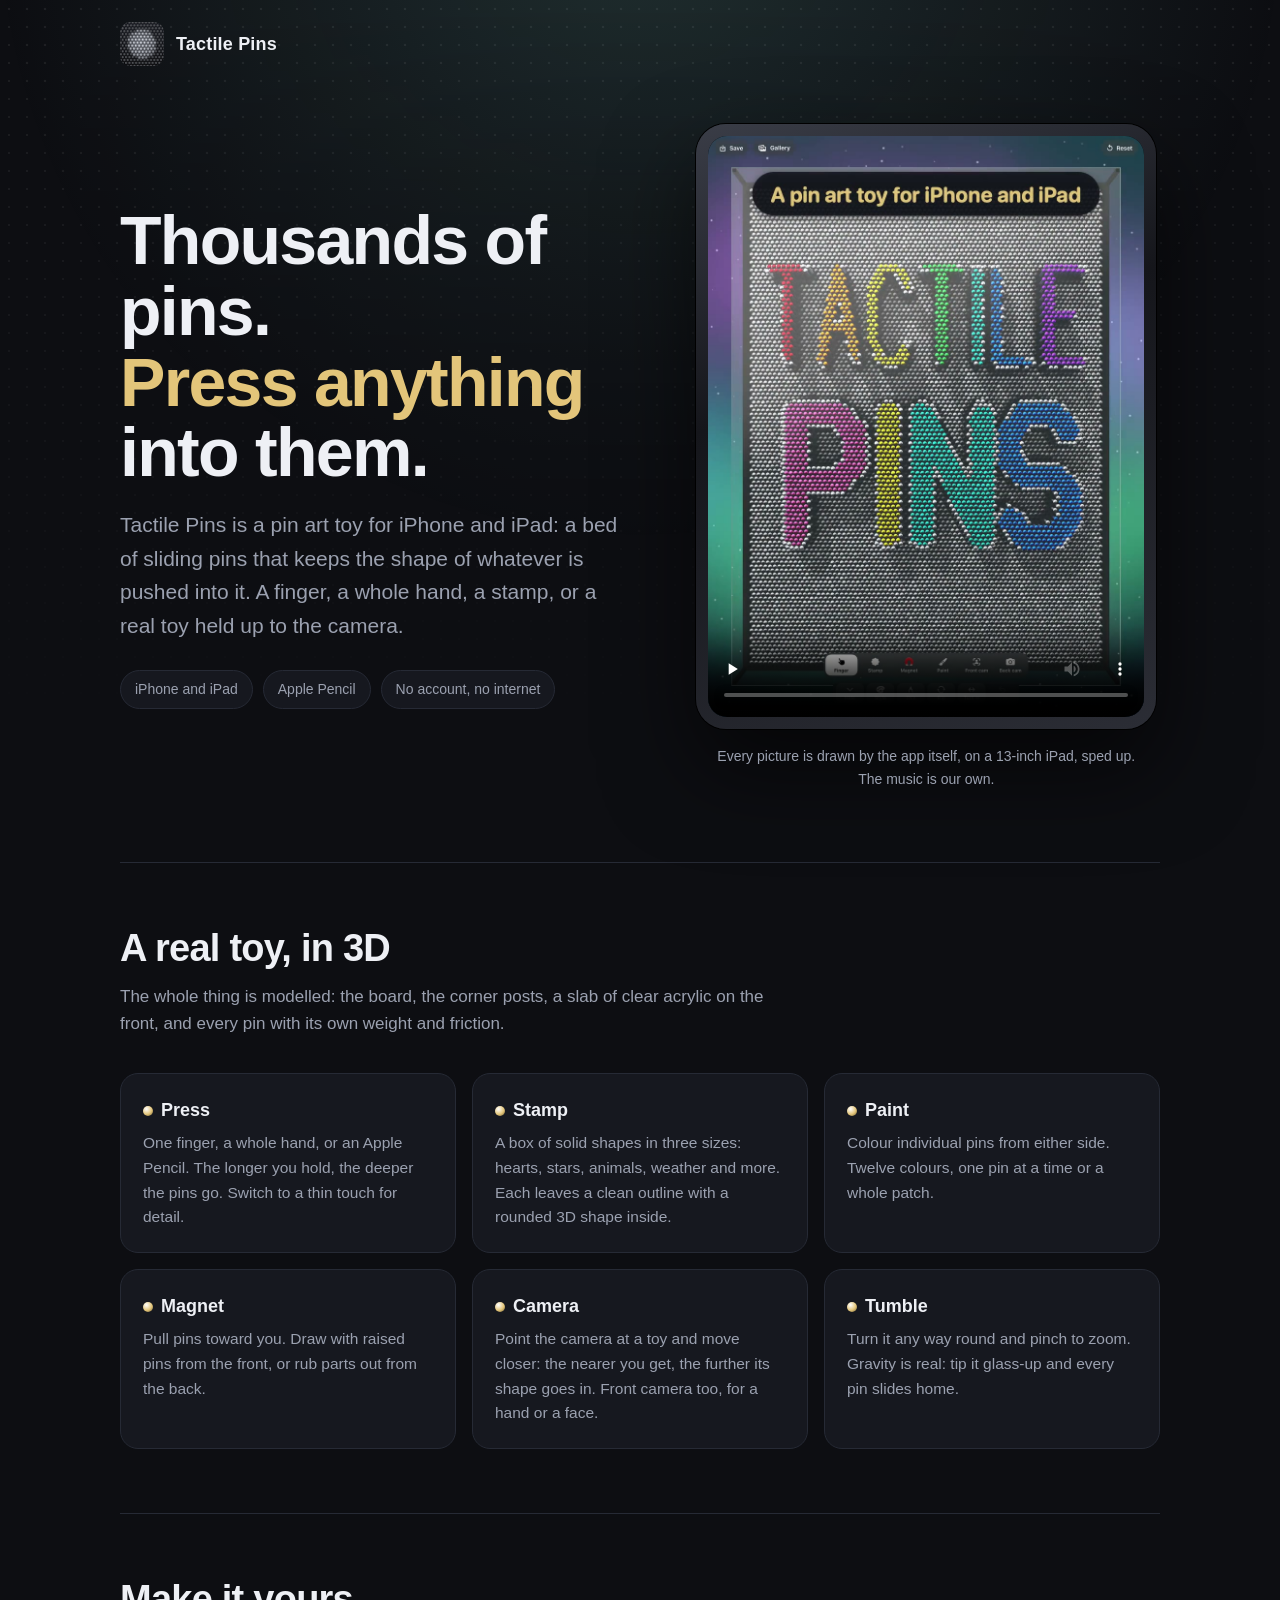
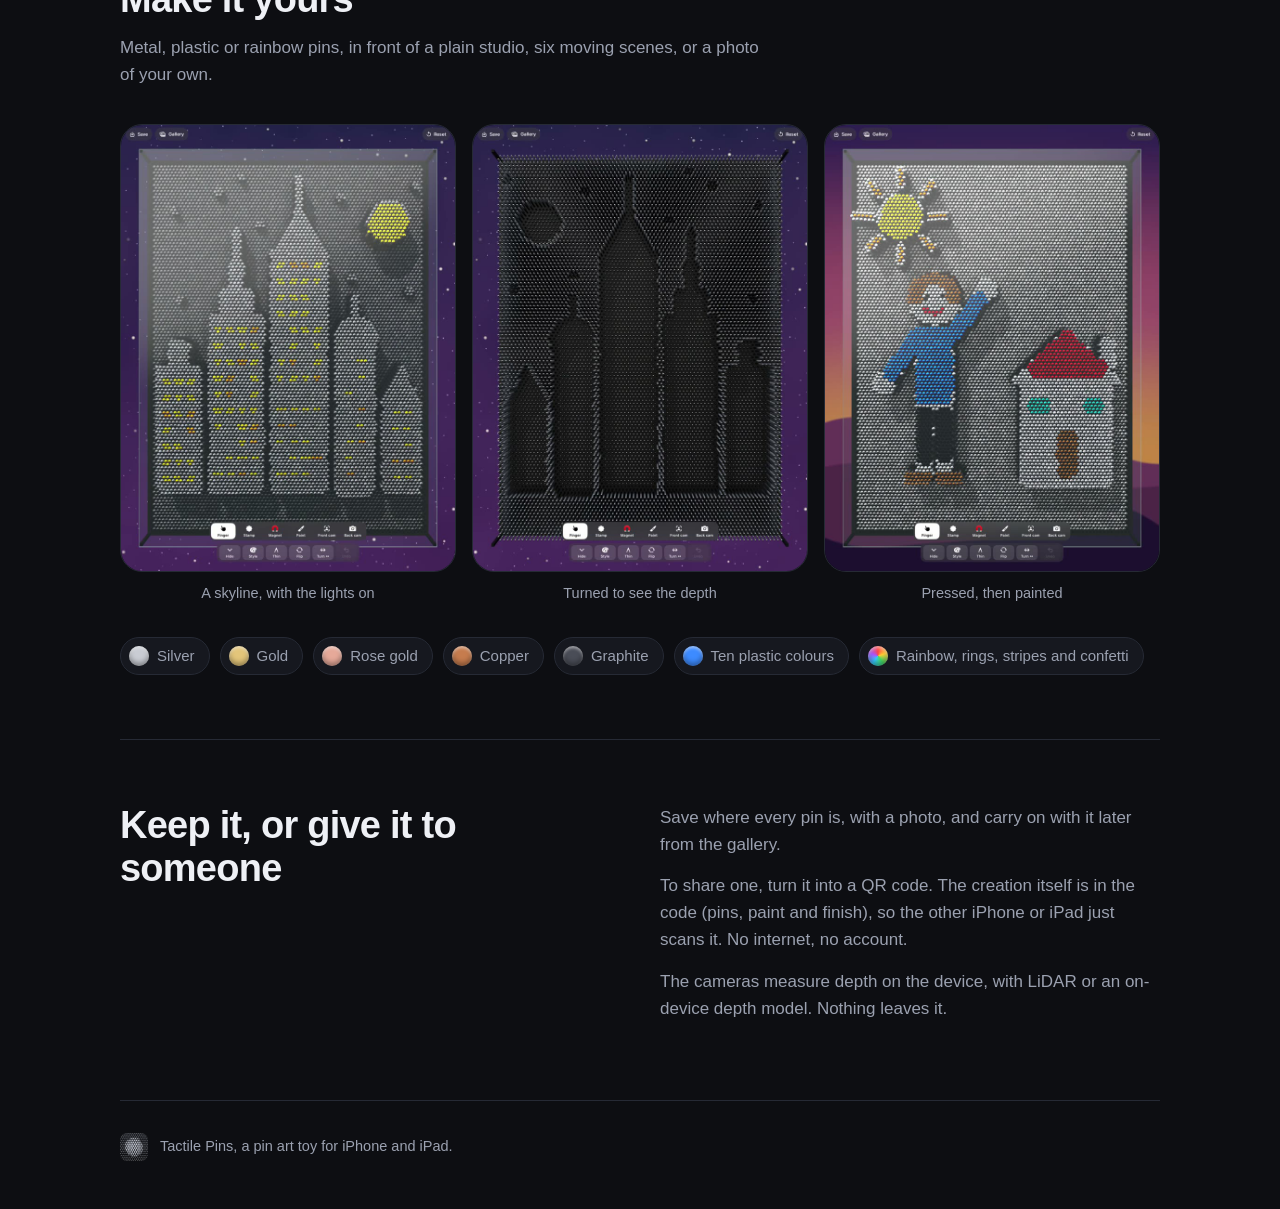
==== index.html @ 9289f8e4 "Trailer with music, a pressed title and caption cards Co-Authored-By: Claude Fable 5.2 <noreply@anth" ====
<!doctype html>
<html lang="en">
<head>
<meta charset="utf-8">
<meta name="viewport" content="width=device-width, initial-scale=1">
<title>Tactile Pins: a pin art toy for iPhone and iPad</title>
<meta name="description" content="A bed of thousands of sliding pins that keeps the shape of whatever is pressed into it. Press, stamp, paint and tumble a realistic 3D pin art toy on iPhone and iPad.">
<meta property="og:title" content="Tactile Pins">
<meta property="og:description" content="A realistic 3D pin art toy for iPhone and iPad.">
<meta property="og:image" content="https://tactilepins.github.io/media/icon-512.png">
<meta property="og:type" content="website">
<meta name="theme-color" content="#0d0e12">
<link rel="icon" type="image/png" href="media/icon-180.png">
<link rel="apple-touch-icon" href="media/icon-180.png">
<style>
  :root {
    --bg: #0d0e12;
    --panel: #16181f;
    --line: #262a35;
    --text: #eef0f5;
    --muted: #9ba1b0;
    --gold: #e3c57a;
    --accent: #7fd3c8;
  }
  * { box-sizing: border-box; }
  html { scroll-behavior: smooth; }
  body {
    margin: 0;
    background: var(--bg);
    color: var(--text);
    font: 17px/1.6 -apple-system, BlinkMacSystemFont, "SF Pro Text", "Segoe UI", Roboto, Helvetica, Arial, sans-serif;
    -webkit-font-smoothing: antialiased;
  }
  /* a field of pin heads behind everything */
  body::before {
    content: "";
    position: fixed; inset: 0; z-index: -1;
    background:
      radial-gradient(circle at 50% -10%, rgba(127, 211, 200, .16), transparent 55%),
      radial-gradient(circle, rgba(255, 255, 255, .07) 1.2px, transparent 1.6px) 0 0 / 18px 18px;
    -webkit-mask-image: linear-gradient(#000, transparent 85%);
            mask-image: linear-gradient(#000, transparent 85%);
  }
  a { color: var(--accent); }
  .wrap { max-width: 1080px; margin: 0 auto; padding: 0 20px; }

  header.top { display: flex; align-items: center; gap: 12px; padding: 22px 0; }
  header.top img { width: 44px; height: 44px; border-radius: 10px; }
  header.top strong { font-size: 18px; letter-spacing: .01em; }

  .hero {
    display: grid; grid-template-columns: 1.05fr .95fr; gap: 56px;
    align-items: center; padding: 36px 0 72px;
  }
  h1 {
    font-size: clamp(40px, 6.4vw, 68px); line-height: 1.04; letter-spacing: -.025em;
    margin: 0 0 20px; text-wrap: balance;
  }
  h1 em { font-style: normal; color: var(--gold); }
  .lede { font-size: clamp(18px, 2vw, 21px); color: var(--muted); max-width: 30em; margin: 0 0 28px; }
  .badges { display: flex; flex-wrap: wrap; gap: 10px; padding: 0; margin: 0; list-style: none; }
  .badges li {
    border: 1px solid var(--line); background: var(--panel);
    border-radius: 999px; padding: 7px 14px; font-size: 14px; color: var(--muted);
  }

  .phone {
    justify-self: center; width: min(460px, 100%); margin: 0 auto;
    border-radius: 30px; padding: 12px;
    background: linear-gradient(160deg, #3a3d47, #15161b 40%, #2b2d35);
    box-shadow: 0 40px 90px rgba(0, 0, 0, .6), 0 0 0 1px #000;
  }
  .phone video { display: block; width: 100%; height: auto; aspect-ratio: 3 / 4; border-radius: 19px; background: #000; }
  .caption {
    text-align: center; min-height: 3.2em; margin: 18px auto 0; max-width: 440px;
    color: var(--muted); font-size: 16px;
  }
  .caption b { color: var(--text); font-weight: 600; }
  .note { text-align: center; color: var(--muted); font-size: 14px; margin: 16px auto 0; max-width: 440px; }

  section { padding: 64px 0; border-top: 1px solid var(--line); }
  h2 { font-size: clamp(28px, 3.6vw, 38px); letter-spacing: -.02em; line-height: 1.15; margin: 0 0 12px; }
  .sub { color: var(--muted); max-width: 38em; margin: 0 0 36px; }

  .features { display: grid; grid-template-columns: repeat(3, 1fr); gap: 16px; }
  .card { background: var(--panel); border: 1px solid var(--line); border-radius: 18px; padding: 22px; }
  .card h3 { margin: 0 0 6px; font-size: 18px; }
  .card p { margin: 0; color: var(--muted); font-size: 15.5px; }
  .dot { display: inline-block; width: 10px; height: 10px; border-radius: 50%; margin-right: 8px;
         background: radial-gradient(circle at 35% 30%, #fff, var(--gold) 55%, #6b5a2c); }

  .shots { display: grid; grid-template-columns: repeat(3, 1fr); gap: 16px; }
  .shots figure { margin: 0; }
  .shots img { display: block; width: 100%; height: auto; border-radius: 22px; border: 1px solid var(--line); }
  .shots figcaption { color: var(--muted); font-size: 14.5px; text-align: center; margin-top: 10px; }

  .finishes { display: flex; flex-wrap: wrap; gap: 10px; padding: 0; margin: 0; list-style: none; }
  .finishes li { display: flex; align-items: center; gap: 8px; font-size: 15px; color: var(--muted);
                 border: 1px solid var(--line); border-radius: 999px; padding: 6px 14px 6px 8px; background: var(--panel); }
  .finishes i { width: 20px; height: 20px; border-radius: 50%; box-shadow: inset 0 -3px 5px rgba(0,0,0,.35), inset 0 2px 3px rgba(255,255,255,.5); }

  .private { display: grid; grid-template-columns: 1fr 1fr; gap: 40px; align-items: start; }
  .private p { color: var(--muted); margin: 0 0 14px; }

  footer { border-top: 1px solid var(--line); padding: 32px 0 48px; color: var(--muted); font-size: 14.5px;
           display: flex; gap: 12px; align-items: center; }
  footer img { width: 28px; height: 28px; border-radius: 7px; }

  @media (max-width: 860px) {
    .hero { grid-template-columns: 1fr; gap: 40px; padding-top: 12px; }
    .features { grid-template-columns: 1fr 1fr; }
    .private { grid-template-columns: 1fr; gap: 8px; }
  }
  @media (max-width: 540px) {
    .features { grid-template-columns: 1fr; }
    .shots { grid-template-columns: 1fr; }
    section { padding: 48px 0; }
  }
</style>
</head>
<body>
<div class="wrap">

  <header class="top">
    <img src="media/icon-180.png" alt="">
    <strong>Tactile Pins</strong>
  </header>

  <main>
    <div class="hero">
      <div>
        <h1>Thousands of pins.<br><em>Press anything</em> into them.</h1>
        <p class="lede">Tactile Pins is a pin art toy for iPhone and iPad: a bed of sliding pins that keeps the shape of whatever is pushed into it. A finger, a whole hand, a stamp, or a real toy held up to the camera.</p>
        <ul class="badges">
          <li>iPhone and iPad</li>
          <li>Apple Pencil</li>
          <li>No account, no internet</li>
        </ul>
      </div>
      <div>
        <div class="phone">
          <video id="promo" src="media/tactile-pins.mp4?v=4" poster="media/poster.jpg"
                 controls playsinline preload="none" width="900" height="1200"
                 aria-label="A 56-second Tactile Pins trailer with music: the words Tactile Pins are pressed into a bed of pins and painted in rainbow colours; a city skyline is drawn, flipped round, given lit windows and a yellow moon, and turned in 3D; then a waving person, a house and a sun are drawn and coloured in."></video>
        </div>
        <p class="note">Every picture is drawn by the app itself, on a 13-inch iPad, sped up. The music is our own.</p>
      </div>
    </div>

    <section>
      <h2>A real toy, in 3D</h2>
      <p class="sub">The whole thing is modelled: the board, the corner posts, a slab of clear acrylic on the front, and every pin with its own weight and friction.</p>
      <div class="features">
        <div class="card"><h3><span class="dot"></span>Press</h3><p>One finger, a whole hand, or an Apple Pencil. The longer you hold, the deeper the pins go. Switch to a thin touch for detail.</p></div>
        <div class="card"><h3><span class="dot"></span>Stamp</h3><p>A box of solid shapes in three sizes: hearts, stars, animals, weather and more. Each leaves a clean outline with a rounded 3D shape inside.</p></div>
        <div class="card"><h3><span class="dot"></span>Paint</h3><p>Colour individual pins from either side. Twelve colours, one pin at a time or a whole patch.</p></div>
        <div class="card"><h3><span class="dot"></span>Magnet</h3><p>Pull pins toward you. Draw with raised pins from the front, or rub parts out from the back.</p></div>
        <div class="card"><h3><span class="dot"></span>Camera</h3><p>Point the camera at a toy and move closer: the nearer you get, the further its shape goes in. Front camera too, for a hand or a face.</p></div>
        <div class="card"><h3><span class="dot"></span>Tumble</h3><p>Turn it any way round and pinch to zoom. Gravity is real: tip it glass-up and every pin slides home.</p></div>
      </div>
    </section>

    <section>
      <h2>Make it yours</h2>
      <p class="sub">Metal, plastic or rainbow pins, in front of a plain studio, six moving scenes, or a photo of your own.</p>
      <div class="shots">
        <figure><img src="media/shot-city.jpg" width="720" height="960" loading="lazy" alt="A city skyline standing out of graphite pins, with yellow painted windows and a yellow moon"><figcaption>A skyline, with the lights on</figcaption></figure>
        <figure><img src="media/shot-city-turned.jpg" width="720" height="960" loading="lazy" alt="The same toy turned nearly edge-on, showing how far each pin has been pushed"><figcaption>Turned to see the depth</figcaption></figure>
        <figure><img src="media/shot-person.jpg" width="720" height="960" loading="lazy" alt="A waving person, a house and a sun pressed into silver pins and painted in colour"><figcaption>Pressed, then painted</figcaption></figure>
      </div>
      <ul class="finishes" style="margin-top:32px" aria-label="Finishes">
        <li><i style="background:#c9ccd3"></i>Silver</li>
        <li><i style="background:#e3c57a"></i>Gold</li>
        <li><i style="background:#e6a999"></i>Rose gold</li>
        <li><i style="background:#c67c4e"></i>Copper</li>
        <li><i style="background:#4a4d57"></i>Graphite</li>
        <li><i style="background:#3d8bff"></i>Ten plastic colours</li>
        <li><i style="background:conic-gradient(#f44,#fc3,#4d6,#3cf,#a5f,#f44)"></i>Rainbow, rings, stripes and confetti</li>
      </ul>
    </section>

    <section>
      <div class="private">
        <div>
          <h2>Keep it, or give it to someone</h2>
        </div>
        <div>
          <p>Save where every pin is, with a photo, and carry on with it later from the gallery.</p>
          <p>To share one, turn it into a QR code. The creation itself is in the code (pins, paint and finish), so the other iPhone or iPad just scans it. No internet, no account.</p>
          <p>The cameras measure depth on the device, with LiDAR or an on-device depth model. Nothing leaves it.</p>
        </div>
      </div>
    </section>
  </main>

  <footer>
    <img src="media/icon-180.png" alt="">
    <span>Tactile Pins, a pin art toy for iPhone and iPad.</span>
  </footer>
</div>


</body>
</html>
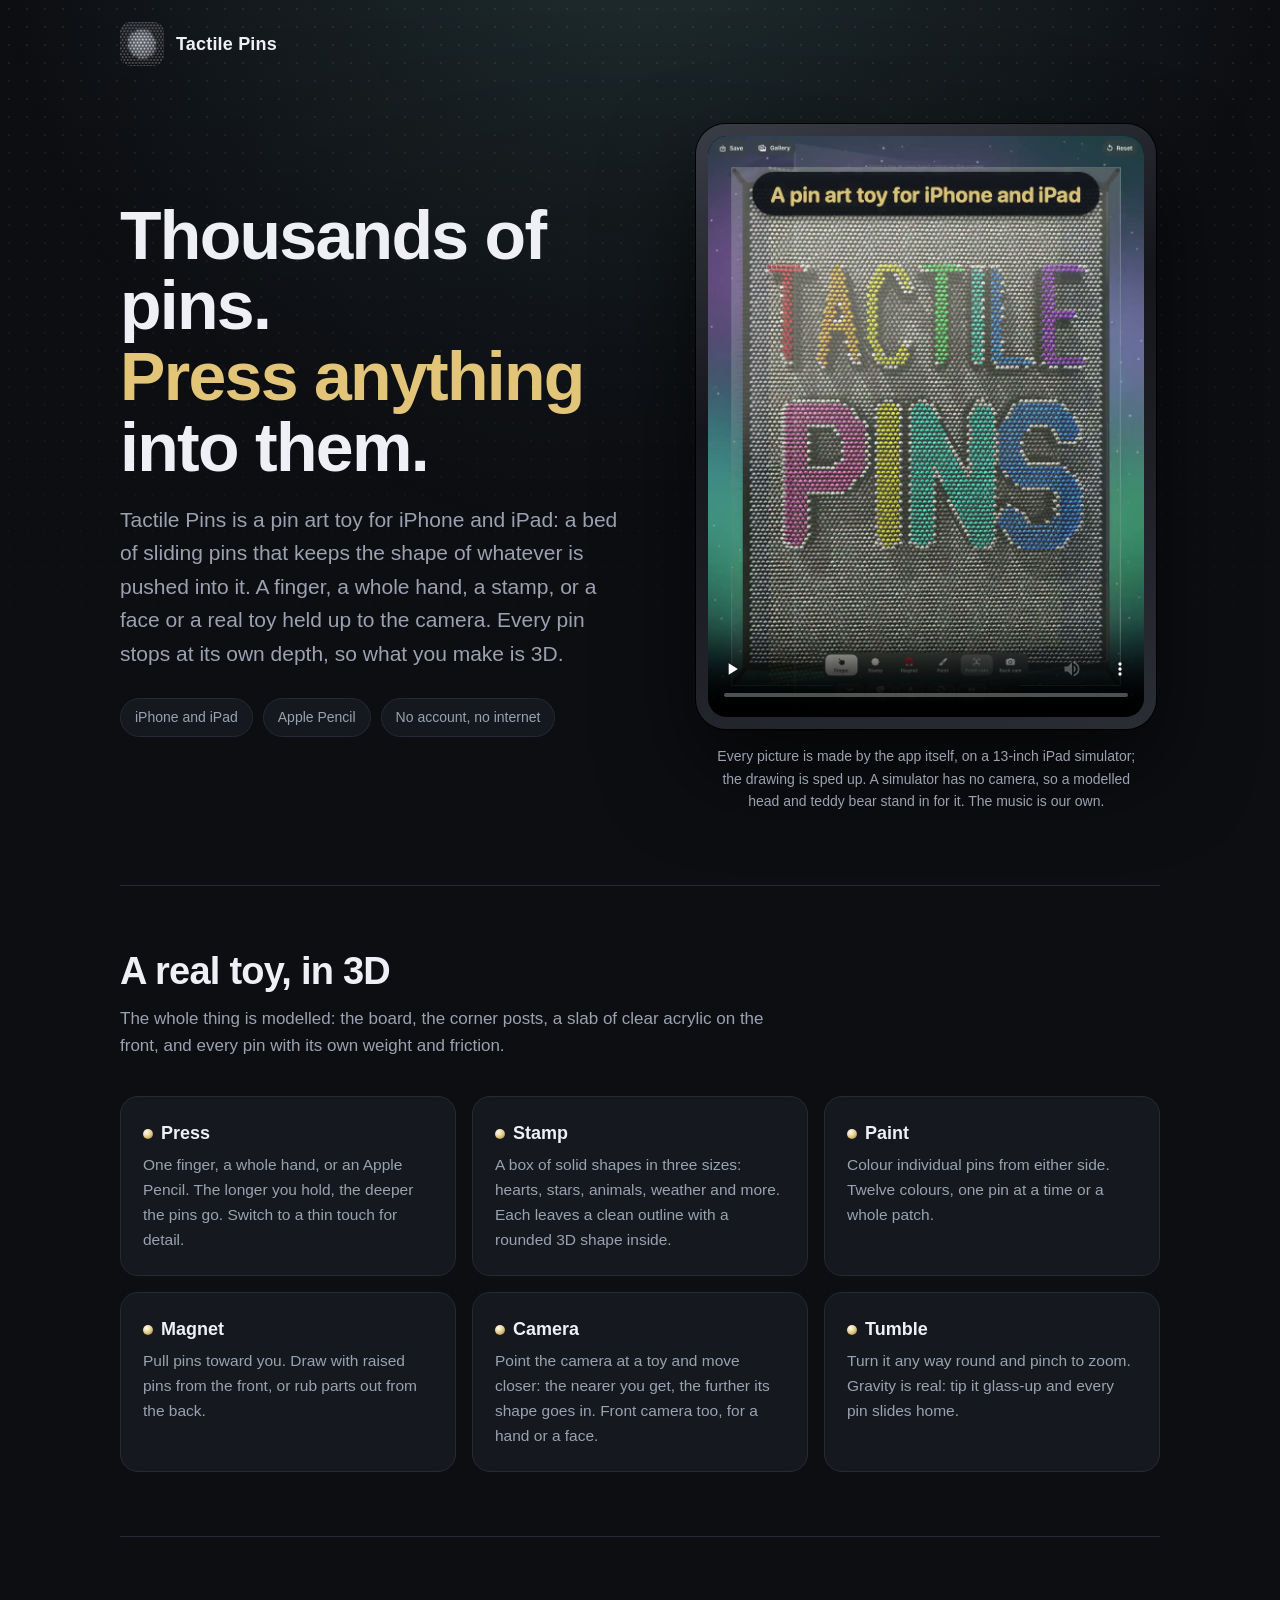
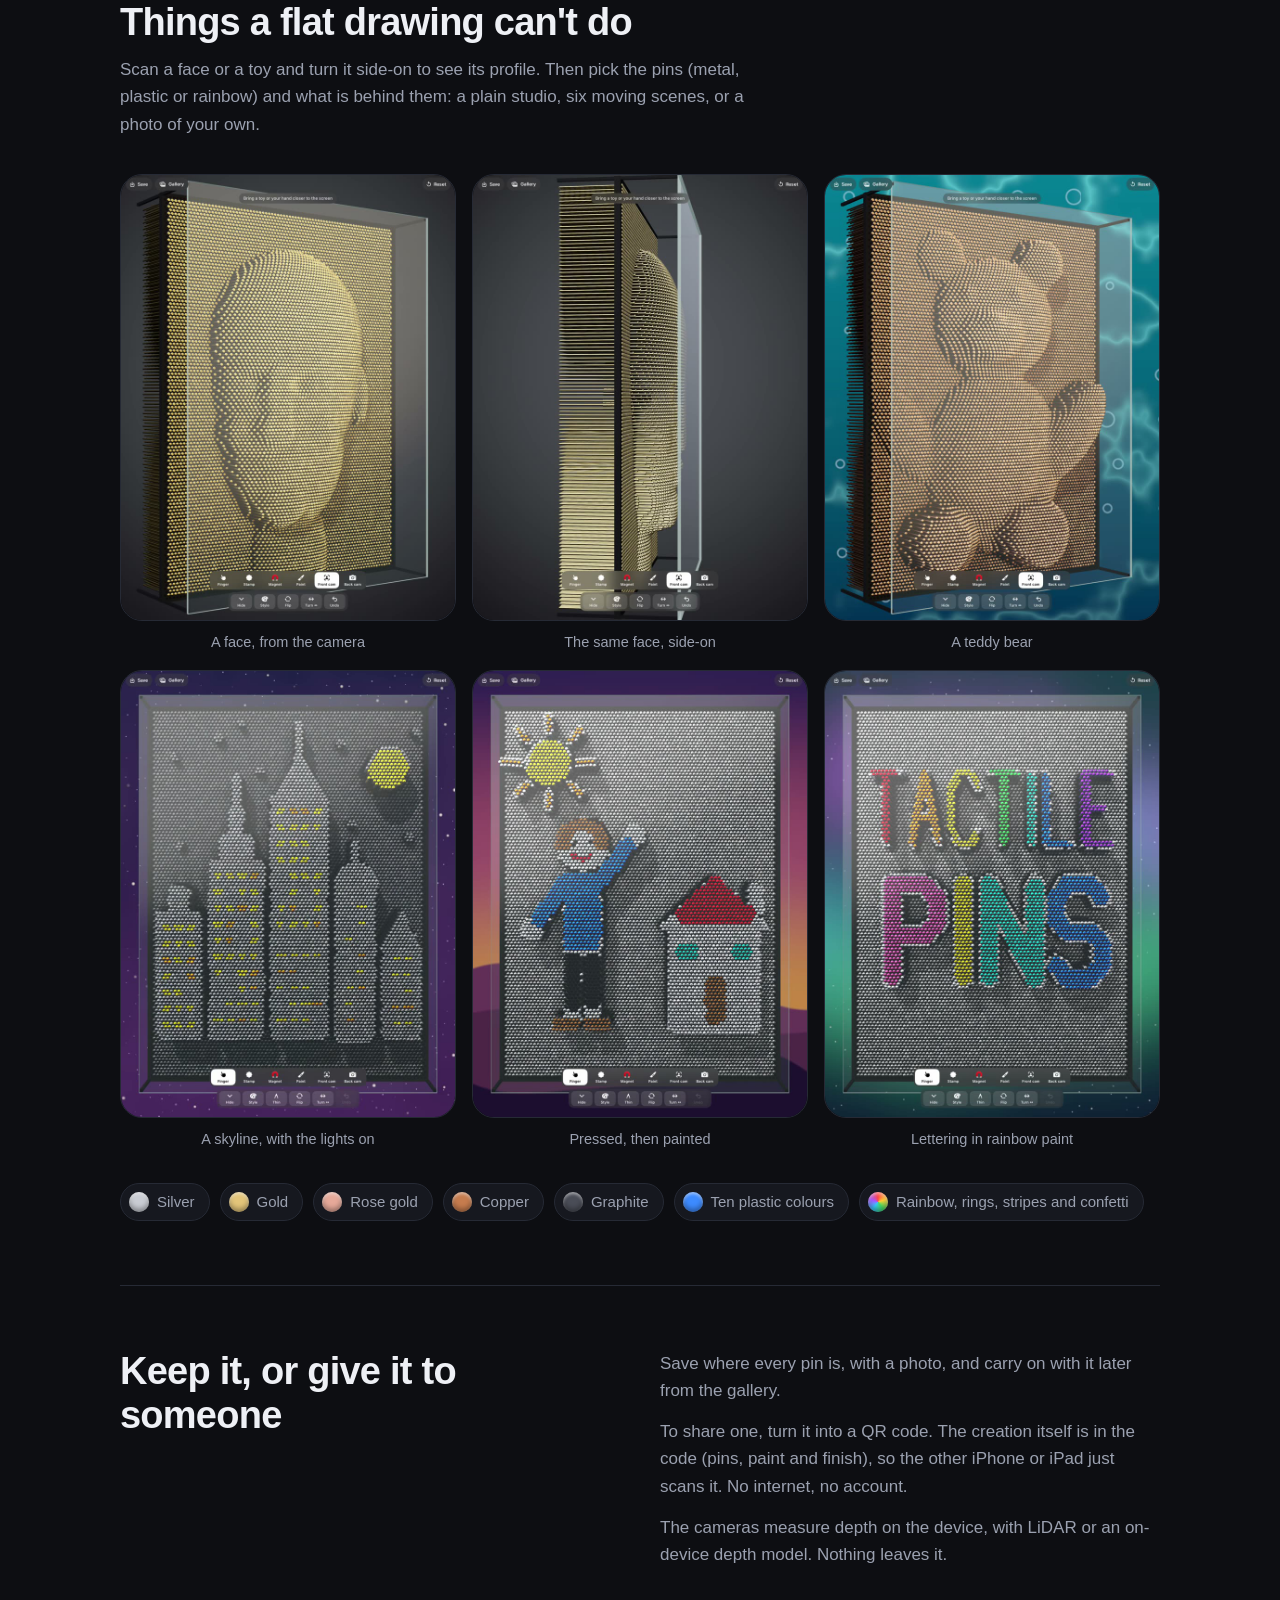
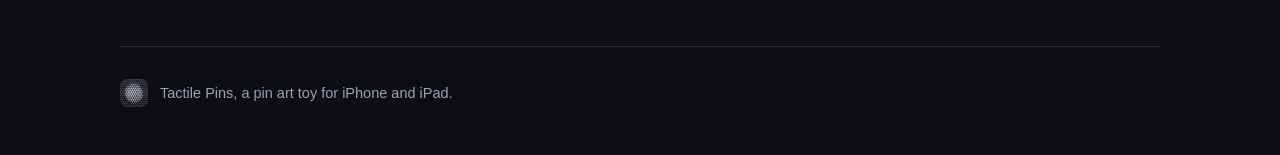
==== commit 76b5786e: "Trailer: a head and a teddy bear scanned into the pins, to show the depth Co-Authored-By: Claude Fab" ====
--- a/index.html
+++ b/index.html
@@ -113,7 +113,7 @@
   }
   @media (max-width: 540px) {
     .features { grid-template-columns: 1fr; }
-    .shots { grid-template-columns: 1fr; }
+    .shots { grid-template-columns: 1fr 1fr; gap: 12px; }
     section { padding: 48px 0; }
   }
 </style>
@@ -130,7 +130,7 @@
     <div class="hero">
       <div>
         <h1>Thousands of pins.<br><em>Press anything</em> into them.</h1>
-        <p class="lede">Tactile Pins is a pin art toy for iPhone and iPad: a bed of sliding pins that keeps the shape of whatever is pushed into it. A finger, a whole hand, a stamp, or a real toy held up to the camera.</p>
+        <p class="lede">Tactile Pins is a pin art toy for iPhone and iPad: a bed of sliding pins that keeps the shape of whatever is pushed into it. A finger, a whole hand, a stamp, or a face or a real toy held up to the camera. Every pin stops at its own depth, so what you make is 3D.</p>
         <ul class="badges">
           <li>iPhone and iPad</li>
           <li>Apple Pencil</li>
@@ -139,11 +139,11 @@
       </div>
       <div>
         <div class="phone">
-          <video id="promo" src="media/tactile-pins.mp4?v=4" poster="media/poster.jpg"
+          <video id="promo" src="media/tactile-pins.mp4?v=5" poster="media/poster.jpg"
                  controls playsinline preload="none" width="900" height="1200"
-                 aria-label="A 56-second Tactile Pins trailer with music: the words Tactile Pins are pressed into a bed of pins and painted in rainbow colours; a city skyline is drawn, flipped round, given lit windows and a yellow moon, and turned in 3D; then a waving person, a house and a sun are drawn and coloured in."></video>
+                 aria-label="A 68-second Tactile Pins trailer with music: the words Tactile Pins are pressed into a bed of pins and painted in rainbow colours; a head comes up to the camera and the pins rise into a face, which turns from side to side and is then seen in profile; a teddy bear is scanned in the same way; a city skyline is drawn, flipped round and given lit windows and a yellow moon; and a waving person, a house and a sun are drawn and coloured in."></video>
         </div>
-        <p class="note">Every picture is drawn by the app itself, on a 13-inch iPad, sped up. The music is our own.</p>
+        <p class="note">Every picture is made by the app itself, on a 13-inch iPad simulator; the drawing is sped up. A simulator has no camera, so a modelled head and teddy bear stand in for it. The music is our own.</p>
       </div>
     </div>
 
@@ -161,12 +161,15 @@
     </section>
 
     <section>
-      <h2>Make it yours</h2>
-      <p class="sub">Metal, plastic or rainbow pins, in front of a plain studio, six moving scenes, or a photo of your own.</p>
+      <h2>Things a flat drawing can't do</h2>
+      <p class="sub">Scan a face or a toy and turn it side-on to see its profile. Then pick the pins (metal, plastic or rainbow) and what is behind them: a plain studio, six moving scenes, or a photo of your own.</p>
       <div class="shots">
+        <figure><img src="media/shot-head.jpg" width="720" height="960" loading="lazy" alt="A face standing out of gold pins, seen from a three-quarter angle"><figcaption>A face, from the camera</figcaption></figure>
+        <figure><img src="media/shot-head-side.jpg" width="720" height="960" loading="lazy" alt="The same toy turned side-on: the pins make a profile with a brow, nose, lips and chin"><figcaption>The same face, side-on</figcaption></figure>
+        <figure><img src="media/shot-bear.jpg" width="720" height="960" loading="lazy" alt="A teddy bear standing out of copper pins"><figcaption>A teddy bear</figcaption></figure>
         <figure><img src="media/shot-city.jpg" width="720" height="960" loading="lazy" alt="A city skyline standing out of graphite pins, with yellow painted windows and a yellow moon"><figcaption>A skyline, with the lights on</figcaption></figure>
-        <figure><img src="media/shot-city-turned.jpg" width="720" height="960" loading="lazy" alt="The same toy turned nearly edge-on, showing how far each pin has been pushed"><figcaption>Turned to see the depth</figcaption></figure>
         <figure><img src="media/shot-person.jpg" width="720" height="960" loading="lazy" alt="A waving person, a house and a sun pressed into silver pins and painted in colour"><figcaption>Pressed, then painted</figcaption></figure>
+        <figure><img src="media/shot-title.jpg" width="720" height="960" loading="lazy" alt="The words Tactile Pins standing out of silver pins, each letter painted a different colour"><figcaption>Lettering in rainbow paint</figcaption></figure>
       </div>
       <ul class="finishes" style="margin-top:32px" aria-label="Finishes">
         <li><i style="background:#c9ccd3"></i>Silver</li>
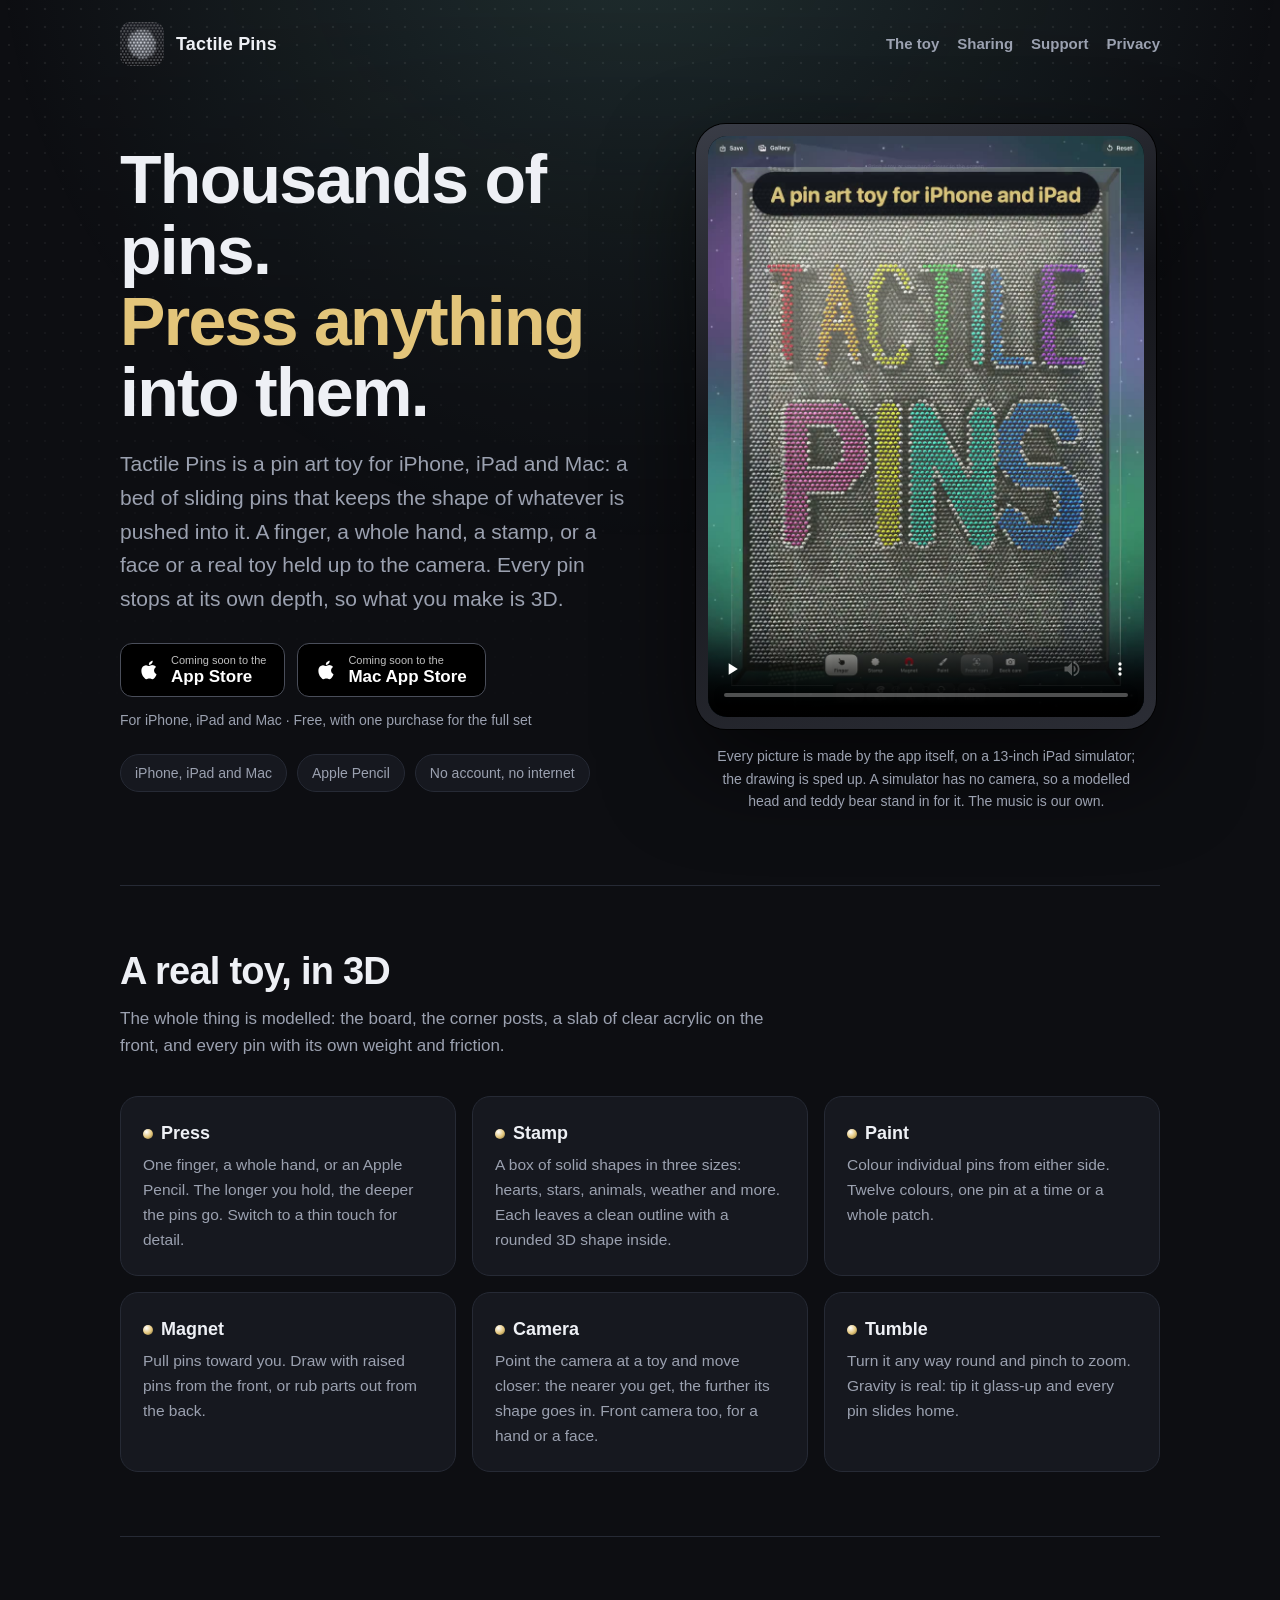
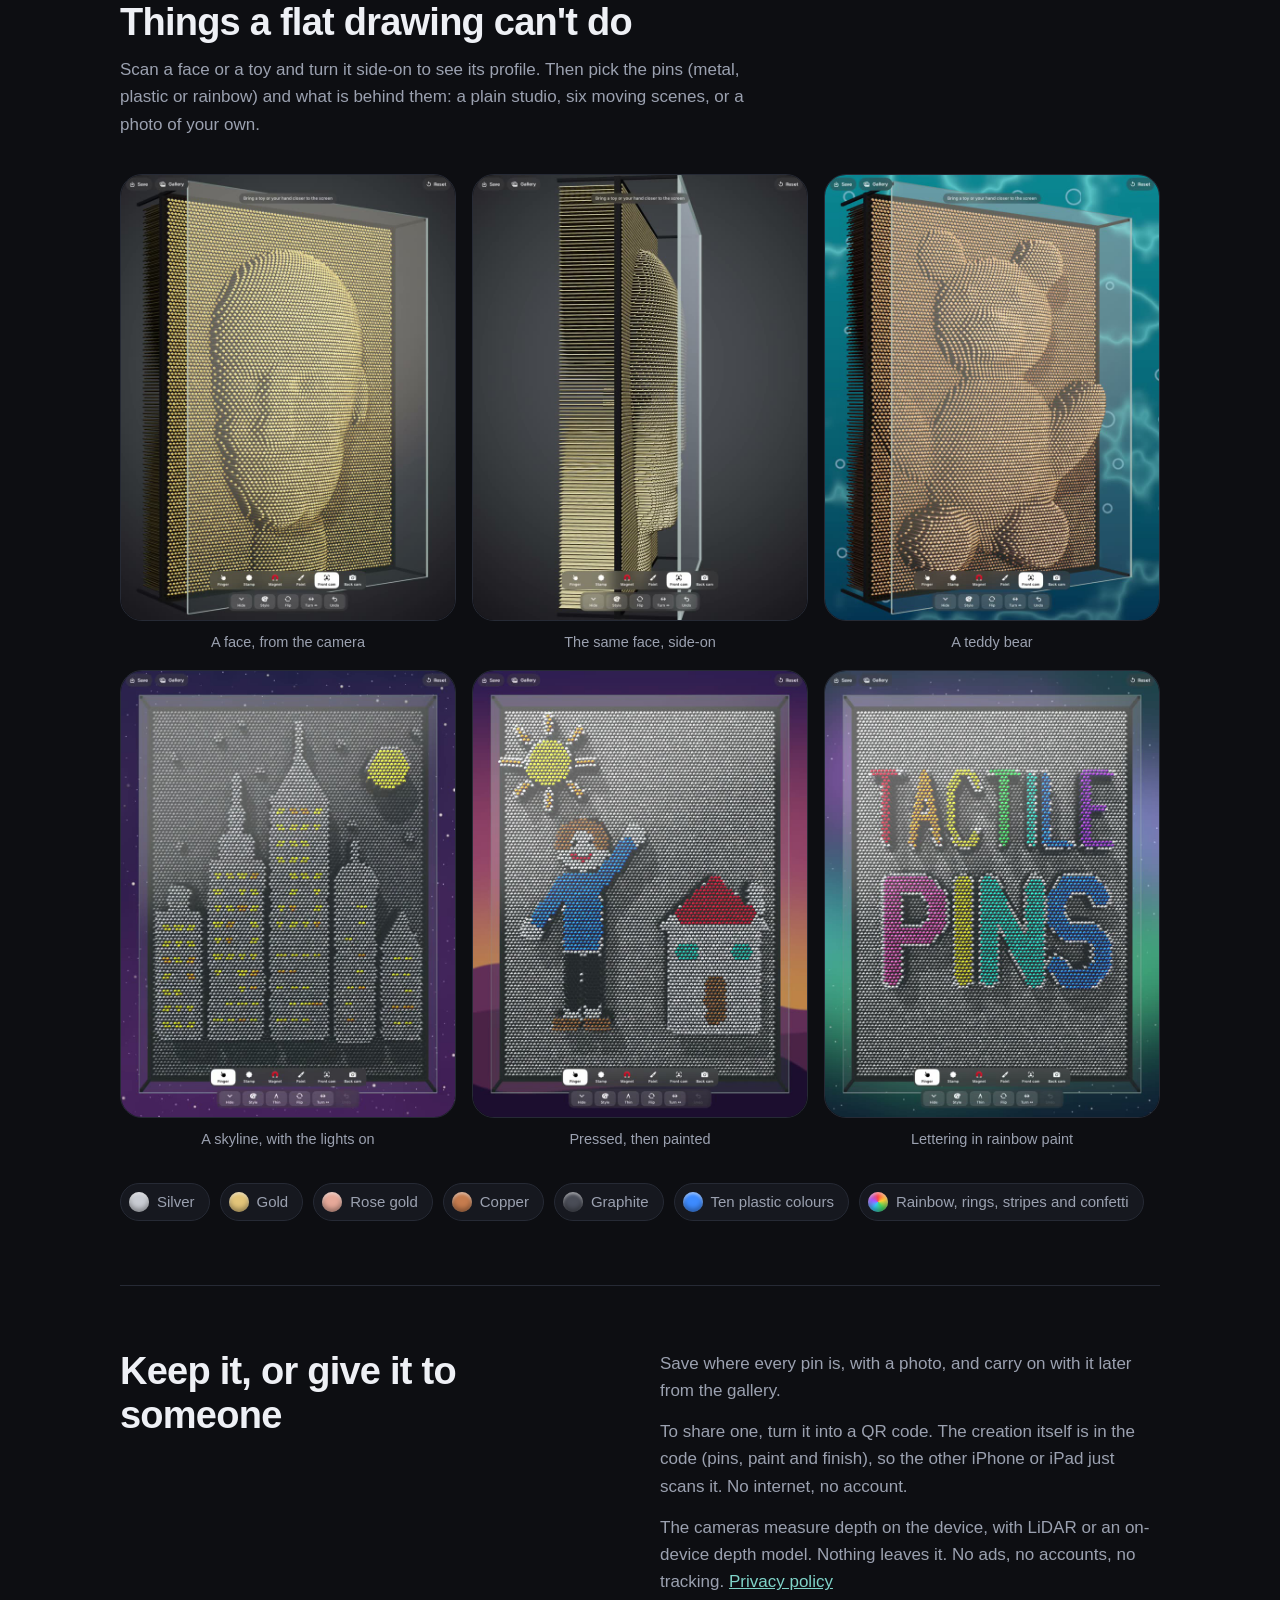
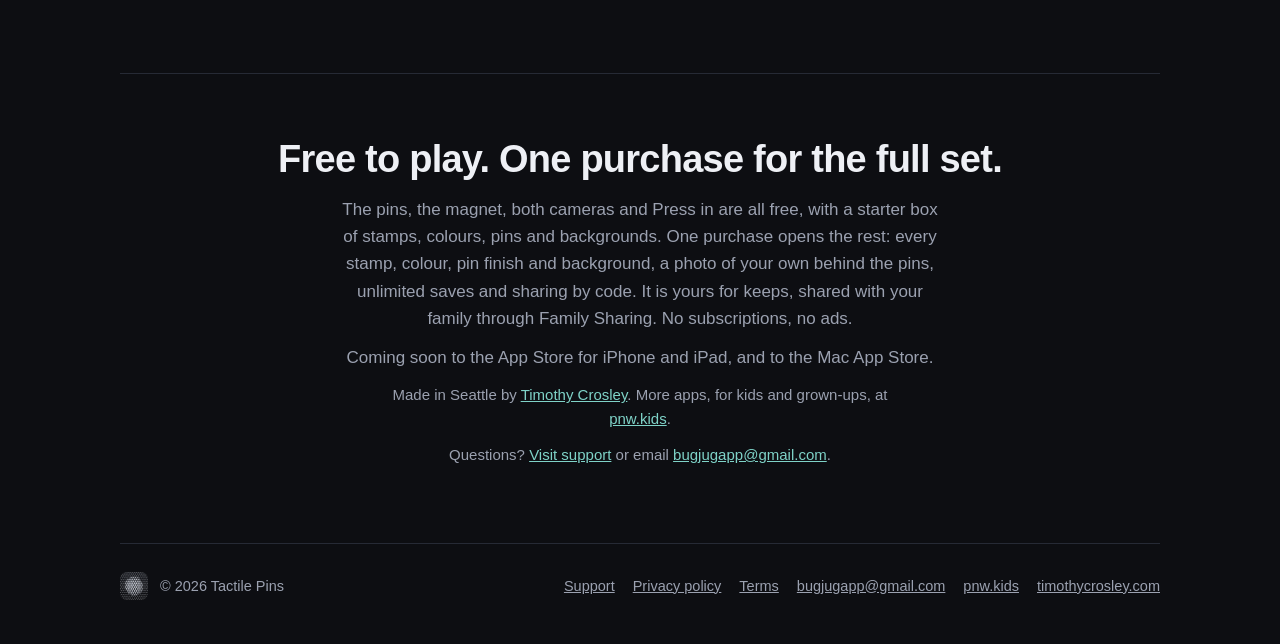
==== commit 34ba7659: "Privacy and support pages, store badges, and links out Coming soon to the App Store and Mac App Stor" ====
--- a/index.html
+++ b/index.html
@@ -3,136 +3,49 @@
 <head>
 <meta charset="utf-8">
 <meta name="viewport" content="width=device-width, initial-scale=1">
-<title>Tactile Pins: a pin art toy for iPhone and iPad</title>
-<meta name="description" content="A bed of thousands of sliding pins that keeps the shape of whatever is pressed into it. Press, stamp, paint and tumble a realistic 3D pin art toy on iPhone and iPad.">
+<title>Tactile Pins: a pin art toy for iPhone, iPad and Mac</title>
+<meta name="description" content="A bed of thousands of sliding pins that keeps the shape of whatever is pressed into it. Press, stamp, paint and tumble a realistic 3D pin art toy on iPhone, iPad and Mac. No ads, no accounts, no tracking.">
 <meta property="og:title" content="Tactile Pins">
-<meta property="og:description" content="A realistic 3D pin art toy for iPhone and iPad.">
+<meta property="og:description" content="A realistic 3D pin art toy for iPhone, iPad and Mac.">
+<meta property="og:url" content="https://tactilepins.github.io/">
 <meta property="og:image" content="https://tactilepins.github.io/media/icon-512.png">
 <meta property="og:type" content="website">
 <meta name="theme-color" content="#0d0e12">
 <link rel="icon" type="image/png" href="media/icon-180.png">
 <link rel="apple-touch-icon" href="media/icon-180.png">
-<style>
-  :root {
-    --bg: #0d0e12;
-    --panel: #16181f;
-    --line: #262a35;
-    --text: #eef0f5;
-    --muted: #9ba1b0;
-    --gold: #e3c57a;
-    --accent: #7fd3c8;
-  }
-  * { box-sizing: border-box; }
-  html { scroll-behavior: smooth; }
-  body {
-    margin: 0;
-    background: var(--bg);
-    color: var(--text);
-    font: 17px/1.6 -apple-system, BlinkMacSystemFont, "SF Pro Text", "Segoe UI", Roboto, Helvetica, Arial, sans-serif;
-    -webkit-font-smoothing: antialiased;
-  }
-  /* a field of pin heads behind everything */
-  body::before {
-    content: "";
-    position: fixed; inset: 0; z-index: -1;
-    background:
-      radial-gradient(circle at 50% -10%, rgba(127, 211, 200, .16), transparent 55%),
-      radial-gradient(circle, rgba(255, 255, 255, .07) 1.2px, transparent 1.6px) 0 0 / 18px 18px;
-    -webkit-mask-image: linear-gradient(#000, transparent 85%);
-            mask-image: linear-gradient(#000, transparent 85%);
-  }
-  a { color: var(--accent); }
-  .wrap { max-width: 1080px; margin: 0 auto; padding: 0 20px; }
-
-  header.top { display: flex; align-items: center; gap: 12px; padding: 22px 0; }
-  header.top img { width: 44px; height: 44px; border-radius: 10px; }
-  header.top strong { font-size: 18px; letter-spacing: .01em; }
-
-  .hero {
-    display: grid; grid-template-columns: 1.05fr .95fr; gap: 56px;
-    align-items: center; padding: 36px 0 72px;
-  }
-  h1 {
-    font-size: clamp(40px, 6.4vw, 68px); line-height: 1.04; letter-spacing: -.025em;
-    margin: 0 0 20px; text-wrap: balance;
-  }
-  h1 em { font-style: normal; color: var(--gold); }
-  .lede { font-size: clamp(18px, 2vw, 21px); color: var(--muted); max-width: 30em; margin: 0 0 28px; }
-  .badges { display: flex; flex-wrap: wrap; gap: 10px; padding: 0; margin: 0; list-style: none; }
-  .badges li {
-    border: 1px solid var(--line); background: var(--panel);
-    border-radius: 999px; padding: 7px 14px; font-size: 14px; color: var(--muted);
-  }
-
-  .phone {
-    justify-self: center; width: min(460px, 100%); margin: 0 auto;
-    border-radius: 30px; padding: 12px;
-    background: linear-gradient(160deg, #3a3d47, #15161b 40%, #2b2d35);
-    box-shadow: 0 40px 90px rgba(0, 0, 0, .6), 0 0 0 1px #000;
-  }
-  .phone video { display: block; width: 100%; height: auto; aspect-ratio: 3 / 4; border-radius: 19px; background: #000; }
-  .caption {
-    text-align: center; min-height: 3.2em; margin: 18px auto 0; max-width: 440px;
-    color: var(--muted); font-size: 16px;
-  }
-  .caption b { color: var(--text); font-weight: 600; }
-  .note { text-align: center; color: var(--muted); font-size: 14px; margin: 16px auto 0; max-width: 440px; }
-
-  section { padding: 64px 0; border-top: 1px solid var(--line); }
-  h2 { font-size: clamp(28px, 3.6vw, 38px); letter-spacing: -.02em; line-height: 1.15; margin: 0 0 12px; }
-  .sub { color: var(--muted); max-width: 38em; margin: 0 0 36px; }
-
-  .features { display: grid; grid-template-columns: repeat(3, 1fr); gap: 16px; }
-  .card { background: var(--panel); border: 1px solid var(--line); border-radius: 18px; padding: 22px; }
-  .card h3 { margin: 0 0 6px; font-size: 18px; }
-  .card p { margin: 0; color: var(--muted); font-size: 15.5px; }
-  .dot { display: inline-block; width: 10px; height: 10px; border-radius: 50%; margin-right: 8px;
-         background: radial-gradient(circle at 35% 30%, #fff, var(--gold) 55%, #6b5a2c); }
-
-  .shots { display: grid; grid-template-columns: repeat(3, 1fr); gap: 16px; }
-  .shots figure { margin: 0; }
-  .shots img { display: block; width: 100%; height: auto; border-radius: 22px; border: 1px solid var(--line); }
-  .shots figcaption { color: var(--muted); font-size: 14.5px; text-align: center; margin-top: 10px; }
-
-  .finishes { display: flex; flex-wrap: wrap; gap: 10px; padding: 0; margin: 0; list-style: none; }
-  .finishes li { display: flex; align-items: center; gap: 8px; font-size: 15px; color: var(--muted);
-                 border: 1px solid var(--line); border-radius: 999px; padding: 6px 14px 6px 8px; background: var(--panel); }
-  .finishes i { width: 20px; height: 20px; border-radius: 50%; box-shadow: inset 0 -3px 5px rgba(0,0,0,.35), inset 0 2px 3px rgba(255,255,255,.5); }
-
-  .private { display: grid; grid-template-columns: 1fr 1fr; gap: 40px; align-items: start; }
-  .private p { color: var(--muted); margin: 0 0 14px; }
-
-  footer { border-top: 1px solid var(--line); padding: 32px 0 48px; color: var(--muted); font-size: 14.5px;
-           display: flex; gap: 12px; align-items: center; }
-  footer img { width: 28px; height: 28px; border-radius: 7px; }
-
-  @media (max-width: 860px) {
-    .hero { grid-template-columns: 1fr; gap: 40px; padding-top: 12px; }
-    .features { grid-template-columns: 1fr 1fr; }
-    .private { grid-template-columns: 1fr; gap: 8px; }
-  }
-  @media (max-width: 540px) {
-    .features { grid-template-columns: 1fr; }
-    .shots { grid-template-columns: 1fr 1fr; gap: 12px; }
-    section { padding: 48px 0; }
-  }
-</style>
+<link rel="stylesheet" href="style.css">
 </head>
 <body>
 <div class="wrap">
 
   <header class="top">
-    <img src="media/icon-180.png" alt="">
-    <strong>Tactile Pins</strong>
+    <a class="brand" href="./"><img src="media/icon-180.png" alt=""><strong>Tactile Pins</strong></a>
+    <nav>
+      <a class="wide" href="#toy">The toy</a>
+      <a class="wide" href="#keep">Sharing</a>
+      <a href="support.html">Support</a>
+      <a href="privacy.html">Privacy</a>
+    </nav>
   </header>
 
   <main>
     <div class="hero">
       <div>
         <h1>Thousands of pins.<br><em>Press anything</em> into them.</h1>
-        <p class="lede">Tactile Pins is a pin art toy for iPhone and iPad: a bed of sliding pins that keeps the shape of whatever is pushed into it. A finger, a whole hand, a stamp, or a face or a real toy held up to the camera. Every pin stops at its own depth, so what you make is 3D.</p>
+        <p class="lede">Tactile Pins is a pin art toy for iPhone, iPad and Mac: a bed of sliding pins that keeps the shape of whatever is pushed into it. A finger, a whole hand, a stamp, or a face or a real toy held up to the camera. Every pin stops at its own depth, so what you make is 3D.</p>
+        <div class="cta">
+          <span class="store soon" aria-label="Coming soon to the App Store for iPhone and iPad">
+            <svg width="22" height="22" viewBox="0 0 24 24" aria-hidden="true"><path fill="currentColor" d="M16.4 12.6c0-2.6 2.1-3.8 2.2-3.9-1.2-1.8-3.1-2-3.7-2-1.6-.2-3.1.9-3.9.9-.8 0-2-.9-3.3-.9-1.7 0-3.3 1-4.2 2.5-1.8 3.1-.5 7.7 1.3 10.2.9 1.2 1.9 2.6 3.2 2.6 1.3-.1 1.8-.8 3.3-.8 1.6 0 2 .8 3.3.8 1.4 0 2.3-1.3 3.1-2.5 1-1.4 1.4-2.8 1.4-2.9 0 0-2.7-1-2.7-4zM13.9 5c.7-.9 1.2-2 1-3.2-1 0-2.3.7-3 1.6-.7.8-1.2 2-1.1 3.1 1.2.1 2.3-.6 3.1-1.5z"/></svg>
+            <span><small>Coming soon to the</small>App Store</span>
+          </span>
+          <span class="store soon" aria-label="Coming soon to the Mac App Store">
+            <svg width="22" height="22" viewBox="0 0 24 24" aria-hidden="true"><path fill="currentColor" d="M16.4 12.6c0-2.6 2.1-3.8 2.2-3.9-1.2-1.8-3.1-2-3.7-2-1.6-.2-3.1.9-3.9.9-.8 0-2-.9-3.3-.9-1.7 0-3.3 1-4.2 2.5-1.8 3.1-.5 7.7 1.3 10.2.9 1.2 1.9 2.6 3.2 2.6 1.3-.1 1.8-.8 3.3-.8 1.6 0 2 .8 3.3.8 1.4 0 2.3-1.3 3.1-2.5 1-1.4 1.4-2.8 1.4-2.9 0 0-2.7-1-2.7-4zM13.9 5c.7-.9 1.2-2 1-3.2-1 0-2.3.7-3 1.6-.7.8-1.2 2-1.1 3.1 1.2.1 2.3-.6 3.1-1.5z"/></svg>
+            <span><small>Coming soon to the</small>Mac App Store</span>
+          </span>
+          <p class="cta-note">For iPhone, iPad and Mac · Free, with one purchase for the full set</p>
+        </div>
         <ul class="badges">
-          <li>iPhone and iPad</li>
+          <li>iPhone, iPad and Mac</li>
           <li>Apple Pencil</li>
           <li>No account, no internet</li>
         </ul>
@@ -147,7 +60,7 @@
       </div>
     </div>
 
-    <section>
+    <section id="toy">
       <h2>A real toy, in 3D</h2>
       <p class="sub">The whole thing is modelled: the board, the corner posts, a slab of clear acrylic on the front, and every pin with its own weight and friction.</p>
       <div class="features">
@@ -182,7 +95,7 @@
       </ul>
     </section>
 
-    <section>
+    <section id="keep">
       <div class="private">
         <div>
           <h2>Keep it, or give it to someone</h2>
@@ -190,15 +103,30 @@
         <div>
           <p>Save where every pin is, with a photo, and carry on with it later from the gallery.</p>
           <p>To share one, turn it into a QR code. The creation itself is in the code (pins, paint and finish), so the other iPhone or iPad just scans it. No internet, no account.</p>
-          <p>The cameras measure depth on the device, with LiDAR or an on-device depth model. Nothing leaves it.</p>
+          <p>The cameras measure depth on the device, with LiDAR or an on-device depth model. Nothing leaves it. No ads, no accounts, no tracking. <a href="privacy.html">Privacy policy</a></p>
         </div>
       </div>
+    </section>
+
+    <section class="closing">
+      <h2>Free to play. One purchase for the full set.</h2>
+      <p>The pins, the magnet, both cameras and Press in are all free, with a starter box of stamps, colours, pins and backgrounds. One purchase opens the rest: every stamp, colour, pin finish and background, a photo of your own behind the pins, unlimited saves and sharing by code. It is yours for keeps, shared with your family through Family Sharing. No subscriptions, no ads.</p>
+      <p>Coming soon to the App Store for iPhone and iPad, and to the Mac App Store.</p>
+      <p class="maker">Made in Seattle by <a href="https://timothycrosley.com">Timothy Crosley</a>. More apps, for kids and grown-ups, at <a href="https://pnw.kids">pnw.kids</a>.</p>
+      <p class="maker">Questions? <a href="support.html">Visit support</a> or email <a href="mailto:bugjugapp@gmail.com">bugjugapp@gmail.com</a>.</p>
     </section>
   </main>
 
   <footer>
-    <img src="media/icon-180.png" alt="">
-    <span>Tactile Pins, a pin art toy for iPhone and iPad.</span>
+    <span class="who"><img src="media/icon-180.png" alt="">© 2026 Tactile Pins</span>
+    <nav>
+      <a href="support.html">Support</a>
+      <a href="privacy.html">Privacy policy</a>
+      <a href="support.html#terms">Terms</a>
+      <a href="mailto:bugjugapp@gmail.com">bugjugapp@gmail.com</a>
+      <a href="https://pnw.kids">pnw.kids</a>
+      <a href="https://timothycrosley.com">timothycrosley.com</a>
+    </nav>
   </footer>
 </div>
 
--- a/style.css
+++ b/style.css
@@ -0,0 +1,146 @@
+:root {
+  --bg: #0d0e12;
+  --panel: #16181f;
+  --line: #262a35;
+  --text: #eef0f5;
+  --muted: #9ba1b0;
+  --gold: #e3c57a;
+  --accent: #7fd3c8;
+}
+* { box-sizing: border-box; }
+html { scroll-behavior: smooth; }
+body {
+  margin: 0;
+  background: var(--bg);
+  color: var(--text);
+  font: 17px/1.6 -apple-system, BlinkMacSystemFont, "SF Pro Text", "Segoe UI", Roboto, Helvetica, Arial, sans-serif;
+  -webkit-font-smoothing: antialiased;
+}
+/* a field of pin heads behind everything */
+body::before {
+  content: "";
+  position: fixed; inset: 0; z-index: -1;
+  background:
+    radial-gradient(circle at 50% -10%, rgba(127, 211, 200, .16), transparent 55%),
+    radial-gradient(circle, rgba(255, 255, 255, .07) 1.2px, transparent 1.6px) 0 0 / 18px 18px;
+  -webkit-mask-image: linear-gradient(#000, transparent 85%);
+          mask-image: linear-gradient(#000, transparent 85%);
+}
+a { color: var(--accent); }
+.wrap { max-width: 1080px; margin: 0 auto; padding: 0 20px; }
+@media (max-width: 440px) { .wrap { padding: 0 16px; } }
+
+header.top { display: flex; align-items: center; justify-content: space-between; gap: 12px; padding: 22px 0; }
+.brand { display: flex; align-items: center; gap: 12px; color: var(--text); text-decoration: none; }
+.brand img { width: 44px; height: 44px; border-radius: 10px; }
+.brand strong { font-size: 18px; letter-spacing: .01em; }
+header.top nav { display: flex; gap: 18px; font-size: 15px; }
+header.top nav a { color: var(--muted); text-decoration: none; font-weight: 600; }
+header.top nav a:hover, header.top nav a[aria-current] { color: var(--text); }
+
+/* store badges */
+.cta { display: flex; flex-wrap: wrap; gap: 12px; align-items: center; margin: 0 0 22px; }
+.store {
+  display: inline-flex; align-items: center; gap: 10px; min-height: 54px;
+  background: #000; color: #fff; border: 1px solid #4a4e5a; border-radius: 12px;
+  padding: 8px 18px; text-decoration: none; font-weight: 700; font-size: 17px; line-height: 1.15;
+}
+.store small { display: block; font-size: 11px; font-weight: 500; opacity: .75; }
+.store.soon { cursor: default; }
+.cta-note { flex-basis: 100%; color: var(--muted); font-size: 14px; margin: 0; }
+
+.hero {
+  display: grid; grid-template-columns: 1.05fr .95fr; gap: 56px;
+  align-items: center; padding: 36px 0 72px;
+}
+h1 {
+  font-size: clamp(40px, 6.4vw, 68px); line-height: 1.04; letter-spacing: -.025em;
+  margin: 0 0 20px; text-wrap: balance;
+}
+h1 em { font-style: normal; color: var(--gold); }
+.lede { font-size: clamp(18px, 2vw, 21px); color: var(--muted); max-width: 30em; margin: 0 0 28px; }
+.badges { display: flex; flex-wrap: wrap; gap: 10px; padding: 0; margin: 0; list-style: none; }
+.badges li {
+  border: 1px solid var(--line); background: var(--panel);
+  border-radius: 999px; padding: 7px 14px; font-size: 14px; color: var(--muted);
+}
+
+.phone {
+  justify-self: center; width: min(460px, 100%); margin: 0 auto;
+  border-radius: 30px; padding: 12px;
+  background: linear-gradient(160deg, #3a3d47, #15161b 40%, #2b2d35);
+  box-shadow: 0 40px 90px rgba(0, 0, 0, .6), 0 0 0 1px #000;
+}
+.phone video { display: block; width: 100%; height: auto; aspect-ratio: 3 / 4; border-radius: 19px; background: #000; }
+.caption {
+  text-align: center; min-height: 3.2em; margin: 18px auto 0; max-width: 440px;
+  color: var(--muted); font-size: 16px;
+}
+.caption b { color: var(--text); font-weight: 600; }
+.note { text-align: center; color: var(--muted); font-size: 14px; margin: 16px auto 0; max-width: 440px; }
+
+section { padding: 64px 0; border-top: 1px solid var(--line); }
+h2 { font-size: clamp(28px, 3.6vw, 38px); letter-spacing: -.02em; line-height: 1.15; margin: 0 0 12px; }
+.sub { color: var(--muted); max-width: 38em; margin: 0 0 36px; }
+
+.features { display: grid; grid-template-columns: repeat(3, 1fr); gap: 16px; }
+.card { background: var(--panel); border: 1px solid var(--line); border-radius: 18px; padding: 22px; }
+.card h3 { margin: 0 0 6px; font-size: 18px; }
+.card p { margin: 0; color: var(--muted); font-size: 15.5px; }
+.dot { display: inline-block; width: 10px; height: 10px; border-radius: 50%; margin-right: 8px;
+       background: radial-gradient(circle at 35% 30%, #fff, var(--gold) 55%, #6b5a2c); }
+
+.shots { display: grid; grid-template-columns: repeat(3, 1fr); gap: 16px; }
+.shots figure { margin: 0; }
+.shots img { display: block; width: 100%; height: auto; border-radius: 22px; border: 1px solid var(--line); }
+.shots figcaption { color: var(--muted); font-size: 14.5px; text-align: center; margin-top: 10px; }
+
+.finishes { display: flex; flex-wrap: wrap; gap: 10px; padding: 0; margin: 0; list-style: none; }
+.finishes li { display: flex; align-items: center; gap: 8px; font-size: 15px; color: var(--muted);
+               border: 1px solid var(--line); border-radius: 999px; padding: 6px 14px 6px 8px; background: var(--panel); }
+.finishes i { width: 20px; height: 20px; border-radius: 50%; box-shadow: inset 0 -3px 5px rgba(0,0,0,.35), inset 0 2px 3px rgba(255,255,255,.5); }
+
+.private { display: grid; grid-template-columns: 1fr 1fr; gap: 40px; align-items: start; }
+.private p { color: var(--muted); margin: 0 0 14px; }
+
+.closing { text-align: center; }
+.closing h2 { margin-bottom: 14px; }
+.closing p { color: var(--muted); max-width: 36em; margin: 0 auto 12px; }
+.maker { color: var(--muted); font-size: 15px; }
+
+footer { border-top: 1px solid var(--line); padding: 28px 0 44px; color: var(--muted); font-size: 14.5px;
+         display: flex; flex-wrap: wrap; gap: 10px 24px; align-items: center; justify-content: space-between; }
+footer .who { display: flex; gap: 12px; align-items: center; }
+footer img { width: 28px; height: 28px; border-radius: 7px; }
+footer nav { display: flex; flex-wrap: wrap; gap: 6px 18px; }
+footer a { color: var(--muted); }
+footer a:hover { color: var(--text); }
+footer .fine { flex-basis: 100%; font-size: 13px; margin: 0; }
+
+/* privacy and support pages */
+.doc { max-width: 720px; padding: 20px 0 56px; }
+.doc h1 { font-size: clamp(34px, 5vw, 48px); margin: 0 0 8px; }
+.doc .meta { color: var(--muted); margin: 0 0 8px; }
+.doc section { border-top: 1px solid var(--line); padding: 32px 0 8px; margin-top: 28px; }
+.doc h2 { font-size: 26px; margin: 0 0 10px; }
+.doc h3 { font-size: 18px; margin: 26px 0 6px; }
+.doc p, .doc li { color: #cfd3dd; }
+.doc ul { padding-left: 20px; }
+.doc li { margin-bottom: 8px; }
+
+@media (max-width: 860px) {
+  .hero { grid-template-columns: 1fr; gap: 40px; padding-top: 12px; }
+  .features { grid-template-columns: 1fr 1fr; }
+  .private { grid-template-columns: 1fr; gap: 8px; }
+}
+@media (max-width: 640px) {
+  header.top nav { gap: 12px; font-size: 14px; }
+  header.top nav .wide { display: none; }
+}
+@media (max-width: 540px) {
+  .brand img { width: 36px; height: 36px; border-radius: 8px; }
+  .brand strong { font-size: 16px; }
+  .features { grid-template-columns: 1fr; }
+  .shots { grid-template-columns: 1fr 1fr; gap: 12px; }
+  section { padding: 48px 0; }
+}
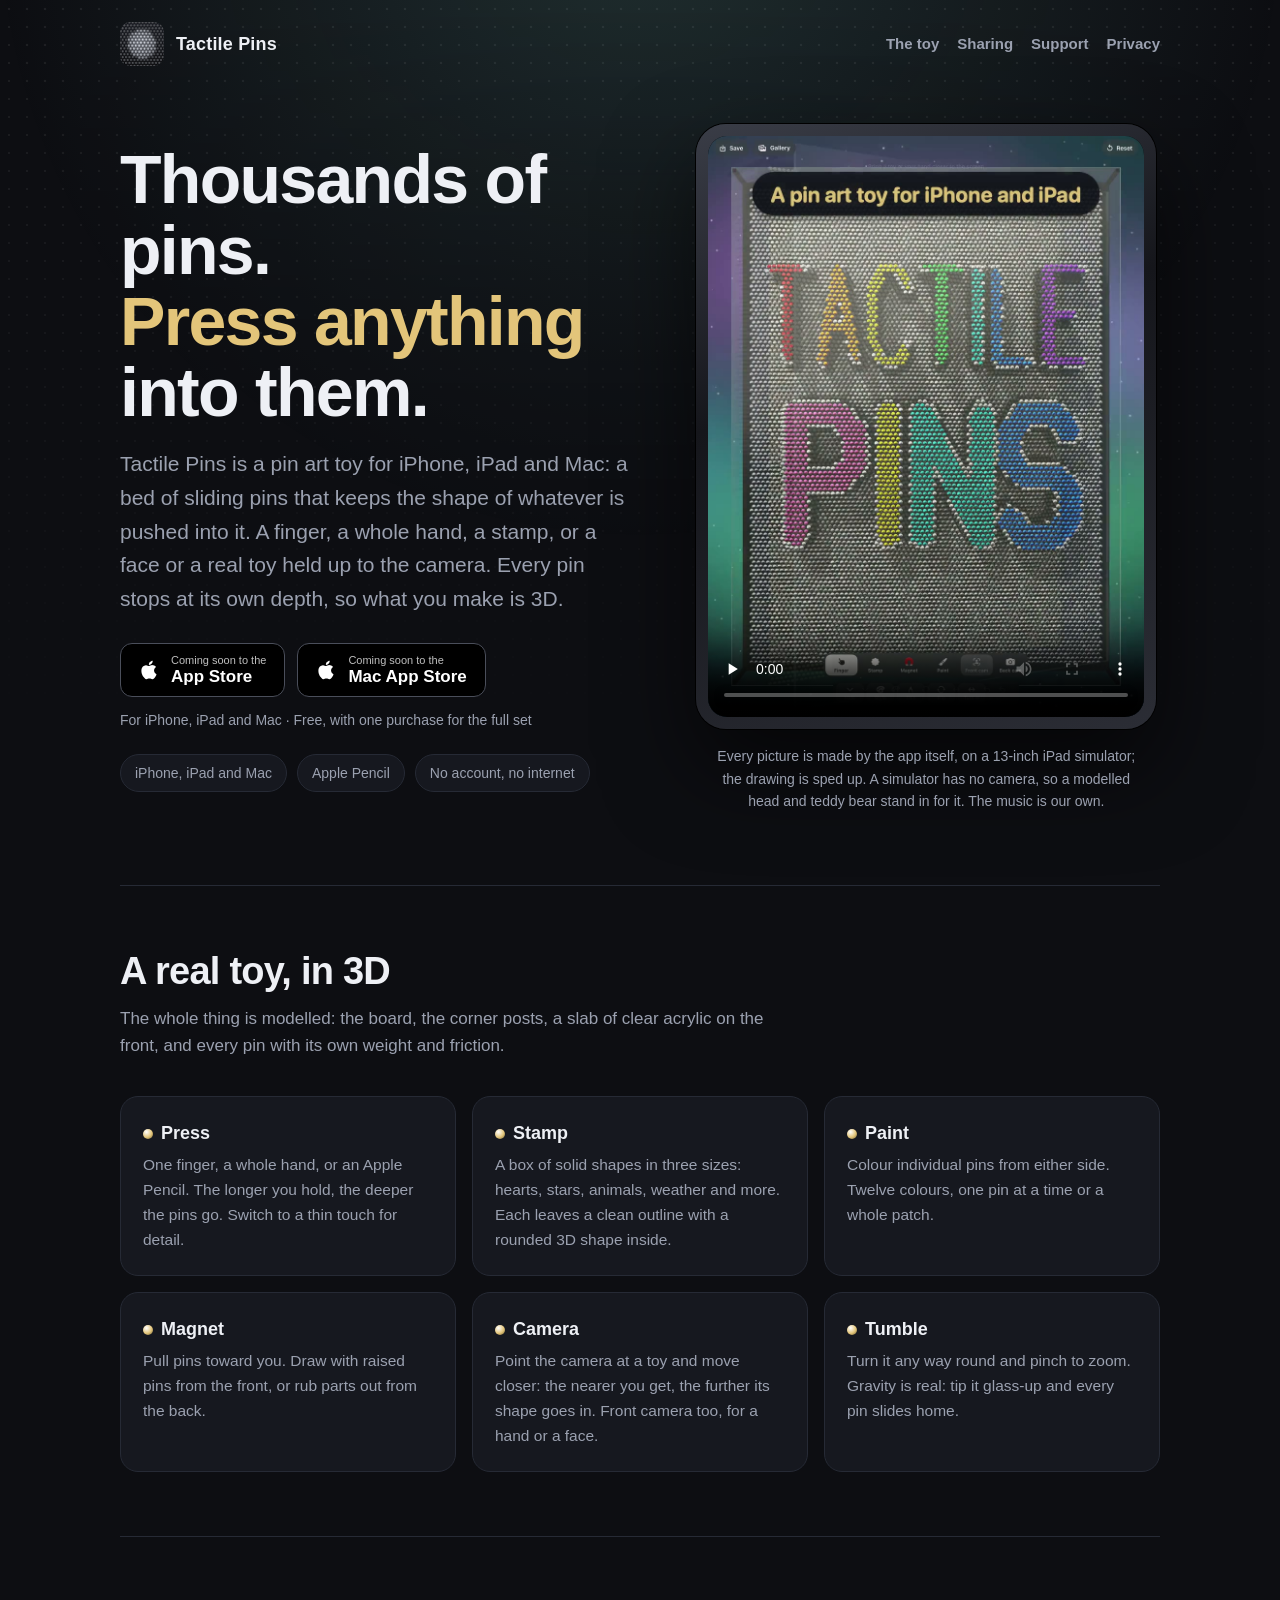
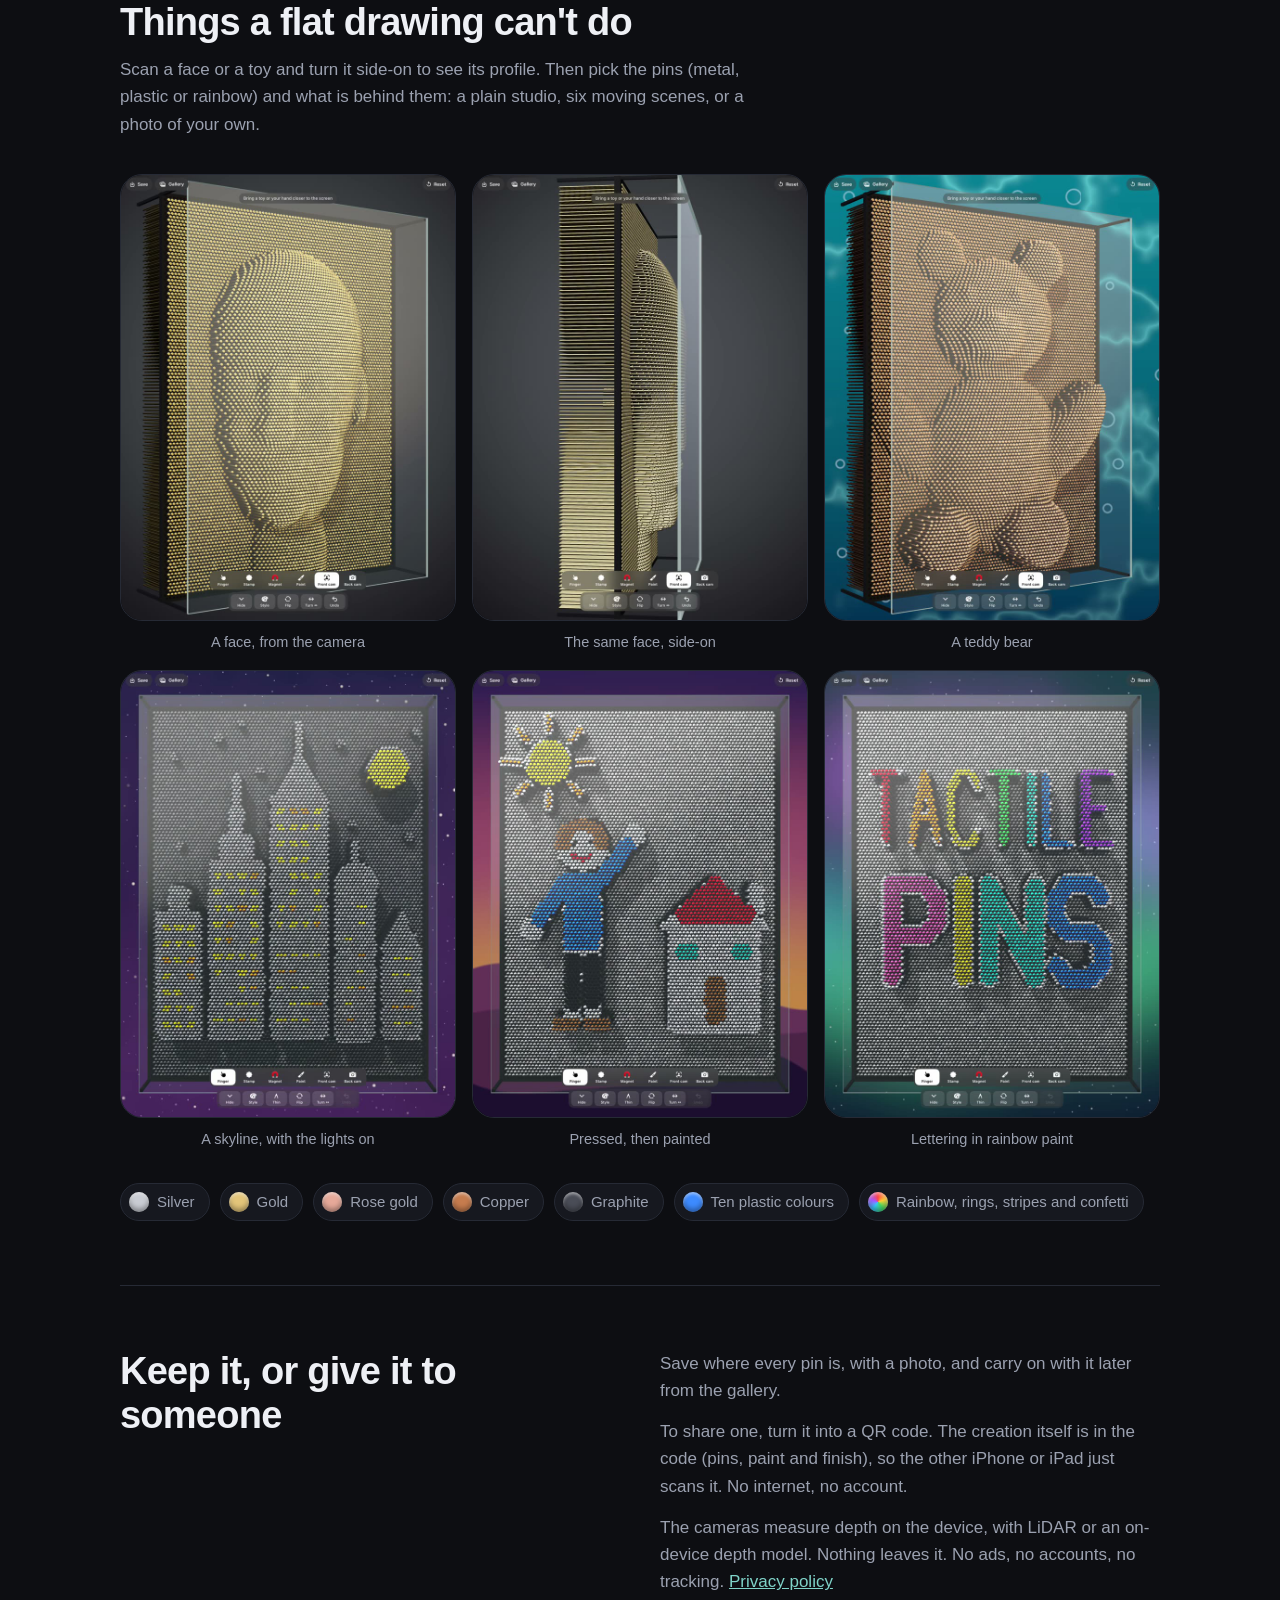
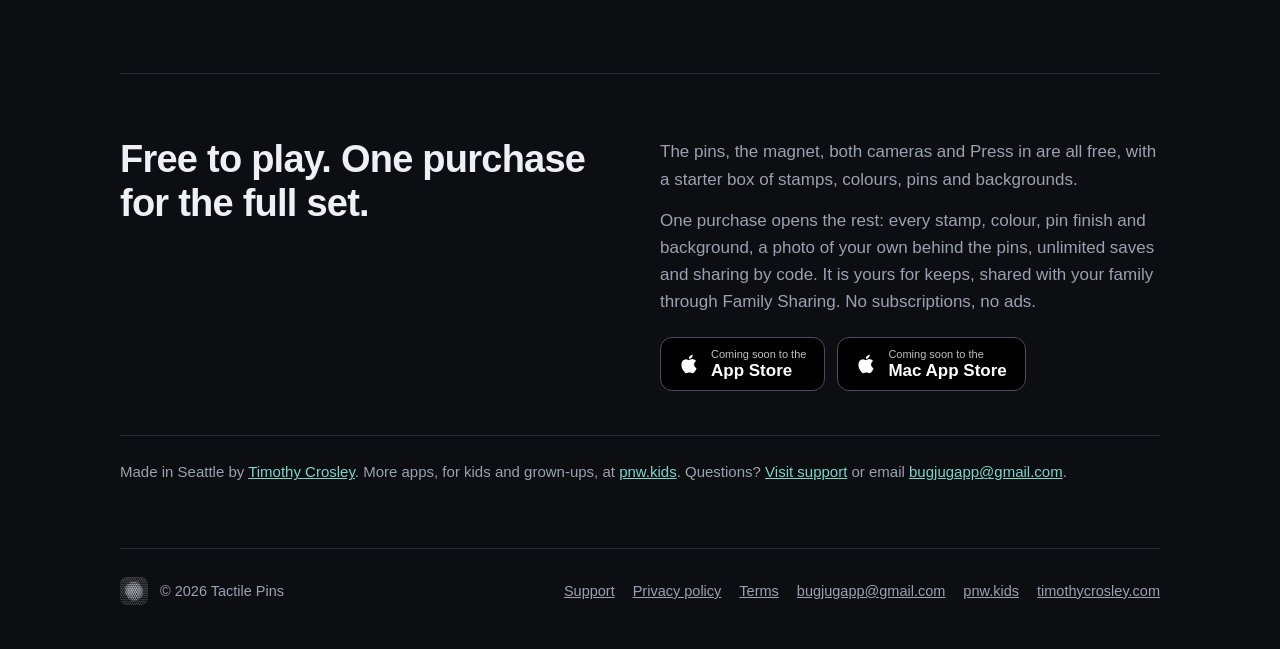
==== commit 21c2abbb: "Lay out the full-set section like the rest of the page Two columns, left-aligned, with the store bad" ====
--- a/index.html
+++ b/index.html
@@ -13,7 +13,7 @@
 <meta name="theme-color" content="#0d0e12">
 <link rel="icon" type="image/png" href="media/icon-180.png">
 <link rel="apple-touch-icon" href="media/icon-180.png">
-<link rel="stylesheet" href="style.css">
+<link rel="stylesheet" href="style.css?v=2">
 </head>
 <body>
 <div class="wrap">
@@ -109,11 +109,26 @@
     </section>
 
     <section class="closing">
-      <h2>Free to play. One purchase for the full set.</h2>
-      <p>The pins, the magnet, both cameras and Press in are all free, with a starter box of stamps, colours, pins and backgrounds. One purchase opens the rest: every stamp, colour, pin finish and background, a photo of your own behind the pins, unlimited saves and sharing by code. It is yours for keeps, shared with your family through Family Sharing. No subscriptions, no ads.</p>
-      <p>Coming soon to the App Store for iPhone and iPad, and to the Mac App Store.</p>
-      <p class="maker">Made in Seattle by <a href="https://timothycrosley.com">Timothy Crosley</a>. More apps, for kids and grown-ups, at <a href="https://pnw.kids">pnw.kids</a>.</p>
-      <p class="maker">Questions? <a href="support.html">Visit support</a> or email <a href="mailto:bugjugapp@gmail.com">bugjugapp@gmail.com</a>.</p>
+      <div class="private">
+        <div>
+          <h2>Free to play. One purchase for the full set.</h2>
+        </div>
+        <div>
+          <p>The pins, the magnet, both cameras and Press in are all free, with a starter box of stamps, colours, pins and backgrounds.</p>
+          <p>One purchase opens the rest: every stamp, colour, pin finish and background, a photo of your own behind the pins, unlimited saves and sharing by code. It is yours for keeps, shared with your family through Family Sharing. No subscriptions, no ads.</p>
+          <div class="cta">
+            <span class="store soon" aria-label="Coming soon to the App Store for iPhone and iPad">
+              <svg width="22" height="22" viewBox="0 0 24 24" aria-hidden="true"><path fill="currentColor" d="M16.4 12.6c0-2.6 2.1-3.8 2.2-3.9-1.2-1.8-3.1-2-3.7-2-1.6-.2-3.1.9-3.9.9-.8 0-2-.9-3.3-.9-1.7 0-3.3 1-4.2 2.5-1.8 3.1-.5 7.7 1.3 10.2.9 1.2 1.9 2.6 3.2 2.6 1.3-.1 1.8-.8 3.3-.8 1.6 0 2 .8 3.3.8 1.4 0 2.3-1.3 3.1-2.5 1-1.4 1.4-2.8 1.4-2.9 0 0-2.7-1-2.7-4zM13.9 5c.7-.9 1.2-2 1-3.2-1 0-2.3.7-3 1.6-.7.8-1.2 2-1.1 3.1 1.2.1 2.3-.6 3.1-1.5z"/></svg>
+              <span><small>Coming soon to the</small>App Store</span>
+            </span>
+            <span class="store soon" aria-label="Coming soon to the Mac App Store">
+              <svg width="22" height="22" viewBox="0 0 24 24" aria-hidden="true"><path fill="currentColor" d="M16.4 12.6c0-2.6 2.1-3.8 2.2-3.9-1.2-1.8-3.1-2-3.7-2-1.6-.2-3.1.9-3.9.9-.8 0-2-.9-3.3-.9-1.7 0-3.3 1-4.2 2.5-1.8 3.1-.5 7.7 1.3 10.2.9 1.2 1.9 2.6 3.2 2.6 1.3-.1 1.8-.8 3.3-.8 1.6 0 2 .8 3.3.8 1.4 0 2.3-1.3 3.1-2.5 1-1.4 1.4-2.8 1.4-2.9 0 0-2.7-1-2.7-4zM13.9 5c.7-.9 1.2-2 1-3.2-1 0-2.3.7-3 1.6-.7.8-1.2 2-1.1 3.1 1.2.1 2.3-.6 3.1-1.5z"/></svg>
+              <span><small>Coming soon to the</small>Mac App Store</span>
+            </span>
+          </div>
+        </div>
+      </div>
+      <p class="maker">Made in Seattle by <a href="https://timothycrosley.com">Timothy&nbsp;Crosley</a>. More apps, for kids and grown-ups, at <a href="https://pnw.kids">pnw.kids</a>. Questions? <a href="support.html">Visit support</a> or email <a href="mailto:bugjugapp@gmail.com">bugjugapp@gmail.com</a>.</p>
     </section>
   </main>
 
--- a/style.css
+++ b/style.css
@@ -103,10 +103,8 @@
 .private { display: grid; grid-template-columns: 1fr 1fr; gap: 40px; align-items: start; }
 .private p { color: var(--muted); margin: 0 0 14px; }
 
-.closing { text-align: center; }
-.closing h2 { margin-bottom: 14px; }
-.closing p { color: var(--muted); max-width: 36em; margin: 0 auto 12px; }
-.maker { color: var(--muted); font-size: 15px; }
+.closing .cta { margin: 22px 0 0; }
+.maker { color: var(--muted); font-size: 15px; margin: 44px 0 0; padding-top: 24px; border-top: 1px solid var(--line); }
 
 footer { border-top: 1px solid var(--line); padding: 28px 0 44px; color: var(--muted); font-size: 14.5px;
          display: flex; flex-wrap: wrap; gap: 10px 24px; align-items: center; justify-content: space-between; }
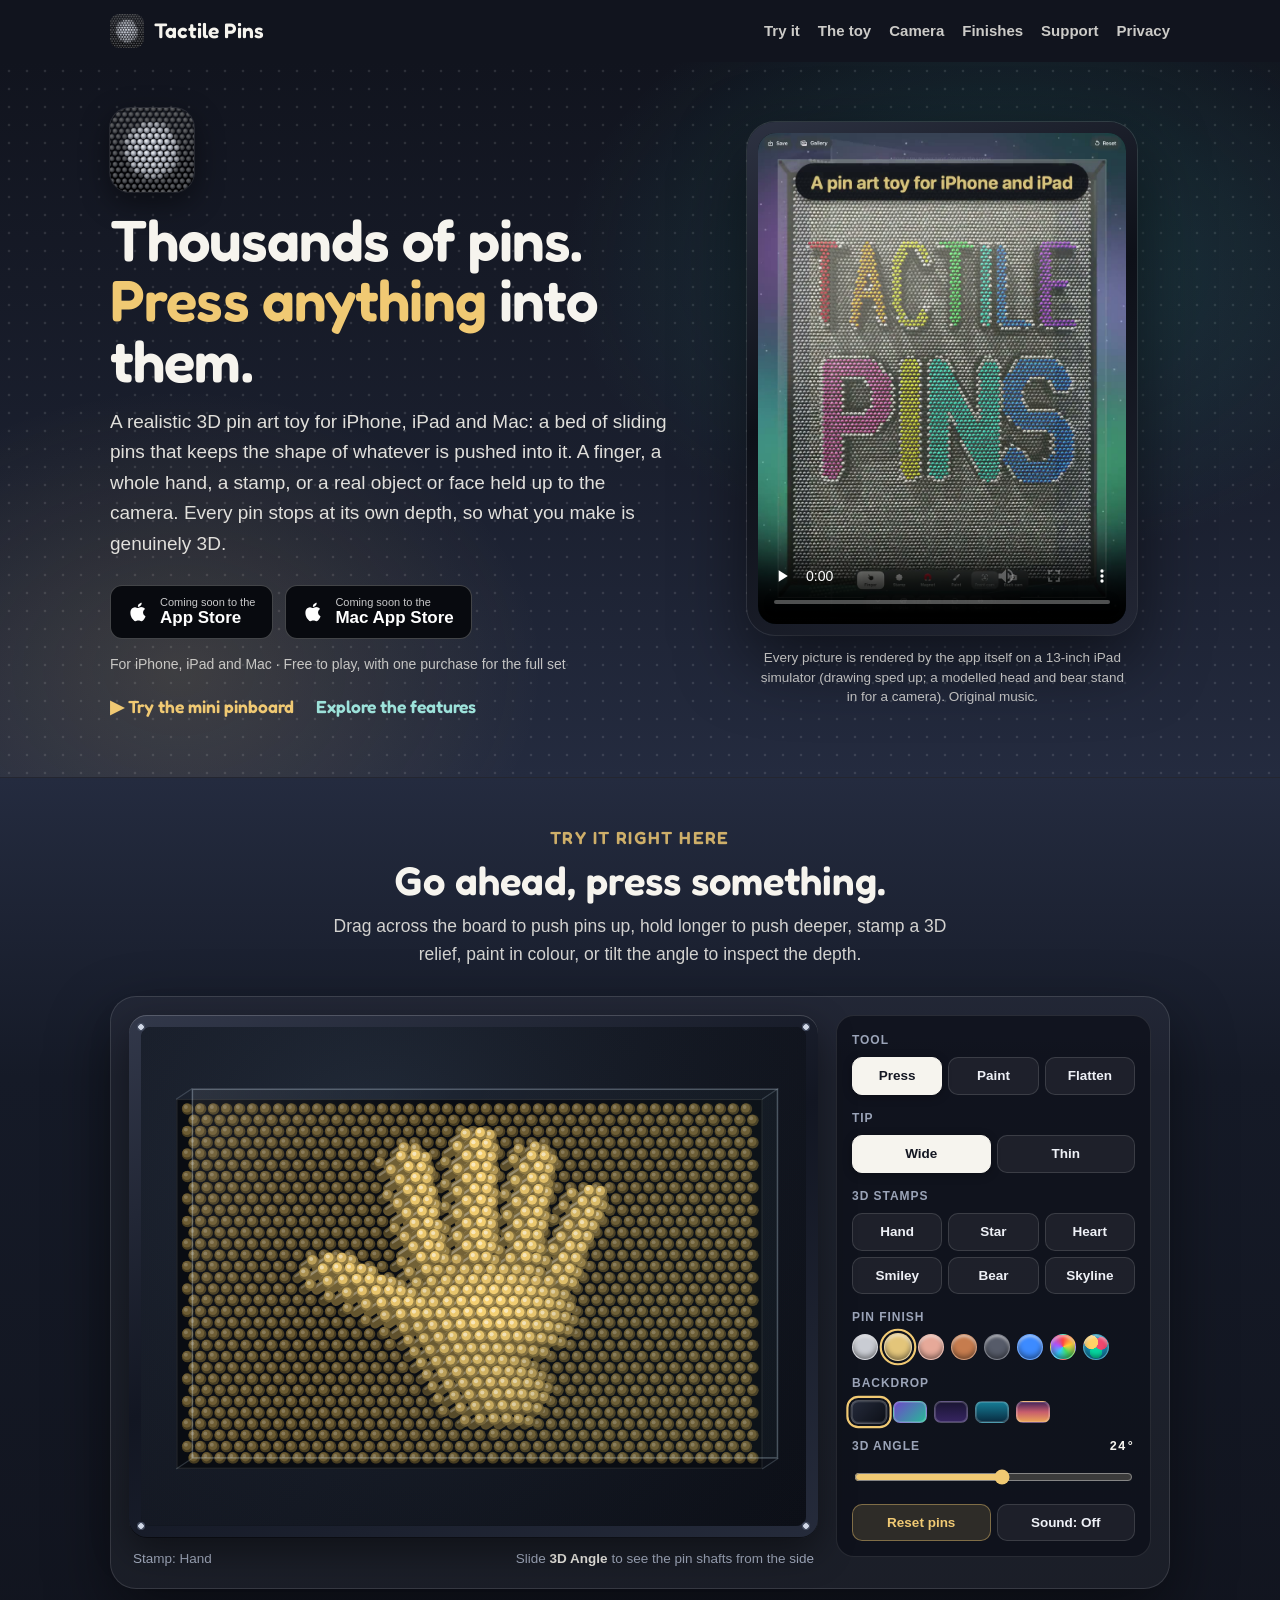
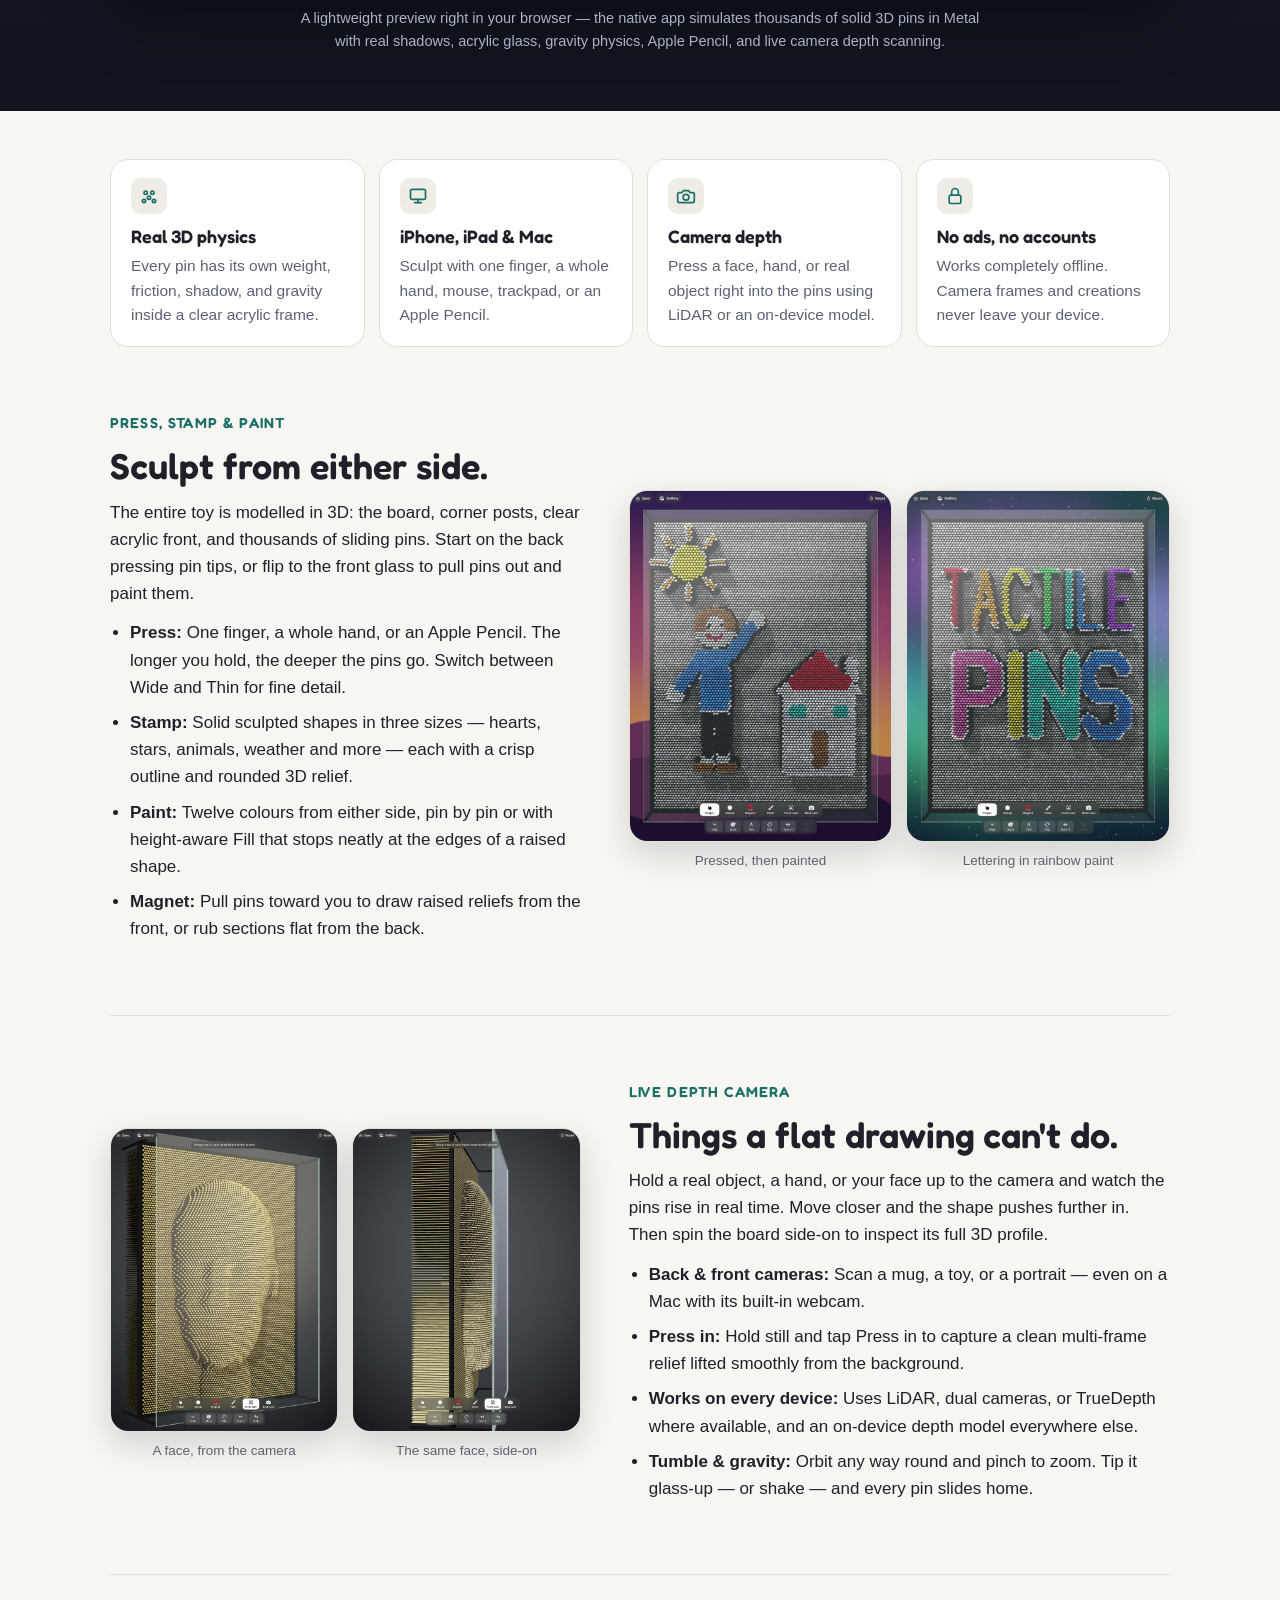
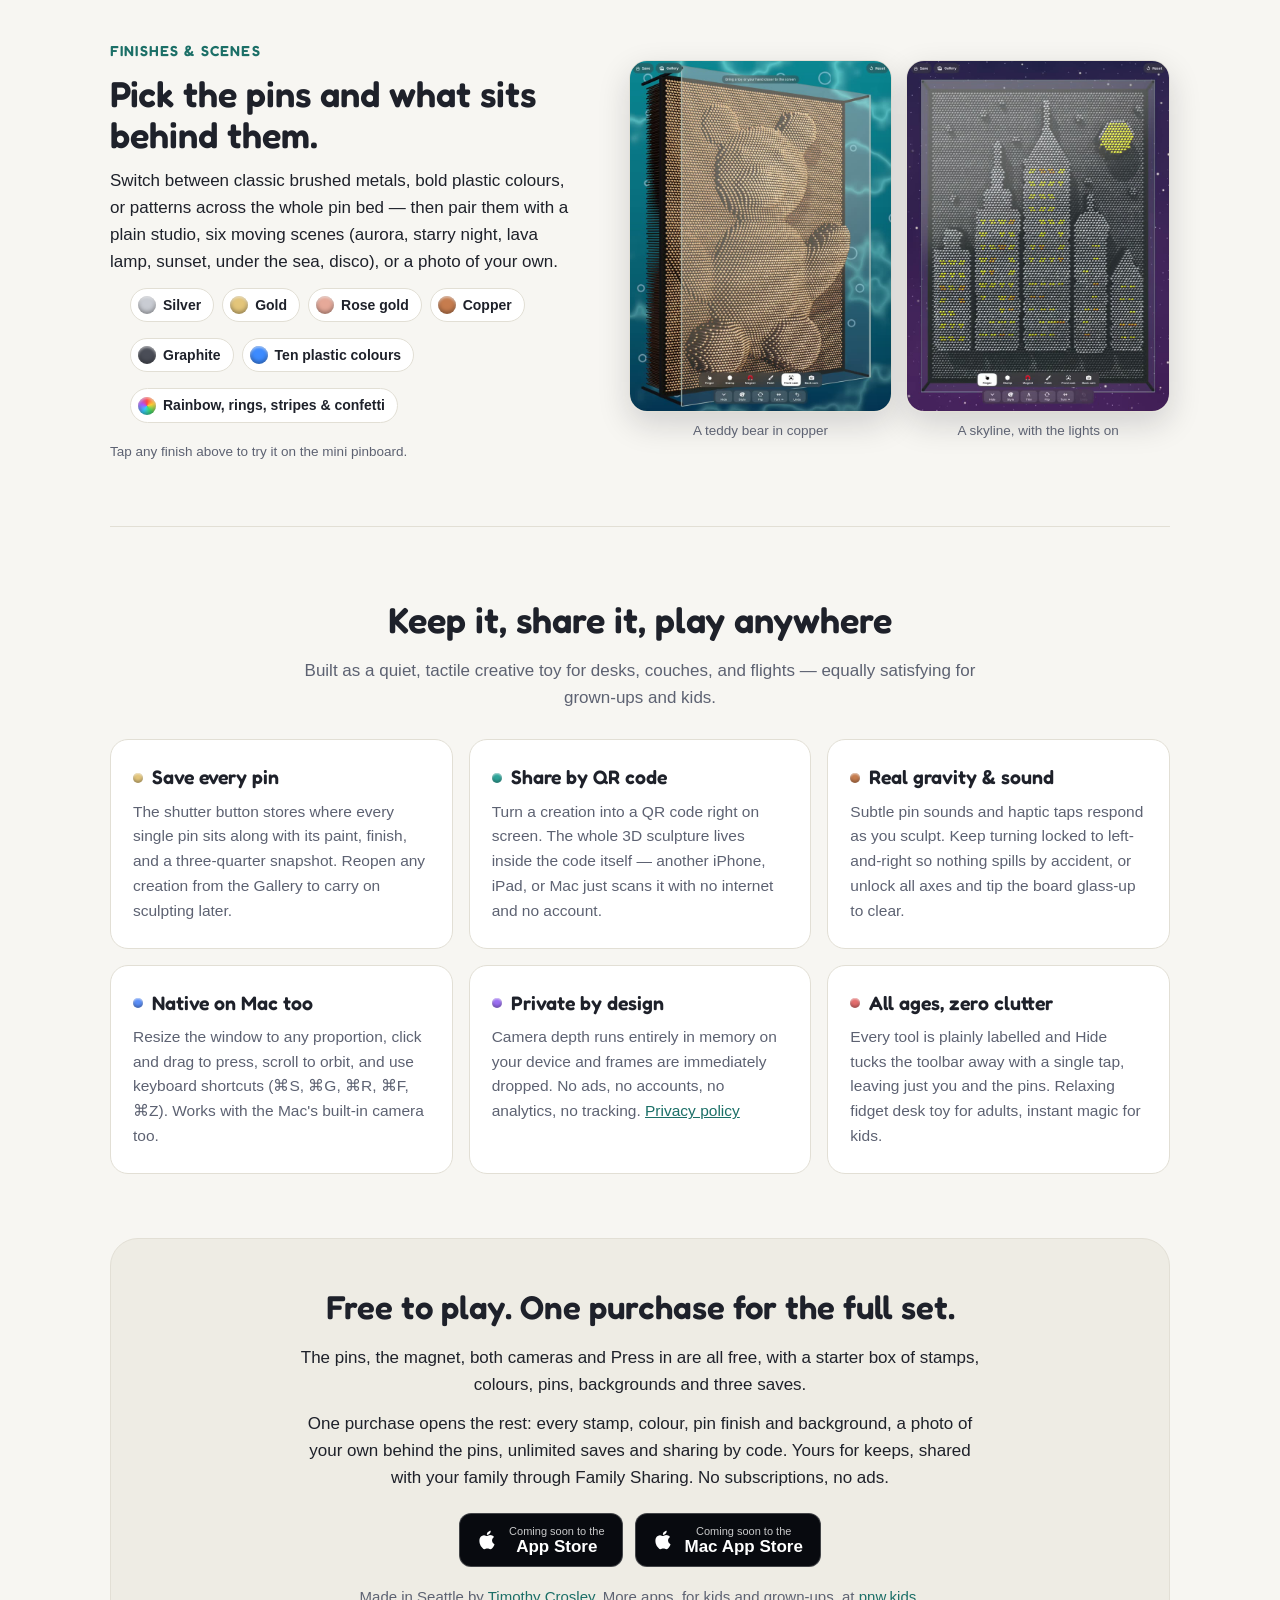
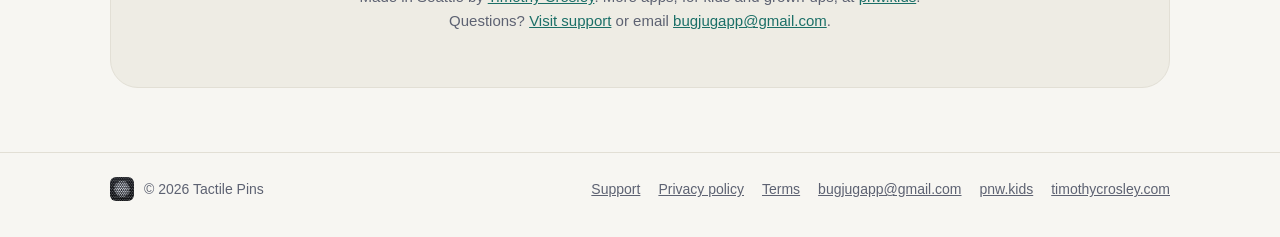
==== commit 647c616e: "Redesign site with interactive mini pinboard and studio family styling Give Tactile Pins its own pla" ====
--- a/index.html
+++ b/index.html
@@ -3,137 +3,342 @@
 <head>
 <meta charset="utf-8">
 <meta name="viewport" content="width=device-width, initial-scale=1">
-<title>Tactile Pins: a pin art toy for iPhone, iPad and Mac</title>
-<meta name="description" content="A bed of thousands of sliding pins that keeps the shape of whatever is pressed into it. Press, stamp, paint and tumble a realistic 3D pin art toy on iPhone, iPad and Mac. No ads, no accounts, no tracking.">
+<title>Tactile Pins: a 3D pin art toy for iPhone, iPad and Mac</title>
+<meta name="description" content="A bed of thousands of sliding pins that keeps the shape of whatever is pressed into it. Press, stamp, paint, scan real objects and tumble a realistic 3D pin art toy on iPhone, iPad and Mac. No ads, no accounts, no tracking.">
 <meta property="og:title" content="Tactile Pins">
 <meta property="og:description" content="A realistic 3D pin art toy for iPhone, iPad and Mac.">
 <meta property="og:url" content="https://tactilepins.github.io/">
 <meta property="og:image" content="https://tactilepins.github.io/media/icon-512.png">
 <meta property="og:type" content="website">
-<meta name="theme-color" content="#0d0e12">
+<meta name="theme-color" content="#11141e">
 <link rel="icon" type="image/png" href="media/icon-180.png">
 <link rel="apple-touch-icon" href="media/icon-180.png">
-<link rel="stylesheet" href="style.css?v=2">
+<link rel="stylesheet" href="style.css?v=6">
+<script src="pinboard.js?v=4" defer></script>
 </head>
 <body>
-<div class="wrap">
-
-  <header class="top">
-    <a class="brand" href="./"><img src="media/icon-180.png" alt=""><strong>Tactile Pins</strong></a>
-    <nav>
+
+<header class="bar">
+  <div class="wrap">
+    <a class="brand" href="./"><img src="media/icon-180.png" alt="" width="34" height="34">Tactile Pins</a>
+    <nav aria-label="Primary">
+      <a class="wide" href="#play">Try it</a>
       <a class="wide" href="#toy">The toy</a>
-      <a class="wide" href="#keep">Sharing</a>
+      <a class="wide" href="#camera">Camera</a>
+      <a class="wide" href="#finishes">Finishes</a>
       <a href="support.html">Support</a>
       <a href="privacy.html">Privacy</a>
     </nav>
-  </header>
-
-  <main>
-    <div class="hero">
-      <div>
-        <h1>Thousands of pins.<br><em>Press anything</em> into them.</h1>
-        <p class="lede">Tactile Pins is a pin art toy for iPhone, iPad and Mac: a bed of sliding pins that keeps the shape of whatever is pushed into it. A finger, a whole hand, a stamp, or a face or a real toy held up to the camera. Every pin stops at its own depth, so what you make is 3D.</p>
-        <div class="cta">
-          <span class="store soon" aria-label="Coming soon to the App Store for iPhone and iPad">
-            <svg width="22" height="22" viewBox="0 0 24 24" aria-hidden="true"><path fill="currentColor" d="M16.4 12.6c0-2.6 2.1-3.8 2.2-3.9-1.2-1.8-3.1-2-3.7-2-1.6-.2-3.1.9-3.9.9-.8 0-2-.9-3.3-.9-1.7 0-3.3 1-4.2 2.5-1.8 3.1-.5 7.7 1.3 10.2.9 1.2 1.9 2.6 3.2 2.6 1.3-.1 1.8-.8 3.3-.8 1.6 0 2 .8 3.3.8 1.4 0 2.3-1.3 3.1-2.5 1-1.4 1.4-2.8 1.4-2.9 0 0-2.7-1-2.7-4zM13.9 5c.7-.9 1.2-2 1-3.2-1 0-2.3.7-3 1.6-.7.8-1.2 2-1.1 3.1 1.2.1 2.3-.6 3.1-1.5z"/></svg>
-            <span><small>Coming soon to the</small>App Store</span>
-          </span>
-          <span class="store soon" aria-label="Coming soon to the Mac App Store">
-            <svg width="22" height="22" viewBox="0 0 24 24" aria-hidden="true"><path fill="currentColor" d="M16.4 12.6c0-2.6 2.1-3.8 2.2-3.9-1.2-1.8-3.1-2-3.7-2-1.6-.2-3.1.9-3.9.9-.8 0-2-.9-3.3-.9-1.7 0-3.3 1-4.2 2.5-1.8 3.1-.5 7.7 1.3 10.2.9 1.2 1.9 2.6 3.2 2.6 1.3-.1 1.8-.8 3.3-.8 1.6 0 2 .8 3.3.8 1.4 0 2.3-1.3 3.1-2.5 1-1.4 1.4-2.8 1.4-2.9 0 0-2.7-1-2.7-4zM13.9 5c.7-.9 1.2-2 1-3.2-1 0-2.3.7-3 1.6-.7.8-1.2 2-1.1 3.1 1.2.1 2.3-.6 3.1-1.5z"/></svg>
-            <span><small>Coming soon to the</small>Mac App Store</span>
-          </span>
-          <p class="cta-note">For iPhone, iPad and Mac · Free, with one purchase for the full set</p>
+  </div>
+</header>
+
+<section class="hero">
+  <div class="wrap">
+    <div>
+      <img class="hero-icon" src="media/icon-512.png" alt="Tactile Pins app icon: a domed shape pressed into a honeycomb grid of silver pins" width="84" height="84">
+      <h1>Thousands of pins.<br><em>Press anything</em> into them.</h1>
+      <p class="lede">A realistic 3D pin art toy for iPhone, iPad and Mac: a bed of sliding pins that keeps the shape of whatever is pushed into it. A finger, a whole hand, a stamp, or a real object or face held up to the camera. Every pin stops at its own depth, so what you make is genuinely 3D.</p>
+      <div class="cta">
+        <span class="badge" aria-label="Coming soon to the App Store for iPhone and iPad">
+          <svg width="22" height="22" viewBox="0 0 24 24" aria-hidden="true"><path fill="currentColor" d="M16.4 12.6c0-2.6 2.1-3.8 2.2-3.9-1.2-1.8-3.1-2-3.7-2-1.6-.2-3.1.9-3.9.9-.8 0-2-.9-3.3-.9-1.7 0-3.3 1-4.2 2.5-1.8 3.1-.5 7.7 1.3 10.2.9 1.2 1.9 2.6 3.2 2.6 1.3-.1 1.8-.8 3.3-.8 1.6 0 2 .8 3.3.8 1.4 0 2.3-1.3 3.1-2.5 1-1.4 1.4-2.8 1.4-2.9 0 0-2.7-1-2.7-4zM13.9 5c.7-.9 1.2-2 1-3.2-1 0-2.3.7-3 1.6-.7.8-1.2 2-1.1 3.1 1.2.1 2.3-.6 3.1-1.5z"/></svg>
+          <span><small>Coming soon to the</small>App Store</span>
+        </span>
+        <span class="badge" aria-label="Coming soon to the Mac App Store">
+          <svg width="22" height="22" viewBox="0 0 24 24" aria-hidden="true"><path fill="currentColor" d="M16.4 12.6c0-2.6 2.1-3.8 2.2-3.9-1.2-1.8-3.1-2-3.7-2-1.6-.2-3.1.9-3.9.9-.8 0-2-.9-3.3-.9-1.7 0-3.3 1-4.2 2.5-1.8 3.1-.5 7.7 1.3 10.2.9 1.2 1.9 2.6 3.2 2.6 1.3-.1 1.8-.8 3.3-.8 1.6 0 2 .8 3.3.8 1.4 0 2.3-1.3 3.1-2.5 1-1.4 1.4-2.8 1.4-2.9 0 0-2.7-1-2.7-4zM13.9 5c.7-.9 1.2-2 1-3.2-1 0-2.3.7-3 1.6-.7.8-1.2 2-1.1 3.1 1.2.1 2.3-.6 3.1-1.5z"/></svg>
+          <span><small>Coming soon to the</small>Mac App Store</span>
+        </span>
+        <span class="note">For iPhone, iPad and Mac · Free to play, with one purchase for the full set</span>
+      </div>
+      <p class="watch">
+        <a href="#play">&#9654;&nbsp;Try the mini pinboard</a>
+        <a class="secondary" href="#toy">Explore the features</a>
+      </p>
+    </div>
+
+    <div class="hero-stage">
+      <div class="device">
+        <video id="promo" src="media/tactile-pins.mp4?v=5" poster="media/poster.jpg"
+               controls playsinline preload="none" width="900" height="1200"
+               aria-label="A 68-second Tactile Pins trailer with music: the words Tactile Pins are pressed into a bed of pins and painted in rainbow colours; a head comes up to the camera and the pins rise into a face, which turns from side to side and is then seen in profile; a teddy bear is scanned in the same way; a city skyline is drawn, flipped round and given lit windows and a yellow moon; and a waving person, a house and a sun are drawn and coloured in."></video>
+      </div>
+      <p class="trailer-note">Every picture is rendered by the app itself on a 13-inch iPad simulator (drawing sped up; a modelled head and bear stand in for a camera). Original music.</p>
+    </div>
+  </div>
+</section>
+
+<section class="playground" id="play" aria-labelledby="play-title">
+  <div class="wrap">
+    <div class="playground-head">
+      <p class="kicker">Try it right here</p>
+      <h2 id="play-title">Go ahead, press something.</h2>
+      <p>Drag across the board to push pins up, hold longer to push deeper, stamp a 3D relief, paint in colour, or tilt the angle to inspect the depth.</p>
+    </div>
+
+    <div class="toy-shell">
+      <div class="toy-layout">
+        <div class="toy-stage">
+          <div class="toy-frame">
+            <canvas id="pin-canvas" width="760" height="570" aria-label="Interactive mini pin art board. Press and drag to push pins into 3D shapes, or use the stamp, paint, finish, backdrop, tilt, and reset controls beside the board."></canvas>
+          </div>
+          <div class="toy-meta">
+            <span id="pin-status">Press &amp; hold to push pins deeper</span>
+            <span>Slide <strong>3D Angle</strong> to see the pin shafts from the side</span>
+          </div>
         </div>
-        <ul class="badges">
-          <li>iPhone, iPad and Mac</li>
-          <li>Apple Pencil</li>
-          <li>No account, no internet</li>
-        </ul>
-      </div>
-      <div>
-        <div class="phone">
-          <video id="promo" src="media/tactile-pins.mp4?v=5" poster="media/poster.jpg"
-                 controls playsinline preload="none" width="900" height="1200"
-                 aria-label="A 68-second Tactile Pins trailer with music: the words Tactile Pins are pressed into a bed of pins and painted in rainbow colours; a head comes up to the camera and the pins rise into a face, which turns from side to side and is then seen in profile; a teddy bear is scanned in the same way; a city skyline is drawn, flipped round and given lit windows and a yellow moon; and a waving person, a house and a sun are drawn and coloured in."></video>
+
+        <div class="toy-deck" aria-label="Mini pinboard controls">
+          <div class="deck-group">
+            <p class="deck-label">Tool</p>
+            <div class="btn-row-3">
+              <button type="button" class="pill-btn is-active" data-pin-tool="press" aria-pressed="true">Press</button>
+              <button type="button" class="pill-btn" data-pin-tool="paint" aria-pressed="false">Paint</button>
+              <button type="button" class="pill-btn" data-pin-tool="erase" aria-pressed="false">Flatten</button>
+            </div>
+            <div id="paint-palette" class="paint-row" role="group" aria-label="Paint colours">
+              <button type="button" class="swatch is-active" data-paint-color="rainbow" title="Rainbow brush" aria-label="Rainbow brush" style="background:conic-gradient(#f44,#fc3,#4d6,#3cf,#a5f,#f44)"></button>
+              <button type="button" class="swatch" data-paint-color="red" title="Coral red" aria-label="Coral red" style="background:#ee4c42"></button>
+              <button type="button" class="swatch" data-paint-color="orange" title="Amber" aria-label="Amber" style="background:#fa922c"></button>
+              <button type="button" class="swatch" data-paint-color="yellow" title="Yellow" aria-label="Yellow" style="background:#ffd43b"></button>
+              <button type="button" class="swatch" data-paint-color="green" title="Emerald" aria-label="Emerald" style="background:#38cc76"></button>
+              <button type="button" class="swatch" data-paint-color="blue" title="Blue" aria-label="Blue" style="background:#3a94ff"></button>
+              <button type="button" class="swatch" data-paint-color="purple" title="Violet" aria-label="Violet" style="background:#a460f5"></button>
+              <button type="button" class="swatch" data-paint-color="pink" title="Pink" aria-label="Pink" style="background:#f562ae"></button>
+            </div>
+          </div>
+
+          <div class="deck-group">
+            <p class="deck-label">Tip</p>
+            <div class="btn-row-2">
+              <button type="button" class="pill-btn is-active" data-pin-brush="wide" aria-pressed="true">Wide</button>
+              <button type="button" class="pill-btn" data-pin-brush="thin" aria-pressed="false">Thin</button>
+            </div>
+          </div>
+
+          <div class="deck-group">
+            <p class="deck-label">3D Stamps</p>
+            <div class="btn-row-3">
+              <button type="button" class="pill-btn" data-pin-stamp="hand">Hand</button>
+              <button type="button" class="pill-btn" data-pin-stamp="star">Star</button>
+              <button type="button" class="pill-btn" data-pin-stamp="heart">Heart</button>
+              <button type="button" class="pill-btn" data-pin-stamp="smiley">Smiley</button>
+              <button type="button" class="pill-btn" data-pin-stamp="bear">Bear</button>
+              <button type="button" class="pill-btn" data-pin-stamp="skyline">Skyline</button>
+            </div>
+          </div>
+
+          <div class="deck-group">
+            <p class="deck-label">Pin finish</p>
+            <div class="swatch-row" role="group" aria-label="Pin finishes">
+              <button type="button" class="swatch" data-pin-finish="silver" title="Silver" aria-label="Silver pins" aria-pressed="false" style="background:#c9ccd3"></button>
+              <button type="button" class="swatch is-active" data-pin-finish="gold" title="Gold" aria-label="Gold pins" aria-pressed="true" style="background:#e3c57a"></button>
+              <button type="button" class="swatch" data-pin-finish="rosegold" title="Rose gold" aria-label="Rose gold pins" aria-pressed="false" style="background:#e6a999"></button>
+              <button type="button" class="swatch" data-pin-finish="copper" title="Copper" aria-label="Copper pins" aria-pressed="false" style="background:#c67c4e"></button>
+              <button type="button" class="swatch" data-pin-finish="graphite" title="Graphite" aria-label="Graphite pins" aria-pressed="false" style="background:#565b69"></button>
+              <button type="button" class="swatch" data-pin-finish="plastic" title="Plastic blue" aria-label="Plastic blue pins" aria-pressed="false" style="background:#3d8bff"></button>
+              <button type="button" class="swatch" data-pin-finish="rainbow" title="Rainbow" aria-label="Rainbow pins" aria-pressed="false" style="background:conic-gradient(#f44,#fc3,#4d6,#3cf,#a5f,#f44)"></button>
+              <button type="button" class="swatch" data-pin-finish="confetti" title="Confetti" aria-label="Confetti pins" aria-pressed="false" style="background:radial-gradient(circle at 30% 30%,#ffd166 0 28%,transparent 30%),radial-gradient(circle at 72% 35%,#ef476f 0 26%,transparent 28%),radial-gradient(circle at 50% 72%,#06d6a0 0 28%,#118ab2 30%)"></button>
+            </div>
+          </div>
+
+          <div class="deck-group">
+            <p class="deck-label">Backdrop</p>
+            <div class="swatch-row" role="group" aria-label="Backdrops">
+              <button type="button" class="swatch swatch-scene is-active" data-pin-backdrop="studio" title="Studio" aria-label="Studio backdrop" aria-pressed="true" style="background:linear-gradient(135deg,#252b3b,#0c0f17)"></button>
+              <button type="button" class="swatch swatch-scene" data-pin-backdrop="aurora" title="Aurora" aria-label="Aurora backdrop" aria-pressed="false" style="background:linear-gradient(135deg,#6f48c9,#27b998)"></button>
+              <button type="button" class="swatch swatch-scene" data-pin-backdrop="starry" title="Starry night" aria-label="Starry night backdrop" aria-pressed="false" style="background:linear-gradient(180deg,#1a1533,#362561)"></button>
+              <button type="button" class="swatch swatch-scene" data-pin-backdrop="ocean" title="Under the sea" aria-label="Under the sea backdrop" aria-pressed="false" style="background:linear-gradient(180deg,#167d96,#082b40)"></button>
+              <button type="button" class="swatch swatch-scene" data-pin-backdrop="sunset" title="Sunset" aria-label="Sunset backdrop" aria-pressed="false" style="background:linear-gradient(180deg,#442459,#c85d6c,#eba457)"></button>
+            </div>
+          </div>
+
+          <div class="deck-group">
+            <label class="deck-label" for="pin-tilt">
+              <span>3D Angle</span>
+              <span id="tilt-readout" class="tilt-readout">24°</span>
+            </label>
+            <div class="tilt-row">
+              <input id="pin-tilt" type="range" min="0" max="45" value="24">
+            </div>
+          </div>
+
+          <div class="btn-row-2">
+            <button type="button" id="pin-reset" class="pill-btn btn-reset">Reset pins</button>
+            <button type="button" id="pin-sound" class="pill-btn" aria-pressed="false">Sound: Off</button>
+          </div>
         </div>
-        <p class="note">Every picture is made by the app itself, on a 13-inch iPad simulator; the drawing is sped up. A simulator has no camera, so a modelled head and teddy bear stand in for it. The music is our own.</p>
-      </div>
-    </div>
-
-    <section id="toy">
-      <h2>A real toy, in 3D</h2>
-      <p class="sub">The whole thing is modelled: the board, the corner posts, a slab of clear acrylic on the front, and every pin with its own weight and friction.</p>
-      <div class="features">
-        <div class="card"><h3><span class="dot"></span>Press</h3><p>One finger, a whole hand, or an Apple Pencil. The longer you hold, the deeper the pins go. Switch to a thin touch for detail.</p></div>
-        <div class="card"><h3><span class="dot"></span>Stamp</h3><p>A box of solid shapes in three sizes: hearts, stars, animals, weather and more. Each leaves a clean outline with a rounded 3D shape inside.</p></div>
-        <div class="card"><h3><span class="dot"></span>Paint</h3><p>Colour individual pins from either side. Twelve colours, one pin at a time or a whole patch.</p></div>
-        <div class="card"><h3><span class="dot"></span>Magnet</h3><p>Pull pins toward you. Draw with raised pins from the front, or rub parts out from the back.</p></div>
-        <div class="card"><h3><span class="dot"></span>Camera</h3><p>Point the camera at a toy and move closer: the nearer you get, the further its shape goes in. Front camera too, for a hand or a face.</p></div>
-        <div class="card"><h3><span class="dot"></span>Tumble</h3><p>Turn it any way round and pinch to zoom. Gravity is real: tip it glass-up and every pin slides home.</p></div>
-      </div>
-    </section>
-
-    <section>
-      <h2>Things a flat drawing can't do</h2>
-      <p class="sub">Scan a face or a toy and turn it side-on to see its profile. Then pick the pins (metal, plastic or rainbow) and what is behind them: a plain studio, six moving scenes, or a photo of your own.</p>
-      <div class="shots">
-        <figure><img src="media/shot-head.jpg" width="720" height="960" loading="lazy" alt="A face standing out of gold pins, seen from a three-quarter angle"><figcaption>A face, from the camera</figcaption></figure>
-        <figure><img src="media/shot-head-side.jpg" width="720" height="960" loading="lazy" alt="The same toy turned side-on: the pins make a profile with a brow, nose, lips and chin"><figcaption>The same face, side-on</figcaption></figure>
-        <figure><img src="media/shot-bear.jpg" width="720" height="960" loading="lazy" alt="A teddy bear standing out of copper pins"><figcaption>A teddy bear</figcaption></figure>
-        <figure><img src="media/shot-city.jpg" width="720" height="960" loading="lazy" alt="A city skyline standing out of graphite pins, with yellow painted windows and a yellow moon"><figcaption>A skyline, with the lights on</figcaption></figure>
-        <figure><img src="media/shot-person.jpg" width="720" height="960" loading="lazy" alt="A waving person, a house and a sun pressed into silver pins and painted in colour"><figcaption>Pressed, then painted</figcaption></figure>
-        <figure><img src="media/shot-title.jpg" width="720" height="960" loading="lazy" alt="The words Tactile Pins standing out of silver pins, each letter painted a different colour"><figcaption>Lettering in rainbow paint</figcaption></figure>
-      </div>
-      <ul class="finishes" style="margin-top:32px" aria-label="Finishes">
-        <li><i style="background:#c9ccd3"></i>Silver</li>
-        <li><i style="background:#e3c57a"></i>Gold</li>
-        <li><i style="background:#e6a999"></i>Rose gold</li>
-        <li><i style="background:#c67c4e"></i>Copper</li>
-        <li><i style="background:#4a4d57"></i>Graphite</li>
-        <li><i style="background:#3d8bff"></i>Ten plastic colours</li>
-        <li><i style="background:conic-gradient(#f44,#fc3,#4d6,#3cf,#a5f,#f44)"></i>Rainbow, rings, stripes and confetti</li>
+      </div>
+    </div>
+
+    <p class="playground-foot">A lightweight preview right in your browser — the native app simulates thousands of solid 3D pins in Metal with real shadows, acrylic glass, gravity physics, Apple Pencil, and live camera depth scanning.</p>
+  </div>
+</section>
+
+<main class="wrap">
+  <ul class="pills">
+    <li>
+      <span class="pill-icon" aria-hidden="true">
+        <svg width="20" height="20" viewBox="0 0 24 24" fill="none" stroke="currentColor" stroke-width="2" stroke-linecap="round" stroke-linejoin="round"><circle cx="8" cy="8" r="2"/><circle cx="16" cy="8" r="2"/><circle cx="12" cy="14" r="2"/><circle cx="6" cy="18" r="2"/><circle cx="18" cy="18" r="2"/></svg>
+      </span>
+      <strong>Real 3D physics</strong>Every pin has its own weight, friction, shadow, and gravity inside a clear acrylic frame.
+    </li>
+    <li>
+      <span class="pill-icon" aria-hidden="true">
+        <svg width="20" height="20" viewBox="0 0 24 24" fill="none" stroke="currentColor" stroke-width="2" stroke-linecap="round" stroke-linejoin="round"><rect x="3" y="4" width="18" height="12" rx="2"/><line x1="8" y1="20" x2="16" y2="20"/><line x1="12" y1="16" x2="12" y2="20"/></svg>
+      </span>
+      <strong>iPhone, iPad &amp; Mac</strong>Sculpt with one finger, a whole hand, mouse, trackpad, or an Apple Pencil.
+    </li>
+    <li>
+      <span class="pill-icon" aria-hidden="true">
+        <svg width="20" height="20" viewBox="0 0 24 24" fill="none" stroke="currentColor" stroke-width="2" stroke-linecap="round" stroke-linejoin="round"><path d="M4 8h3l2-2.5h6L17 8h3a2 2 0 0 1 2 2v8a2 2 0 0 1-2 2H4a2 2 0 0 1-2-2v-8a2 2 0 0 1 2-2z"/><circle cx="12" cy="13.5" r="3.5"/></svg>
+      </span>
+      <strong>Camera depth</strong>Press a face, hand, or real object right into the pins using LiDAR or an on-device model.
+    </li>
+    <li>
+      <span class="pill-icon" aria-hidden="true">
+        <svg width="20" height="20" viewBox="0 0 24 24" fill="none" stroke="currentColor" stroke-width="2" stroke-linecap="round" stroke-linejoin="round"><rect x="5" y="11" width="14" height="10" rx="2"/><path d="M8 11V7a4 4 0 0 1 8 0v4"/></svg>
+      </span>
+      <strong>No ads, no accounts</strong>Works completely offline. Camera frames and creations never leave your device.
+    </li>
+  </ul>
+
+  <div class="feature" id="toy">
+    <div>
+      <p class="kicker">Press, stamp &amp; paint</p>
+      <h2>Sculpt from either side.</h2>
+      <p>The entire toy is modelled in 3D: the board, corner posts, clear acrylic front, and thousands of sliding pins. Start on the back pressing pin tips, or flip to the front glass to pull pins out and paint them.</p>
+      <ul>
+        <li><strong>Press:</strong> One finger, a whole hand, or an Apple Pencil. The longer you hold, the deeper the pins go. Switch between Wide and Thin for fine detail.</li>
+        <li><strong>Stamp:</strong> Solid sculpted shapes in three sizes — hearts, stars, animals, weather and more — each with a crisp outline and rounded 3D relief.</li>
+        <li><strong>Paint:</strong> Twelve colours from either side, pin by pin or with height-aware Fill that stops neatly at the edges of a raised shape.</li>
+        <li><strong>Magnet:</strong> Pull pins toward you to draw raised reliefs from the front, or rub sections flat from the back.</li>
       </ul>
-    </section>
-
-    <section id="keep">
-      <div class="private">
-        <div>
-          <h2>Keep it, or give it to someone</h2>
-        </div>
-        <div>
-          <p>Save where every pin is, with a photo, and carry on with it later from the gallery.</p>
-          <p>To share one, turn it into a QR code. The creation itself is in the code (pins, paint and finish), so the other iPhone or iPad just scans it. No internet, no account.</p>
-          <p>The cameras measure depth on the device, with LiDAR or an on-device depth model. Nothing leaves it. No ads, no accounts, no tracking. <a href="privacy.html">Privacy policy</a></p>
-        </div>
-      </div>
-    </section>
-
-    <section class="closing">
-      <div class="private">
-        <div>
-          <h2>Free to play. One purchase for the full set.</h2>
-        </div>
-        <div>
-          <p>The pins, the magnet, both cameras and Press in are all free, with a starter box of stamps, colours, pins and backgrounds.</p>
-          <p>One purchase opens the rest: every stamp, colour, pin finish and background, a photo of your own behind the pins, unlimited saves and sharing by code. It is yours for keeps, shared with your family through Family Sharing. No subscriptions, no ads.</p>
-          <div class="cta">
-            <span class="store soon" aria-label="Coming soon to the App Store for iPhone and iPad">
-              <svg width="22" height="22" viewBox="0 0 24 24" aria-hidden="true"><path fill="currentColor" d="M16.4 12.6c0-2.6 2.1-3.8 2.2-3.9-1.2-1.8-3.1-2-3.7-2-1.6-.2-3.1.9-3.9.9-.8 0-2-.9-3.3-.9-1.7 0-3.3 1-4.2 2.5-1.8 3.1-.5 7.7 1.3 10.2.9 1.2 1.9 2.6 3.2 2.6 1.3-.1 1.8-.8 3.3-.8 1.6 0 2 .8 3.3.8 1.4 0 2.3-1.3 3.1-2.5 1-1.4 1.4-2.8 1.4-2.9 0 0-2.7-1-2.7-4zM13.9 5c.7-.9 1.2-2 1-3.2-1 0-2.3.7-3 1.6-.7.8-1.2 2-1.1 3.1 1.2.1 2.3-.6 3.1-1.5z"/></svg>
-              <span><small>Coming soon to the</small>App Store</span>
-            </span>
-            <span class="store soon" aria-label="Coming soon to the Mac App Store">
-              <svg width="22" height="22" viewBox="0 0 24 24" aria-hidden="true"><path fill="currentColor" d="M16.4 12.6c0-2.6 2.1-3.8 2.2-3.9-1.2-1.8-3.1-2-3.7-2-1.6-.2-3.1.9-3.9.9-.8 0-2-.9-3.3-.9-1.7 0-3.3 1-4.2 2.5-1.8 3.1-.5 7.7 1.3 10.2.9 1.2 1.9 2.6 3.2 2.6 1.3-.1 1.8-.8 3.3-.8 1.6 0 2 .8 3.3.8 1.4 0 2.3-1.3 3.1-2.5 1-1.4 1.4-2.8 1.4-2.9 0 0-2.7-1-2.7-4zM13.9 5c.7-.9 1.2-2 1-3.2-1 0-2.3.7-3 1.6-.7.8-1.2 2-1.1 3.1 1.2.1 2.3-.6 3.1-1.5z"/></svg>
-              <span><small>Coming soon to the</small>Mac App Store</span>
-            </span>
-          </div>
-        </div>
-      </div>
-      <p class="maker">Made in Seattle by <a href="https://timothycrosley.com">Timothy&nbsp;Crosley</a>. More apps, for kids and grown-ups, at <a href="https://pnw.kids">pnw.kids</a>. Questions? <a href="support.html">Visit support</a> or email <a href="mailto:bugjugapp@gmail.com">bugjugapp@gmail.com</a>.</p>
-    </section>
-  </main>
-
-  <footer>
-    <span class="who"><img src="media/icon-180.png" alt="">© 2026 Tactile Pins</span>
+    </div>
+    <figure>
+      <button type="button" class="shot-btn" aria-label="Zoom in: Pressed, then painted">
+        <img class="shot" src="media/shot-person.jpg" width="720" height="960" loading="lazy" alt="A waving person, a house and a sun pressed into silver pins and painted in colour">
+        <span class="shot-cap">Pressed, then painted</span>
+      </button>
+      <button type="button" class="shot-btn" aria-label="Zoom in: Lettering in rainbow paint">
+        <img class="shot" src="media/shot-title.jpg" width="720" height="960" loading="lazy" alt="The words Tactile Pins standing out of silver pins, each letter painted a different colour">
+        <span class="shot-cap">Lettering in rainbow paint</span>
+      </button>
+    </figure>
+  </div>
+
+  <div class="feature flip" id="camera">
+    <div>
+      <p class="kicker">Live depth camera</p>
+      <h2>Things a flat drawing can't do.</h2>
+      <p>Hold a real object, a hand, or your face up to the camera and watch the pins rise in real time. Move closer and the shape pushes further in. Then spin the board side-on to inspect its full 3D profile.</p>
+      <ul>
+        <li><strong>Back &amp; front cameras:</strong> Scan a mug, a toy, or a portrait — even on a Mac with its built-in webcam.</li>
+        <li><strong>Press in:</strong> Hold still and tap Press in to capture a clean multi-frame relief lifted smoothly from the background.</li>
+        <li><strong>Works on every device:</strong> Uses LiDAR, dual cameras, or TrueDepth where available, and an on-device depth model everywhere else.</li>
+        <li><strong>Tumble &amp; gravity:</strong> Orbit any way round and pinch to zoom. Tip it glass-up — or shake — and every pin slides home.</li>
+      </ul>
+    </div>
+    <figure>
+      <button type="button" class="shot-btn" aria-label="Zoom in: A face, from the camera">
+        <img class="shot" src="media/shot-head.jpg" width="720" height="960" loading="lazy" alt="A face standing out of gold pins, seen from a three-quarter angle">
+        <span class="shot-cap">A face, from the camera</span>
+      </button>
+      <button type="button" class="shot-btn" aria-label="Zoom in: The same face, side-on">
+        <img class="shot" src="media/shot-head-side.jpg" width="720" height="960" loading="lazy" alt="The same toy turned side-on: the pins make a profile with a brow, nose, lips and chin">
+        <span class="shot-cap">The same face, side-on</span>
+      </button>
+    </figure>
+  </div>
+
+  <div class="feature" id="finishes">
+    <div>
+      <p class="kicker">Finishes &amp; scenes</p>
+      <h2>Pick the pins and what sits behind them.</h2>
+      <p>Switch between classic brushed metals, bold plastic colours, or patterns across the whole pin bed — then pair them with a plain studio, six moving scenes (aurora, starry night, lava lamp, sunset, under the sea, disco), or a photo of your own.</p>
+      <ul class="finishes" aria-label="Try a finish on the mini pinboard">
+        <li><button type="button" data-pin-finish="silver" data-jump-toy="true"><i style="background:#c9ccd3"></i>Silver</button></li>
+        <li><button type="button" data-pin-finish="gold" data-jump-toy="true"><i style="background:#e3c57a"></i>Gold</button></li>
+        <li><button type="button" data-pin-finish="rosegold" data-jump-toy="true"><i style="background:#e6a999"></i>Rose gold</button></li>
+        <li><button type="button" data-pin-finish="copper" data-jump-toy="true"><i style="background:#c67c4e"></i>Copper</button></li>
+        <li><button type="button" data-pin-finish="graphite" data-jump-toy="true"><i style="background:#4a4d57"></i>Graphite</button></li>
+        <li><button type="button" data-pin-finish="plastic" data-jump-toy="true"><i style="background:#3d8bff"></i>Ten plastic colours</button></li>
+        <li><button type="button" data-pin-finish="rainbow" data-jump-toy="true"><i style="background:conic-gradient(#f44,#fc3,#4d6,#3cf,#a5f,#f44)"></i>Rainbow, rings, stripes &amp; confetti</button></li>
+      </ul>
+      <p class="finishes-hint">Tap any finish above to try it on the mini pinboard.</p>
+    </div>
+    <figure>
+      <button type="button" class="shot-btn" aria-label="Zoom in: A teddy bear in copper">
+        <img class="shot" src="media/shot-bear.jpg" width="720" height="960" loading="lazy" alt="A teddy bear standing out of copper pins">
+        <span class="shot-cap">A teddy bear in copper</span>
+      </button>
+      <button type="button" class="shot-btn" aria-label="Zoom in: A skyline, with the lights on">
+        <img class="shot" src="media/shot-city.jpg" width="720" height="960" loading="lazy" alt="A city skyline standing out of graphite pins, with yellow painted windows and a yellow moon">
+        <span class="shot-cap">A skyline, with the lights on</span>
+      </button>
+    </figure>
+  </div>
+
+  <section class="details" id="keep">
+    <h2>Keep it, share it, play anywhere</h2>
+    <p>Built as a quiet, tactile creative toy for desks, couches, and flights — equally satisfying for grown-ups and kids.</p>
+    <div class="cards">
+      <div class="card">
+        <h3><span class="card-dot" style="background:#e3c57a"></span>Save every pin</h3>
+        <p>The shutter button stores where every single pin sits along with its paint, finish, and a three-quarter snapshot. Reopen any creation from the Gallery to carry on sculpting later.</p>
+      </div>
+      <div class="card">
+        <h3><span class="card-dot" style="background:#2ea59a"></span>Share by QR code</h3>
+        <p>Turn a creation into a QR code right on screen. The whole 3D sculpture lives inside the code itself — another iPhone, iPad, or Mac just scans it with no internet and no account.</p>
+      </div>
+      <div class="card">
+        <h3><span class="card-dot" style="background:#c67c4e"></span>Real gravity &amp; sound</h3>
+        <p>Subtle pin sounds and haptic taps respond as you sculpt. Keep turning locked to left-and-right so nothing spills by accident, or unlock all axes and tip the board glass-up to clear.</p>
+      </div>
+      <div class="card">
+        <h3><span class="card-dot" style="background:#5b8ff9"></span>Native on Mac too</h3>
+        <p>Resize the window to any proportion, click and drag to press, scroll to orbit, and use keyboard shortcuts (⌘S, ⌘G, ⌘R, ⌘F, ⌘Z). Works with the Mac's built-in camera too.</p>
+      </div>
+      <div class="card">
+        <h3><span class="card-dot" style="background:#9b6ef3"></span>Private by design</h3>
+        <p>Camera depth runs entirely in memory on your device and frames are immediately dropped. No ads, no accounts, no analytics, no tracking. <a href="privacy.html">Privacy policy</a></p>
+      </div>
+      <div class="card">
+        <h3><span class="card-dot" style="background:#e46d6d"></span>All ages, zero clutter</h3>
+        <p>Every tool is plainly labelled and Hide tucks the toolbar away with a single tap, leaving just you and the pins. Relaxing fidget desk toy for adults, instant magic for kids.</p>
+      </div>
+    </div>
+  </section>
+
+  <section class="closing" id="deal">
+    <h2>Free to play. One purchase for the full set.</h2>
+    <p>The pins, the magnet, both cameras and Press in are all free, with a starter box of stamps, colours, pins, backgrounds and three saves.</p>
+    <p>One purchase opens the rest: every stamp, colour, pin finish and background, a photo of your own behind the pins, unlimited saves and sharing by code. Yours for keeps, shared with your family through Family Sharing. No subscriptions, no ads.</p>
+    <div class="cta">
+      <span class="badge" aria-label="Coming soon to the App Store for iPhone and iPad">
+        <svg width="22" height="22" viewBox="0 0 24 24" aria-hidden="true"><path fill="currentColor" d="M16.4 12.6c0-2.6 2.1-3.8 2.2-3.9-1.2-1.8-3.1-2-3.7-2-1.6-.2-3.1.9-3.9.9-.8 0-2-.9-3.3-.9-1.7 0-3.3 1-4.2 2.5-1.8 3.1-.5 7.7 1.3 10.2.9 1.2 1.9 2.6 3.2 2.6 1.3-.1 1.8-.8 3.3-.8 1.6 0 2 .8 3.3.8 1.4 0 2.3-1.3 3.1-2.5 1-1.4 1.4-2.8 1.4-2.9 0 0-2.7-1-2.7-4zM13.9 5c.7-.9 1.2-2 1-3.2-1 0-2.3.7-3 1.6-.7.8-1.2 2-1.1 3.1 1.2.1 2.3-.6 3.1-1.5z"/></svg>
+        <span><small>Coming soon to the</small>App Store</span>
+      </span>
+      <span class="badge" aria-label="Coming soon to the Mac App Store">
+        <svg width="22" height="22" viewBox="0 0 24 24" aria-hidden="true"><path fill="currentColor" d="M16.4 12.6c0-2.6 2.1-3.8 2.2-3.9-1.2-1.8-3.1-2-3.7-2-1.6-.2-3.1.9-3.9.9-.8 0-2-.9-3.3-.9-1.7 0-3.3 1-4.2 2.5-1.8 3.1-.5 7.7 1.3 10.2.9 1.2 1.9 2.6 3.2 2.6 1.3-.1 1.8-.8 3.3-.8 1.6 0 2 .8 3.3.8 1.4 0 2.3-1.3 3.1-2.5 1-1.4 1.4-2.8 1.4-2.9 0 0-2.7-1-2.7-4zM13.9 5c.7-.9 1.2-2 1-3.2-1 0-2.3.7-3 1.6-.7.8-1.2 2-1.1 3.1 1.2.1 2.3-.6 3.1-1.5z"/></svg>
+        <span><small>Coming soon to the</small>Mac App Store</span>
+      </span>
+    </div>
+    <p class="meta">Made in Seattle by <a href="https://timothycrosley.com">Timothy&nbsp;Crosley</a>. More apps, for kids and grown-ups, at <a href="https://pnw.kids">pnw.kids</a>. Questions? <a href="support.html">Visit support</a> or email <a href="mailto:bugjugapp@gmail.com">bugjugapp@gmail.com</a>.</p>
+  </section>
+</main>
+
+<dialog id="shot-lightbox" class="lightbox" aria-label="Enlarged screenshot">
+  <div class="lightbox-body">
+    <img src="" alt="">
+    <div class="lightbox-foot">
+      <p data-lightbox-caption></p>
+      <button type="button" class="pill-btn is-active" style="padding:7px 16px" data-lightbox-close>Close</button>
+    </div>
+  </div>
+</dialog>
+
+<footer>
+  <div class="wrap">
+    <span class="who"><img src="media/icon-180.png" alt="" width="24" height="24">© 2026 Tactile Pins</span>
     <nav>
       <a href="support.html">Support</a>
       <a href="privacy.html">Privacy policy</a>
@@ -142,9 +347,8 @@
       <a href="https://pnw.kids">pnw.kids</a>
       <a href="https://timothycrosley.com">timothycrosley.com</a>
     </nav>
-  </footer>
-</div>
-
+  </div>
+</footer>
 
 </body>
 </html>
--- a/style.css
+++ b/style.css
@@ -1,144 +1,689 @@
+/* Tactile Pins: studio graphite, brushed gold, aurora teal, and warm gallery paper.
+   Built in the same indie studio family as the sibling apps, with its own tactile identity. */
+@font-face {
+  font-family: "Fredoka";
+  src: url(fonts/Fredoka-Variable.ttf) format("truetype");
+  font-weight: 300 700;
+  font-display: swap;
+}
+
 :root {
-  --bg: #0d0e12;
-  --panel: #16181f;
-  --line: #262a35;
-  --text: #eef0f5;
-  --muted: #9ba1b0;
-  --gold: #e3c57a;
-  --accent: #7fd3c8;
-}
+  --studio-deep: #11141e;
+  --studio: #1a1f2e;
+  --studio-lift: #242b3f;
+  --gold: #f0c973;
+  --gold-ink: #8f6514;
+  --teal: #2ea59a;
+  --teal-ink: #1b6f67;
+
+  --bg: #f7f6f2;
+  --card: #ffffff;
+  --ink: #1e212a;
+  --muted: #5d6272;
+  --soft: #eeece4;
+  --line: #e2dfd5;
+  --link: #1b6f67;
+}
+
+@media (prefers-color-scheme: dark) {
+  :root {
+    --bg: #11141d;
+    --card: #191e2b;
+    --ink: #eef0f6;
+    --muted: #a1a8b8;
+    --soft: #1d2333;
+    --line: #293044;
+    --link: #f0c973;
+    --teal-ink: #72d6cb;
+    --gold-ink: #f0c973;
+  }
+}
+
 * { box-sizing: border-box; }
-html { scroll-behavior: smooth; }
+html { -webkit-text-size-adjust: 100%; scroll-behavior: smooth; }
+@media (prefers-reduced-motion: reduce) { html { scroll-behavior: auto; } }
+
 body {
   margin: 0;
   background: var(--bg);
-  color: var(--text);
-  font: 17px/1.6 -apple-system, BlinkMacSystemFont, "SF Pro Text", "Segoe UI", Roboto, Helvetica, Arial, sans-serif;
+  color: var(--ink);
+  font: 17px/1.6 ui-rounded, "SF Pro Rounded", -apple-system, BlinkMacSystemFont, "Segoe UI", Roboto, Helvetica, Arial, sans-serif;
   -webkit-font-smoothing: antialiased;
 }
-/* a field of pin heads behind everything */
-body::before {
+body.is-sculpting {
+  user-select: none;
+  -webkit-user-select: none;
+}
+
+h1, h2, h3, .brand, .kicker, summary { font-family: "Fredoka", ui-rounded, sans-serif; }
+img { max-width: 100%; display: block; }
+a { color: var(--link); }
+button { font: inherit; color: inherit; }
+.wrap { max-width: 1100px; margin: 0 auto; padding: 0 20px; }
+
+/* ---------- Top bar (sibling-site rhythm) ---------- */
+.bar { background: var(--studio-deep); color: #f6f4ee; }
+.bar .wrap {
+  display: flex;
+  align-items: center;
+  justify-content: space-between;
+  gap: 12px;
+  height: 62px;
+}
+.brand {
+  display: flex;
+  align-items: center;
+  gap: 10px;
+  color: #f6f4ee;
+  text-decoration: none;
+  font-weight: 600;
+  font-size: 21px;
+}
+.brand img { width: 34px; height: 34px; border-radius: 9px; }
+.bar nav { display: flex; gap: 18px; font-size: 15px; }
+.bar nav a { color: #f6f4ee; opacity: .82; text-decoration: none; font-weight: 600; }
+.bar nav a:hover,
+.bar nav a[aria-current="page"] { opacity: 1; text-decoration: underline; text-underline-offset: 4px; }
+
+/* ---------- Hero: studio pin-grid & soft aurora light ---------- */
+.hero {
+  color: #f6f4ee;
+  padding: 46px 0 56px;
+  overflow: hidden;
+  position: relative;
+  isolation: isolate;
+  background:
+    radial-gradient(640px 440px at 78% 28%, rgba(46, 165, 154, .22), transparent 68%),
+    radial-gradient(520px 400px at 14% 85%, rgba(240, 201, 115, .14), transparent 70%),
+    radial-gradient(circle, rgba(255, 255, 255, .11) 1.2px, transparent 1.65px) 0 0 / 18px 18px,
+    linear-gradient(180deg, var(--studio-deep) 0%, var(--studio) 56%, var(--studio-lift) 100%);
+}
+.hero .wrap {
+  display: grid;
+  grid-template-columns: 1.1fr .9fr;
+  gap: 48px;
+  align-items: center;
+}
+.hero-icon {
+  width: 84px;
+  height: 84px;
+  border-radius: 20px;
+  box-shadow: 0 10px 30px rgba(0, 0, 0, .48), 0 0 0 1px rgba(255, 255, 255, .12);
+  margin-bottom: 18px;
+}
+.hero h1 {
+  font-size: clamp(38px, 5.4vw, 58px);
+  line-height: 1.04;
+  margin: 0 0 16px;
+  font-weight: 600;
+  letter-spacing: -.015em;
+  text-wrap: balance;
+}
+.hero h1 em { font-style: normal; color: var(--gold); }
+.hero p.lede {
+  font-size: 19px;
+  opacity: .9;
+  margin: 0 0 26px;
+  max-width: 31em;
+}
+
+.cta { display: flex; flex-wrap: wrap; gap: 12px; align-items: center; }
+.badge {
+  display: inline-flex;
+  align-items: center;
+  gap: 10px;
+  background: #080a0f;
+  color: #fff;
+  min-height: 54px;
+  border: 1px solid rgba(255, 255, 255, .24);
+  border-radius: 12px;
+  padding: 8px 17px;
+  text-decoration: none;
+  font-weight: 700;
+}
+a.badge:hover { border-color: #fff; }
+.badge small { display: block; font-size: 11px; font-weight: 500; opacity: .78; line-height: 1.1; }
+.badge span { line-height: 1.15; }
+.note { font-size: 14px; opacity: .76; flex-basis: 100%; margin: 2px 0 0; }
+
+.watch {
+  margin: 18px 0 0;
+  display: flex;
+  flex-wrap: wrap;
+  gap: 10px 22px;
+  font-family: "Fredoka", ui-rounded, sans-serif;
+  font-weight: 600;
+  font-size: 17.5px;
+}
+.watch a { color: var(--gold); text-decoration: none; }
+.watch a:hover { text-decoration: underline; text-underline-offset: 4px; }
+.watch a.secondary { color: #9de2da; }
+
+.hero-stage { max-width: 390px; width: 100%; margin: 0 auto; }
+.device {
+  background: linear-gradient(155deg, #2d3242, #0d1018 45%, #222634);
+  border-radius: 28px;
+  padding: 11px;
+  box-shadow: 0 26px 68px rgba(0, 0, 0, .52), 0 0 0 1px rgba(255, 255, 255, .14);
+}
+.device video {
+  display: block;
+  width: 100%;
+  height: auto;
+  aspect-ratio: 3 / 4;
+  border-radius: 18px;
+  background: #07090f;
+}
+.trailer-note {
+  margin: 13px auto 0;
+  font-size: 13.5px;
+  line-height: 1.45;
+  opacity: .74;
+  text-align: center;
+  max-width: 370px;
+}
+
+/* ---------- Interactive Mini Pinboard Band (right under hero, like .trailer) ---------- */
+.playground {
+  background: linear-gradient(180deg, var(--studio-lift) 0%, #151a27 32%, var(--studio-deep) 100%);
+  color: #f6f4ee;
+  padding: 46px 0 58px;
+  border-top: 1px solid rgba(255, 255, 255, .08);
+}
+.playground-head {
+  text-align: center;
+  max-width: 660px;
+  margin: 0 auto 28px;
+}
+.playground .kicker { color: var(--gold); margin: 0 0 6px; }
+.playground h2 {
+  font-size: clamp(28px, 4vw, 40px);
+  line-height: 1.1;
+  margin: 0 0 10px;
+  font-weight: 600;
+}
+.playground-head p { margin: 0; font-size: 17.5px; opacity: .84; }
+
+.toy-shell {
+  background: rgba(255, 255, 255, .04);
+  border: 1px solid rgba(255, 255, 255, .12);
+  border-radius: 26px;
+  padding: 18px;
+  box-shadow: 0 24px 64px rgba(0, 0, 0, .45);
+  user-select: none;
+  -webkit-user-select: none;
+}
+.toy-layout {
+  display: grid;
+  grid-template-columns: minmax(0, 1.38fr) minmax(260px, 315px);
+  gap: 18px;
+  align-items: start;
+}
+.toy-stage { display: flex; flex-direction: column; gap: 10px; }
+
+/* Physical anodized frame with subtle acrylic sheen & corner bolts */
+.toy-frame {
+  position: relative;
+  background: linear-gradient(155deg, #32384a, #121622 48%, #252b3b);
+  padding: 12px;
+  border-radius: 18px;
+  box-shadow:
+    inset 0 1px 0 rgba(255, 255, 255, .18),
+    inset 0 -1px 0 rgba(0, 0, 0, .6),
+    0 14px 36px rgba(0, 0, 0, .42);
+}
+.toy-frame::after {
   content: "";
-  position: fixed; inset: 0; z-index: -1;
+  position: absolute;
+  inset: 6px;
+  pointer-events: none;
   background:
-    radial-gradient(circle at 50% -10%, rgba(127, 211, 200, .16), transparent 55%),
-    radial-gradient(circle, rgba(255, 255, 255, .07) 1.2px, transparent 1.6px) 0 0 / 18px 18px;
-  -webkit-mask-image: linear-gradient(#000, transparent 85%);
-          mask-image: linear-gradient(#000, transparent 85%);
-}
-a { color: var(--accent); }
-.wrap { max-width: 1080px; margin: 0 auto; padding: 0 20px; }
-@media (max-width: 440px) { .wrap { padding: 0 16px; } }
-
-header.top { display: flex; align-items: center; justify-content: space-between; gap: 12px; padding: 22px 0; }
-.brand { display: flex; align-items: center; gap: 12px; color: var(--text); text-decoration: none; }
-.brand img { width: 44px; height: 44px; border-radius: 10px; }
-.brand strong { font-size: 18px; letter-spacing: .01em; }
-header.top nav { display: flex; gap: 18px; font-size: 15px; }
-header.top nav a { color: var(--muted); text-decoration: none; font-weight: 600; }
-header.top nav a:hover, header.top nav a[aria-current] { color: var(--text); }
-
-/* store badges */
-.cta { display: flex; flex-wrap: wrap; gap: 12px; align-items: center; margin: 0 0 22px; }
-.store {
-  display: inline-flex; align-items: center; gap: 10px; min-height: 54px;
-  background: #000; color: #fff; border: 1px solid #4a4e5a; border-radius: 12px;
-  padding: 8px 18px; text-decoration: none; font-weight: 700; font-size: 17px; line-height: 1.15;
-}
-.store small { display: block; font-size: 11px; font-weight: 500; opacity: .75; }
-.store.soon { cursor: default; }
-.cta-note { flex-basis: 100%; color: var(--muted); font-size: 14px; margin: 0; }
-
-.hero {
-  display: grid; grid-template-columns: 1.05fr .95fr; gap: 56px;
-  align-items: center; padding: 36px 0 72px;
-}
-h1 {
-  font-size: clamp(40px, 6.4vw, 68px); line-height: 1.04; letter-spacing: -.025em;
-  margin: 0 0 20px; text-wrap: balance;
-}
-h1 em { font-style: normal; color: var(--gold); }
-.lede { font-size: clamp(18px, 2vw, 21px); color: var(--muted); max-width: 30em; margin: 0 0 28px; }
-.badges { display: flex; flex-wrap: wrap; gap: 10px; padding: 0; margin: 0; list-style: none; }
-.badges li {
-  border: 1px solid var(--line); background: var(--panel);
-  border-radius: 999px; padding: 7px 14px; font-size: 14px; color: var(--muted);
-}
-
-.phone {
-  justify-self: center; width: min(460px, 100%); margin: 0 auto;
-  border-radius: 30px; padding: 12px;
-  background: linear-gradient(160deg, #3a3d47, #15161b 40%, #2b2d35);
-  box-shadow: 0 40px 90px rgba(0, 0, 0, .6), 0 0 0 1px #000;
-}
-.phone video { display: block; width: 100%; height: auto; aspect-ratio: 3 / 4; border-radius: 19px; background: #000; }
-.caption {
-  text-align: center; min-height: 3.2em; margin: 18px auto 0; max-width: 440px;
-  color: var(--muted); font-size: 16px;
-}
-.caption b { color: var(--text); font-weight: 600; }
-.note { text-align: center; color: var(--muted); font-size: 14px; margin: 16px auto 0; max-width: 440px; }
-
-section { padding: 64px 0; border-top: 1px solid var(--line); }
-h2 { font-size: clamp(28px, 3.6vw, 38px); letter-spacing: -.02em; line-height: 1.15; margin: 0 0 12px; }
-.sub { color: var(--muted); max-width: 38em; margin: 0 0 36px; }
-
-.features { display: grid; grid-template-columns: repeat(3, 1fr); gap: 16px; }
-.card { background: var(--panel); border: 1px solid var(--line); border-radius: 18px; padding: 22px; }
-.card h3 { margin: 0 0 6px; font-size: 18px; }
-.card p { margin: 0; color: var(--muted); font-size: 15.5px; }
-.dot { display: inline-block; width: 10px; height: 10px; border-radius: 50%; margin-right: 8px;
-       background: radial-gradient(circle at 35% 30%, #fff, var(--gold) 55%, #6b5a2c); }
-
-.shots { display: grid; grid-template-columns: repeat(3, 1fr); gap: 16px; }
-.shots figure { margin: 0; }
-.shots img { display: block; width: 100%; height: auto; border-radius: 22px; border: 1px solid var(--line); }
-.shots figcaption { color: var(--muted); font-size: 14.5px; text-align: center; margin-top: 10px; }
-
-.finishes { display: flex; flex-wrap: wrap; gap: 10px; padding: 0; margin: 0; list-style: none; }
-.finishes li { display: flex; align-items: center; gap: 8px; font-size: 15px; color: var(--muted);
-               border: 1px solid var(--line); border-radius: 999px; padding: 6px 14px 6px 8px; background: var(--panel); }
-.finishes i { width: 20px; height: 20px; border-radius: 50%; box-shadow: inset 0 -3px 5px rgba(0,0,0,.35), inset 0 2px 3px rgba(255,255,255,.5); }
-
-.private { display: grid; grid-template-columns: 1fr 1fr; gap: 40px; align-items: start; }
-.private p { color: var(--muted); margin: 0 0 14px; }
-
-.closing .cta { margin: 22px 0 0; }
-.maker { color: var(--muted); font-size: 15px; margin: 44px 0 0; padding-top: 24px; border-top: 1px solid var(--line); }
-
-footer { border-top: 1px solid var(--line); padding: 28px 0 44px; color: var(--muted); font-size: 14.5px;
-         display: flex; flex-wrap: wrap; gap: 10px 24px; align-items: center; justify-content: space-between; }
-footer .who { display: flex; gap: 12px; align-items: center; }
-footer img { width: 28px; height: 28px; border-radius: 7px; }
+    radial-gradient(circle at 6px 6px, #d0d7e6 0 2.5px, #41495c 3px 4px, transparent 4.5px),
+    radial-gradient(circle at calc(100% - 6px) 6px, #d0d7e6 0 2.5px, #41495c 3px 4px, transparent 4.5px),
+    radial-gradient(circle at 6px calc(100% - 6px), #d0d7e6 0 2.5px, #41495c 3px 4px, transparent 4.5px),
+    radial-gradient(circle at calc(100% - 6px) calc(100% - 6px), #d0d7e6 0 2.5px, #41495c 3px 4px, transparent 4.5px);
+}
+#pin-canvas {
+  display: block;
+  width: 100%;
+  aspect-ratio: 4 / 3;
+  border-radius: 10px;
+  background: #10131c;
+  cursor: crosshair;
+  touch-action: none;
+}
+.toy-meta {
+  display: flex;
+  justify-content: space-between;
+  align-items: center;
+  gap: 10px;
+  flex-wrap: wrap;
+  padding: 0 4px;
+  font-size: 13.5px;
+  color: #a9b2c6;
+}
+.toy-meta strong { color: #f6f4ee; font-weight: 600; }
+
+/* Sleek tactile studio deck (inspired by the real app's dark translucent pills) */
+.toy-deck {
+  background: rgba(12, 15, 24, .72);
+  border: 1px solid rgba(255, 255, 255, .1);
+  border-radius: 18px;
+  padding: 15px;
+  display: flex;
+  flex-direction: column;
+  gap: 14px;
+}
+.deck-group { display: flex; flex-direction: column; gap: 7px; }
+.deck-label {
+  margin: 0;
+  font-size: 12px;
+  font-weight: 700;
+  text-transform: uppercase;
+  letter-spacing: .08em;
+  color: #9ba4b8;
+  display: flex;
+  justify-content: space-between;
+  align-items: center;
+}
+.btn-row-3 { display: grid; grid-template-columns: repeat(3, 1fr); gap: 6px; }
+.btn-row-2 { display: grid; grid-template-columns: repeat(2, 1fr); gap: 6px; }
+
+.pill-btn {
+  appearance: none;
+  border: 1px solid rgba(255, 255, 255, .13);
+  background: rgba(255, 255, 255, .06);
+  color: #eef0f6;
+  border-radius: 10px;
+  padding: 7px 6px;
+  font-size: 13.5px;
+  font-weight: 600;
+  cursor: pointer;
+  transition: background .12s ease, border-color .12s ease, transform .08s ease;
+}
+.pill-btn:hover {
+  background: rgba(255, 255, 255, .13);
+  border-color: rgba(255, 255, 255, .26);
+}
+.pill-btn:active { transform: scale(.97); }
+.pill-btn:focus-visible { outline: 2px solid var(--gold); outline-offset: 2px; }
+.pill-btn.is-active {
+  background: #f6f4ee;
+  color: #141722;
+  border-color: #f6f4ee;
+  box-shadow: 0 2px 10px rgba(0, 0, 0, .28);
+}
+.pill-btn.btn-reset {
+  background: rgba(240, 201, 115, .14);
+  border-color: rgba(240, 201, 115, .42);
+  color: var(--gold);
+}
+.pill-btn.btn-reset:hover {
+  background: rgba(240, 201, 115, .24);
+  border-color: var(--gold);
+}
+
+.swatch-row { display: flex; flex-wrap: wrap; gap: 7px; align-items: center; }
+.swatch {
+  width: 26px;
+  height: 26px;
+  border-radius: 50%;
+  border: 1.5px solid rgba(255, 255, 255, .24);
+  box-shadow: inset 0 -3px 5px rgba(0, 0, 0, .4), inset 0 2px 3px rgba(255, 255, 255, .55);
+  cursor: pointer;
+  padding: 0;
+  transition: transform .1s ease;
+}
+.swatch:hover { transform: scale(1.12); }
+.swatch.is-active {
+  outline: 2.5px solid var(--gold);
+  outline-offset: 2px;
+  transform: scale(1.08);
+}
+.swatch-scene {
+  width: 34px;
+  height: 22px;
+  border-radius: 7px;
+  box-shadow: inset 0 0 0 1px rgba(255, 255, 255, .16);
+}
+
+.paint-row { display: none; flex-wrap: wrap; gap: 6px; padding-top: 2px; }
+.paint-row.is-open { display: flex; }
+
+.tilt-row { display: flex; align-items: center; gap: 10px; }
+.tilt-row input[type="range"] {
+  flex: 1;
+  accent-color: var(--gold);
+  cursor: pointer;
+  height: 22px;
+}
+.tilt-row input[type="range"]:focus:not(:focus-visible) {
+  outline: none;
+}
+.tilt-readout {
+  font-family: ui-monospace, "SF Mono", Menlo, monospace;
+  font-size: 12.5px;
+  font-weight: 600;
+  color: #f6f4ee;
+}
+
+.playground-foot {
+  margin: 18px auto 0;
+  text-align: center;
+  max-width: 680px;
+  font-size: 14.5px;
+  color: #a9b2c6;
+}
+
+/* ---------- Highlight Pills (exact sibling-site pattern) ---------- */
+.pills {
+  list-style: none;
+  padding: 0;
+  margin: 48px 0 0;
+  display: grid;
+  grid-template-columns: repeat(auto-fit, minmax(220px, 1fr));
+  gap: 14px;
+}
+.pills li {
+  background: var(--card);
+  border: 1px solid var(--line);
+  border-radius: 18px;
+  padding: 18px 20px;
+  font-size: 15.5px;
+  color: var(--muted);
+}
+.pills strong {
+  display: block;
+  font-family: "Fredoka", ui-rounded, sans-serif;
+  font-weight: 600;
+  font-size: 18px;
+  color: var(--ink);
+  margin-bottom: 3px;
+}
+.pill-icon {
+  display: inline-grid;
+  place-items: center;
+  width: 36px;
+  height: 36px;
+  border-radius: 10px;
+  margin-bottom: 8px;
+  background: var(--soft);
+  color: var(--teal-ink);
+}
+
+/* ---------- Alternating Feature Rows (sibling-site signature) ---------- */
+.feature {
+  display: grid;
+  grid-template-columns: 1fr 1.15fr;
+  gap: 48px;
+  align-items: center;
+  padding: 64px 0;
+  border-bottom: 1px solid var(--line);
+}
+.feature.flip > figure { order: -1; }
+.feature h2 {
+  font-size: clamp(28px, 3.6vw, 36px);
+  line-height: 1.12;
+  margin: 0 0 12px;
+  font-weight: 600;
+}
+.kicker {
+  color: var(--teal-ink);
+  font-weight: 600;
+  letter-spacing: .08em;
+  text-transform: uppercase;
+  font-size: 14.5px;
+  margin: 0 0 6px;
+}
+.feature p { margin: 0 0 12px; }
+.feature ul { padding-left: 20px; margin: 12px 0 0; }
+.feature li { margin-bottom: 8px; }
+
+.feature figure {
+  margin: 0;
+  display: grid;
+  grid-template-columns: 1fr 1fr;
+  gap: 14px;
+  align-items: start;
+}
+.shot-btn {
+  display: block;
+  width: 100%;
+  padding: 0;
+  border: 0;
+  background: none;
+  cursor: zoom-in;
+  text-align: center;
+}
+.shot-btn:focus-visible { outline: 3px solid var(--teal); border-radius: 18px; outline-offset: 2px; }
+.shot {
+  border-radius: 18px;
+  border: 1px solid var(--line);
+  box-shadow: 0 12px 32px rgba(17, 20, 30, .16);
+  width: 100%;
+  height: auto;
+  aspect-ratio: 3 / 4;
+  object-fit: cover;
+  transition: transform .16s ease, box-shadow .16s ease;
+}
+.shot-btn:hover .shot {
+  transform: translateY(-3px);
+  box-shadow: 0 18px 40px rgba(17, 20, 30, .22);
+}
+.shot-cap {
+  display: block;
+  margin-top: 8px;
+  font-size: 13.5px;
+  color: var(--muted);
+}
+
+/* Interactive finish strip inside the Finishes feature */
+.finishes {
+  display: flex;
+  flex-wrap: wrap;
+  gap: 8px;
+  padding: 0;
+  margin: 18px 0 0;
+  list-style: none;
+}
+.finishes button {
+  display: inline-flex;
+  align-items: center;
+  gap: 7px;
+  font-size: 14px;
+  font-weight: 600;
+  color: var(--ink);
+  border: 1px solid var(--line);
+  border-radius: 999px;
+  padding: 5px 12px 5px 7px;
+  background: var(--card);
+  cursor: pointer;
+  transition: border-color .12s ease, transform .1s ease;
+}
+.finishes button:hover {
+  border-color: var(--teal);
+  transform: translateY(-1px);
+}
+.finishes i {
+  width: 18px;
+  height: 18px;
+  border-radius: 50%;
+  flex: none;
+  box-shadow: inset 0 -2px 4px rgba(0, 0, 0, .35), inset 0 1.5px 2.5px rgba(255, 255, 255, .6);
+}
+.finishes-hint {
+  font-size: 13.5px;
+  color: var(--muted);
+  margin: 10px 0 0 !important;
+}
+
+/* ---------- Cards Grid (Keep, Share, Devices & Privacy) ---------- */
+.details { padding: 64px 0 24px; }
+.details h2 {
+  font-size: clamp(28px, 3.6vw, 36px);
+  margin: 0 0 8px;
+  font-weight: 600;
+  text-align: center;
+}
+.details > p {
+  text-align: center;
+  max-width: 40em;
+  margin: 0 auto 28px;
+  color: var(--muted);
+}
+.cards {
+  display: grid;
+  grid-template-columns: repeat(auto-fit, minmax(290px, 1fr));
+  gap: 16px;
+}
+.card {
+  background: var(--card);
+  border: 1px solid var(--line);
+  border-radius: 18px;
+  padding: 22px 22px 12px;
+}
+.card h3 {
+  margin: 0 0 6px;
+  font-size: 19.5px;
+  font-weight: 600;
+  display: flex;
+  align-items: center;
+  gap: 9px;
+}
+.card-dot {
+  width: 10px;
+  height: 10px;
+  border-radius: 50%;
+  flex: none;
+  box-shadow: inset 0 -2px 3px rgba(0, 0, 0, .3), inset 0 1px 2px rgba(255, 255, 255, .7);
+}
+.card p { margin: 0 0 12px; color: var(--muted); font-size: 15.5px; }
+
+/* ---------- Closing Card (exact sibling-site pattern) ---------- */
+.closing {
+  background: var(--soft);
+  border: 1px solid var(--line);
+  border-radius: 28px;
+  padding: 42px 28px;
+  text-align: center;
+  margin: 40px 0 64px;
+}
+.closing h2 { font-size: clamp(26px, 3.4vw, 33px); margin: 0 0 10px; font-weight: 600; }
+.closing p { margin: 0 auto 12px; max-width: 40em; }
+.closing .cta { justify-content: center; margin: 22px 0 18px; }
+.meta { color: var(--muted); font-size: 15px; margin: 0 0 10px; }
+
+/* ---------- Lightbox Dialog ---------- */
+dialog.lightbox {
+  padding: 0;
+  border: 1px solid rgba(255, 255, 255, .16);
+  border-radius: 22px;
+  background: #141824;
+  color: #f6f4ee;
+  max-width: min(92vw, 520px);
+  width: 100%;
+  box-shadow: 0 28px 80px rgba(0, 0, 0, .65);
+  overflow: hidden;
+}
+dialog.lightbox::backdrop {
+  background: rgba(8, 10, 16, .8);
+  backdrop-filter: blur(5px);
+}
+.lightbox-body { padding: 12px 12px 14px; }
+.lightbox-body img { width: 100%; height: auto; border-radius: 14px; }
+.lightbox-foot {
+  display: flex;
+  align-items: center;
+  justify-content: space-between;
+  gap: 12px;
+  padding: 12px 6px 0;
+}
+.lightbox-foot p {
+  margin: 0;
+  font-family: "Fredoka", ui-rounded, sans-serif;
+  font-size: 17px;
+  font-weight: 500;
+}
+
+/* ---------- Document pages (Support & Privacy, matching sibling sites) ---------- */
+.doc { max-width: 780px; margin: 0 auto; padding: 40px 20px 64px; }
+.doc h1 { font-size: clamp(34px, 5vw, 44px); margin: 0 0 6px; font-weight: 600; }
+.doc section {
+  background: var(--card);
+  border: 1px solid var(--line);
+  border-radius: 18px;
+  padding: 26px 26px 14px;
+  margin: 24px 0;
+}
+.doc h2 { font-size: 25px; margin: 0 0 10px; font-weight: 600; }
+.doc h3 { font-size: 18px; margin: 20px 0 4px; font-weight: 600; }
+.doc p, .doc ul, .doc ol { margin: 0 0 14px; }
+.doc ul, .doc ol { padding-left: 22px; }
+.doc li { margin-bottom: 6px; }
+
+details {
+  border-top: 1px solid var(--line);
+  padding: 2px 0;
+}
+details:first-of-type { border-top: 0; }
+summary {
+  cursor: pointer;
+  font-weight: 600;
+  font-size: 18px;
+  padding: 13px 28px 13px 0;
+  list-style: none;
+  position: relative;
+}
+summary::-webkit-details-marker { display: none; }
+summary::after {
+  content: "+";
+  position: absolute;
+  right: 2px;
+  top: 9px;
+  font-size: 24px;
+  color: var(--teal-ink);
+}
+details[open] summary::after { content: "–"; }
+details p { margin: 0 0 14px; color: var(--muted); }
+
+/* ---------- Footer (exact sibling-site finish) ---------- */
+footer { border-top: 1px solid var(--line); color: var(--muted); font-size: 14px; }
+footer .wrap {
+  display: flex;
+  flex-wrap: wrap;
+  gap: 10px 20px;
+  align-items: center;
+  justify-content: space-between;
+  padding-top: 24px;
+  padding-bottom: 36px;
+}
+footer .who { display: flex; align-items: center; gap: 10px; }
+footer .who img { width: 24px; height: 24px; border-radius: 6px; }
 footer nav { display: flex; flex-wrap: wrap; gap: 6px 18px; }
 footer a { color: var(--muted); }
-footer a:hover { color: var(--text); }
-footer .fine { flex-basis: 100%; font-size: 13px; margin: 0; }
-
-/* privacy and support pages */
-.doc { max-width: 720px; padding: 20px 0 56px; }
-.doc h1 { font-size: clamp(34px, 5vw, 48px); margin: 0 0 8px; }
-.doc .meta { color: var(--muted); margin: 0 0 8px; }
-.doc section { border-top: 1px solid var(--line); padding: 32px 0 8px; margin-top: 28px; }
-.doc h2 { font-size: 26px; margin: 0 0 10px; }
-.doc h3 { font-size: 18px; margin: 26px 0 6px; }
-.doc p, .doc li { color: #cfd3dd; }
-.doc ul { padding-left: 20px; }
-.doc li { margin-bottom: 8px; }
-
-@media (max-width: 860px) {
-  .hero { grid-template-columns: 1fr; gap: 40px; padding-top: 12px; }
-  .features { grid-template-columns: 1fr 1fr; }
-  .private { grid-template-columns: 1fr; gap: 8px; }
-}
-@media (max-width: 640px) {
-  header.top nav { gap: 12px; font-size: 14px; }
-  header.top nav .wide { display: none; }
-}
-@media (max-width: 540px) {
-  .brand img { width: 36px; height: 36px; border-radius: 8px; }
-  .brand strong { font-size: 16px; }
-  .features { grid-template-columns: 1fr; }
-  .shots { grid-template-columns: 1fr 1fr; gap: 12px; }
-  section { padding: 48px 0; }
-}
+footer a:hover { color: var(--ink); }
+
+/* ---------- Responsive ---------- */
+.hero .wrap > *, .feature > *, .cards > *, .pills > *, .toy-layout > * { min-width: 0; }
+
+@media (max-width: 900px) {
+  .toy-layout { grid-template-columns: 1fr; }
+}
+@media (max-width: 820px) {
+  .bar nav { gap: 12px; font-size: 14px; }
+  .bar nav .wide { display: none; }
+  .hero { padding: 32px 0 42px; }
+  .hero .wrap { grid-template-columns: 1fr; gap: 32px; }
+  .device { border-radius: 22px; padding: 8px; }
+  .device video { border-radius: 15px; }
+  .feature { grid-template-columns: 1fr; gap: 26px; padding: 46px 0; }
+  .feature.flip > figure { order: 0; }
+  .doc section { padding: 20px 18px 10px; }
+}
+@media (max-width: 480px) {
+  .wrap { padding: 0 16px; }
+  .brand { font-size: 17px; gap: 8px; }
+  .brand img { width: 30px; height: 30px; border-radius: 8px; }
+  .toy-shell { padding: 12px; border-radius: 20px; }
+  .feature figure { gap: 10px; }
+}
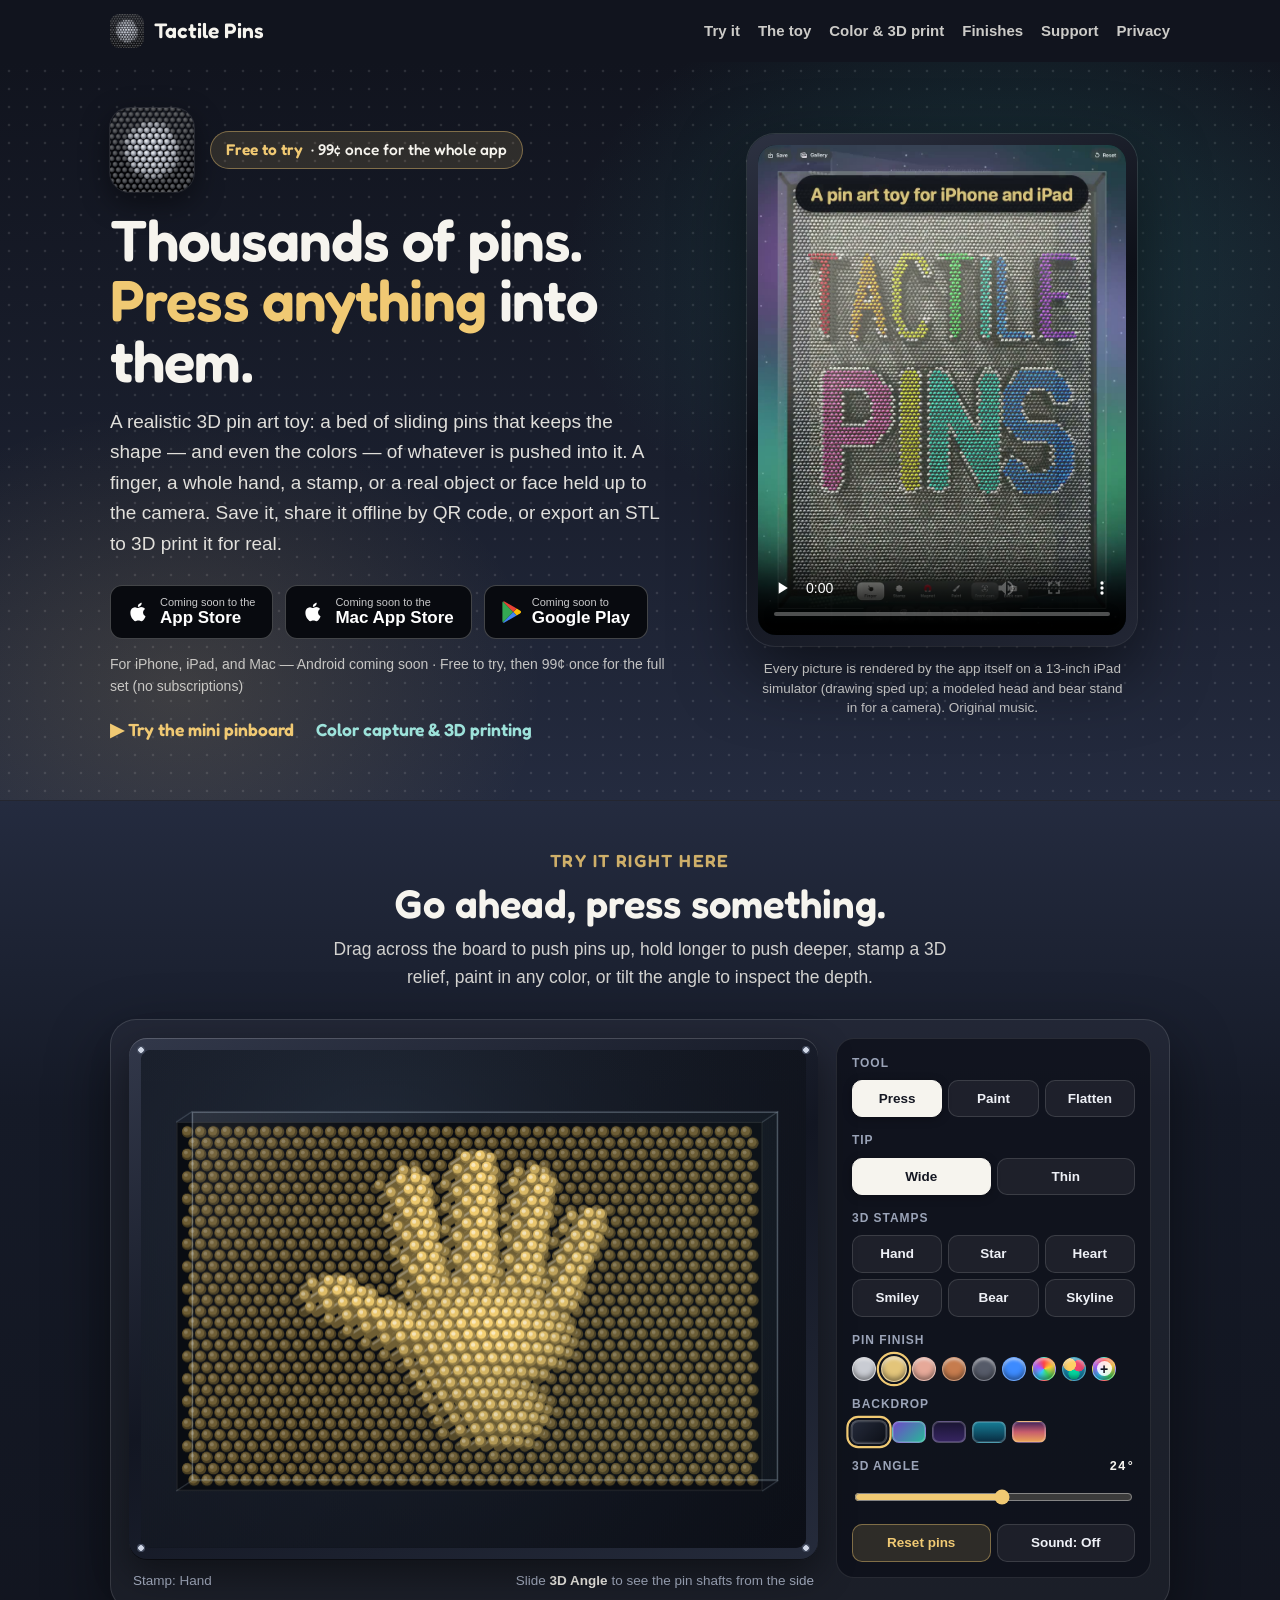
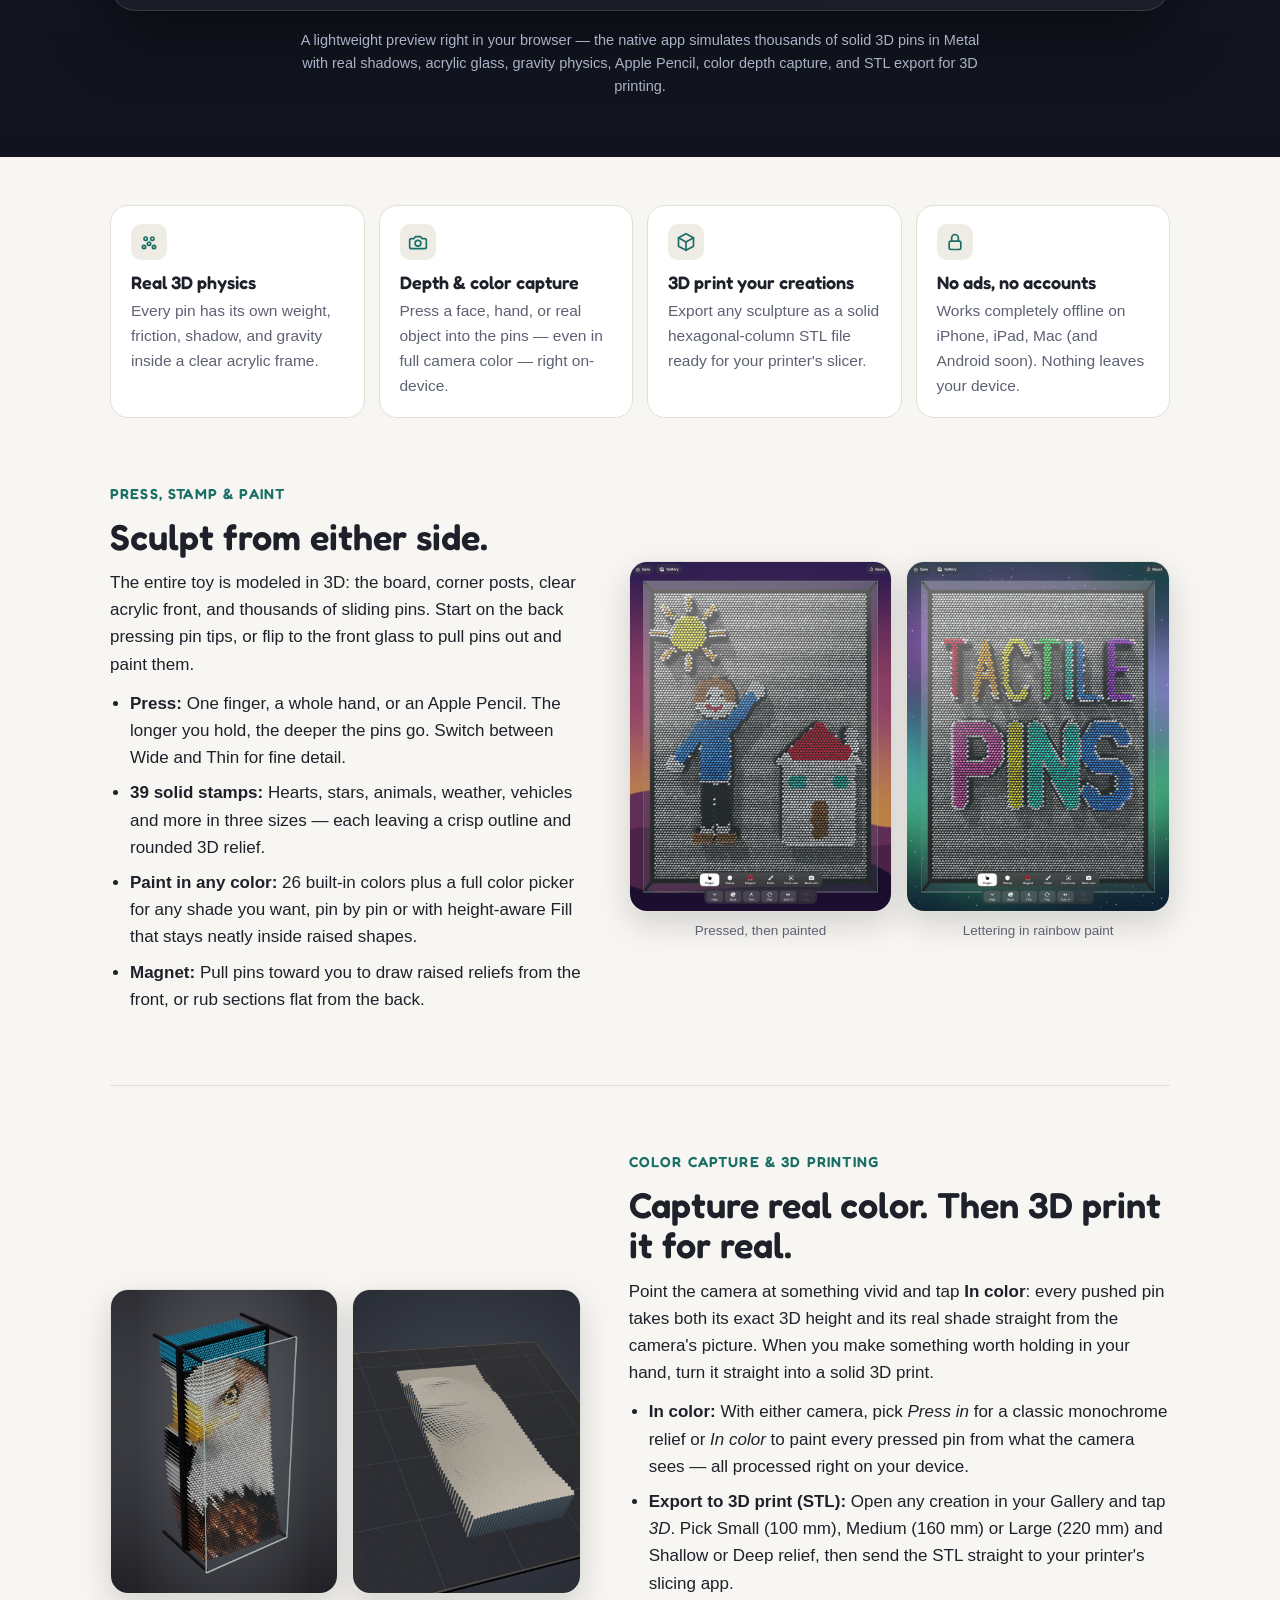
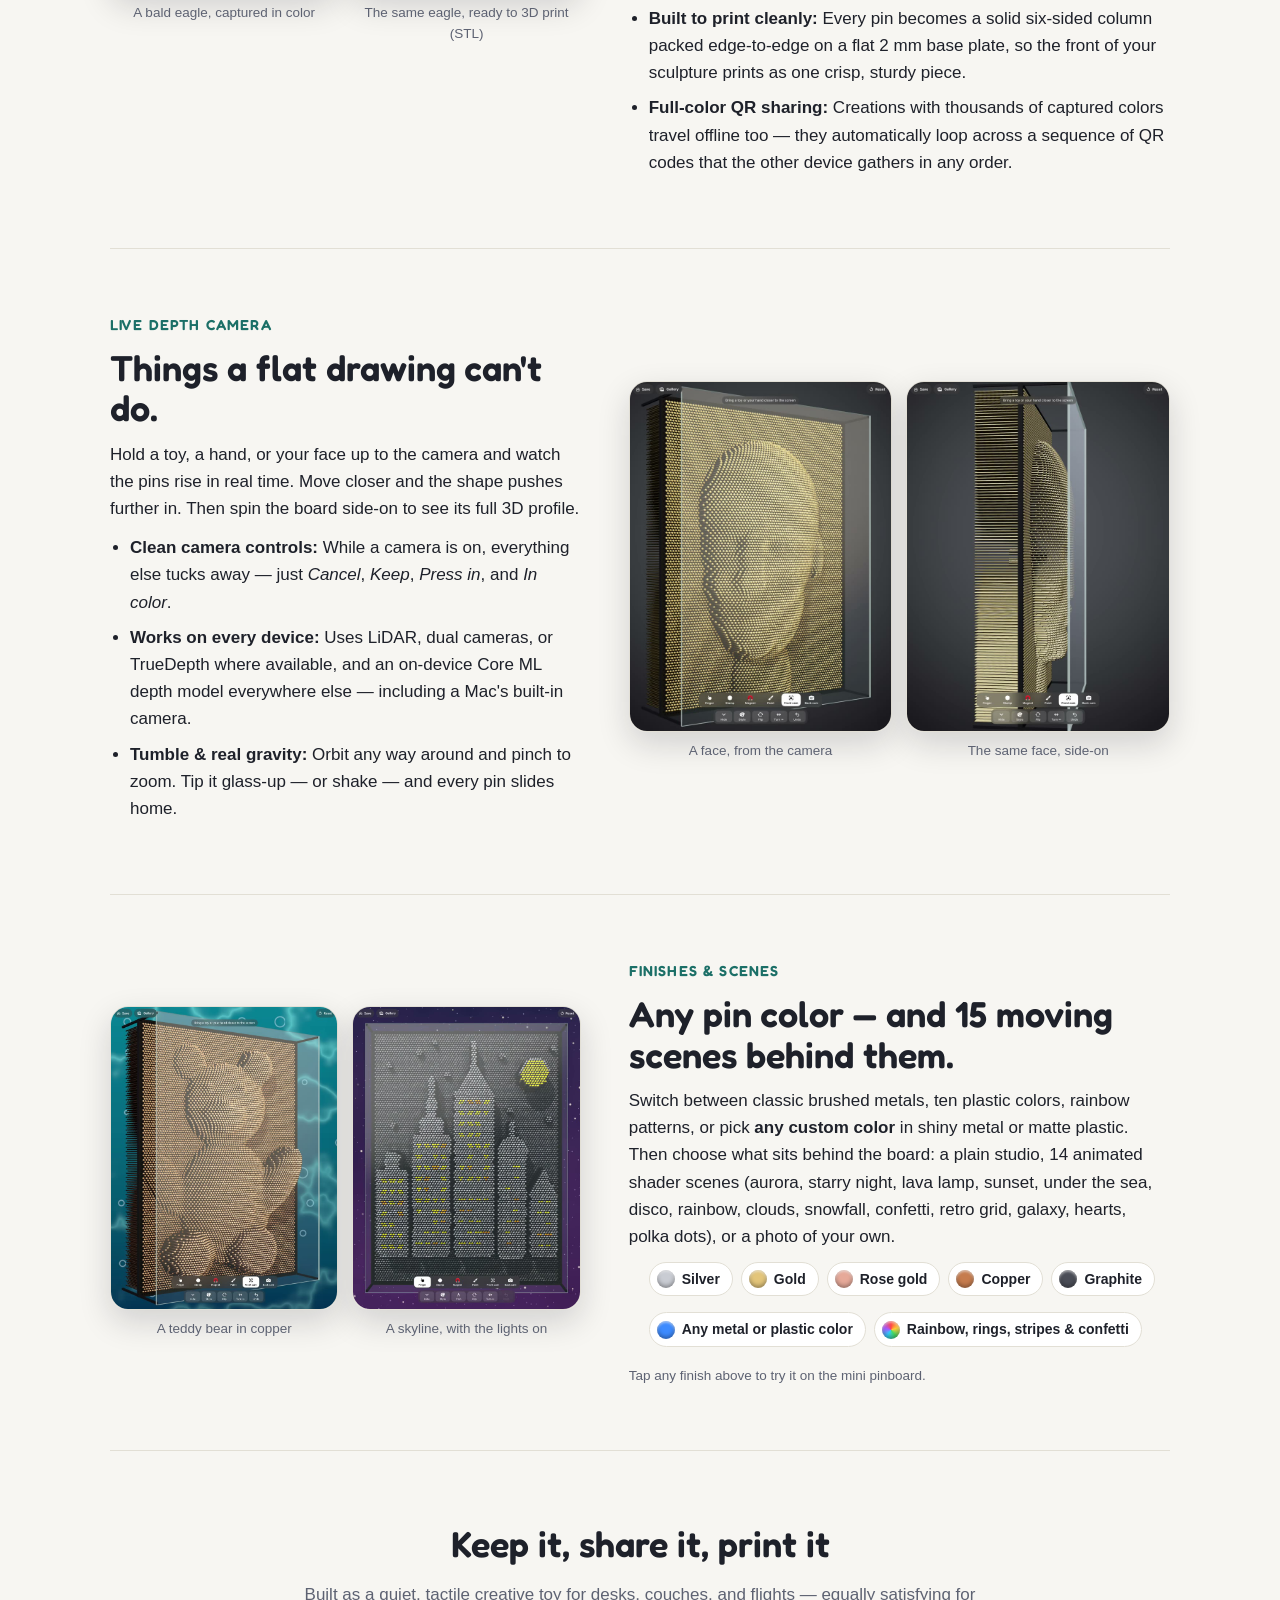
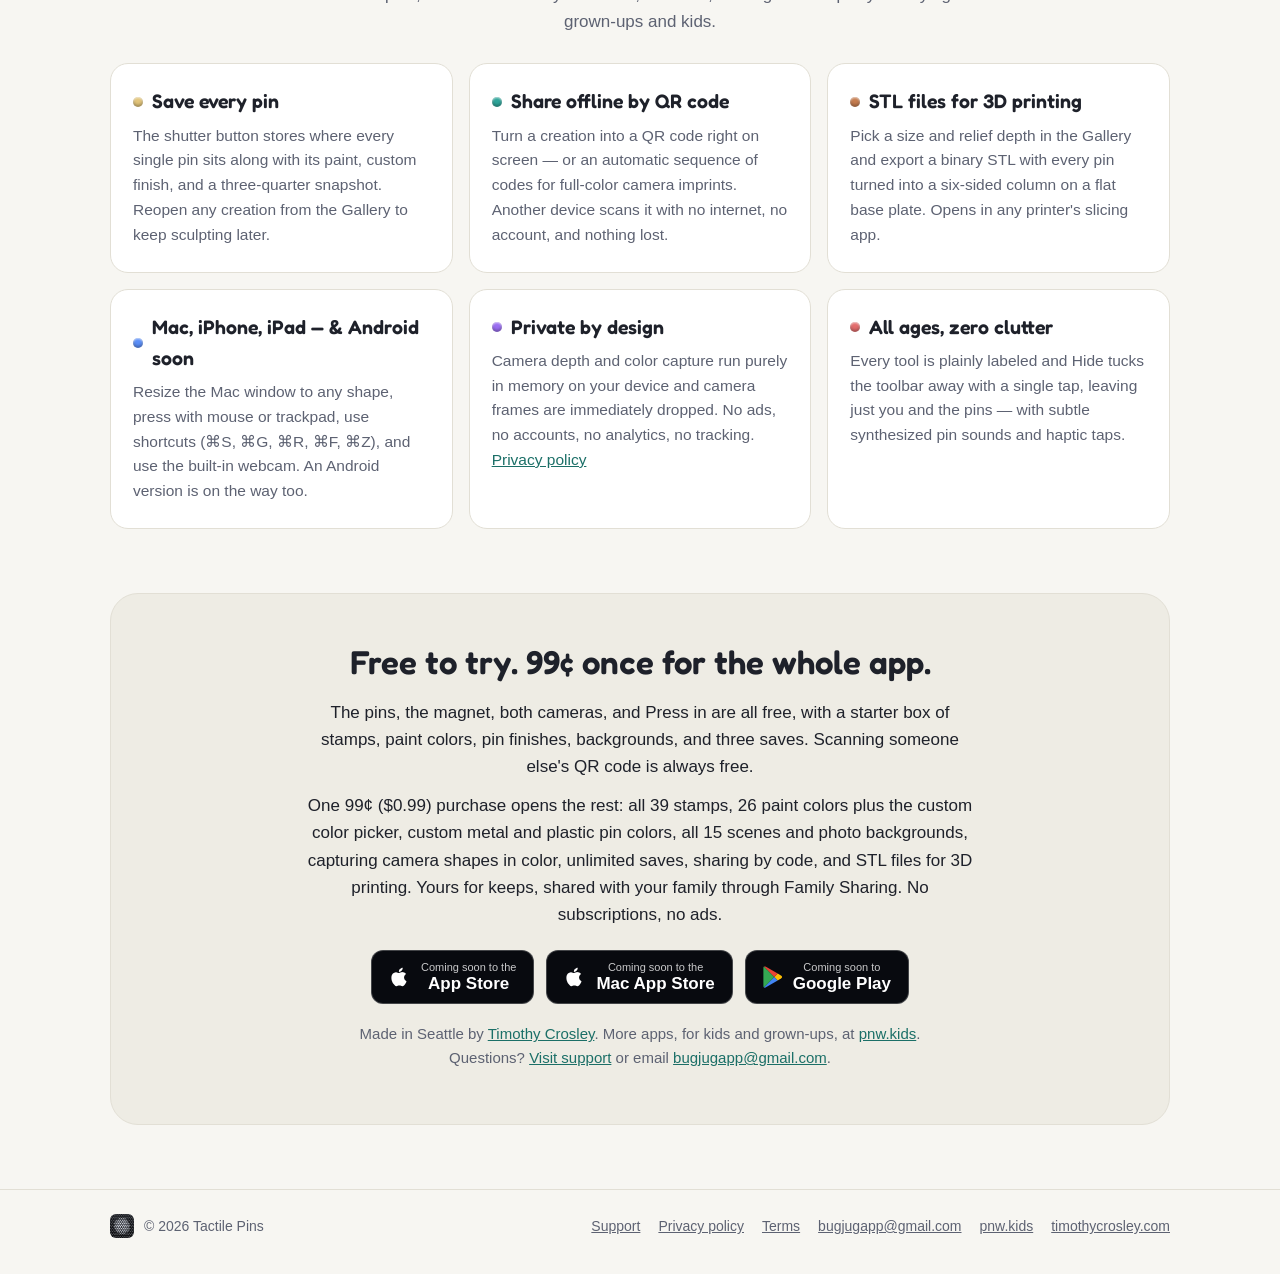
==== commit a98f1ea4: "Add color capture, 3D printing, 99¢ pricing, Android badge, and US English - Feature real color-capt" ====
--- a/index.html
+++ b/index.html
@@ -3,18 +3,18 @@
 <head>
 <meta charset="utf-8">
 <meta name="viewport" content="width=device-width, initial-scale=1">
-<title>Tactile Pins: a 3D pin art toy for iPhone, iPad and Mac</title>
-<meta name="description" content="A bed of thousands of sliding pins that keeps the shape of whatever is pressed into it. Press, stamp, paint, scan real objects and tumble a realistic 3D pin art toy on iPhone, iPad and Mac. No ads, no accounts, no tracking.">
+<title>Tactile Pins: a 3D pin art toy for iPhone, iPad, Mac and Android</title>
+<meta name="description" content="A bed of thousands of sliding pins that keeps the shape — and colors — of whatever is pressed into it. Press, stamp, paint, capture real objects in color, share offline by QR code, and export STL files to 3D print. Free to try, then 99¢ once for the whole app. For iPhone, iPad, and Mac, with Android coming soon. No ads, no accounts, no tracking.">
 <meta property="og:title" content="Tactile Pins">
-<meta property="og:description" content="A realistic 3D pin art toy for iPhone, iPad and Mac.">
+<meta property="og:description" content="A realistic 3D pin art toy: press, stamp, paint, capture real objects in color, and export creations as STL files to 3D print. Free to try, then 99¢ once.">
 <meta property="og:url" content="https://tactilepins.github.io/">
 <meta property="og:image" content="https://tactilepins.github.io/media/icon-512.png">
 <meta property="og:type" content="website">
 <meta name="theme-color" content="#11141e">
 <link rel="icon" type="image/png" href="media/icon-180.png">
 <link rel="apple-touch-icon" href="media/icon-180.png">
-<link rel="stylesheet" href="style.css?v=6">
-<script src="pinboard.js?v=4" defer></script>
+<link rel="stylesheet" href="style.css?v=9">
+<script src="pinboard.js?v=6" defer></script>
 </head>
 <body>
 
@@ -24,7 +24,7 @@
     <nav aria-label="Primary">
       <a class="wide" href="#play">Try it</a>
       <a class="wide" href="#toy">The toy</a>
-      <a class="wide" href="#camera">Camera</a>
+      <a class="wide" href="#color-print">Color &amp; 3D print</a>
       <a class="wide" href="#finishes">Finishes</a>
       <a href="support.html">Support</a>
       <a href="privacy.html">Privacy</a>
@@ -35,9 +35,12 @@
 <section class="hero">
   <div class="wrap">
     <div>
-      <img class="hero-icon" src="media/icon-512.png" alt="Tactile Pins app icon: a domed shape pressed into a honeycomb grid of silver pins" width="84" height="84">
+      <div class="hero-top">
+        <img class="hero-icon" src="media/icon-512.png" alt="Tactile Pins app icon: a domed shape pressed into a honeycomb grid of silver pins" width="84" height="84">
+        <a class="price-pill" href="#deal"><strong>Free to try</strong> · 99¢ once for the whole app</a>
+      </div>
       <h1>Thousands of pins.<br><em>Press anything</em> into them.</h1>
-      <p class="lede">A realistic 3D pin art toy for iPhone, iPad and Mac: a bed of sliding pins that keeps the shape of whatever is pushed into it. A finger, a whole hand, a stamp, or a real object or face held up to the camera. Every pin stops at its own depth, so what you make is genuinely 3D.</p>
+      <p class="lede">A realistic 3D pin art toy: a bed of sliding pins that keeps the shape — and even the colors — of whatever is pushed into it. A finger, a whole hand, a stamp, or a real object or face held up to the camera. Save it, share it offline by QR code, or export an STL to 3D print it for real.</p>
       <div class="cta">
         <span class="badge" aria-label="Coming soon to the App Store for iPhone and iPad">
           <svg width="22" height="22" viewBox="0 0 24 24" aria-hidden="true"><path fill="currentColor" d="M16.4 12.6c0-2.6 2.1-3.8 2.2-3.9-1.2-1.8-3.1-2-3.7-2-1.6-.2-3.1.9-3.9.9-.8 0-2-.9-3.3-.9-1.7 0-3.3 1-4.2 2.5-1.8 3.1-.5 7.7 1.3 10.2.9 1.2 1.9 2.6 3.2 2.6 1.3-.1 1.8-.8 3.3-.8 1.6 0 2 .8 3.3.8 1.4 0 2.3-1.3 3.1-2.5 1-1.4 1.4-2.8 1.4-2.9 0 0-2.7-1-2.7-4zM13.9 5c.7-.9 1.2-2 1-3.2-1 0-2.3.7-3 1.6-.7.8-1.2 2-1.1 3.1 1.2.1 2.3-.6 3.1-1.5z"/></svg>
@@ -47,11 +50,15 @@
           <svg width="22" height="22" viewBox="0 0 24 24" aria-hidden="true"><path fill="currentColor" d="M16.4 12.6c0-2.6 2.1-3.8 2.2-3.9-1.2-1.8-3.1-2-3.7-2-1.6-.2-3.1.9-3.9.9-.8 0-2-.9-3.3-.9-1.7 0-3.3 1-4.2 2.5-1.8 3.1-.5 7.7 1.3 10.2.9 1.2 1.9 2.6 3.2 2.6 1.3-.1 1.8-.8 3.3-.8 1.6 0 2 .8 3.3.8 1.4 0 2.3-1.3 3.1-2.5 1-1.4 1.4-2.8 1.4-2.9 0 0-2.7-1-2.7-4zM13.9 5c.7-.9 1.2-2 1-3.2-1 0-2.3.7-3 1.6-.7.8-1.2 2-1.1 3.1 1.2.1 2.3-.6 3.1-1.5z"/></svg>
           <span><small>Coming soon to the</small>Mac App Store</span>
         </span>
-        <span class="note">For iPhone, iPad and Mac · Free to play, with one purchase for the full set</span>
+        <span class="badge" aria-label="Coming soon to Google Play for Android">
+          <svg width="20" height="22" viewBox="0 0 20 22" aria-hidden="true"><path fill="#34a853" d="M1 .6 11.3 11 1 21.4c-.4-.2-.6-.6-.6-1.1V1.7C.4 1.2.6.8 1 .6z"/><path fill="#fbbc04" d="m14.7 7.6 3.6 2.1c1 .6 1 2 0 2.6l-3.6 2.1-3.4-3.4z"/><path fill="#4285f4" d="M11.3 11 14.7 14.4 2.5 21.4c-.5.3-1 .3-1.5 0z"/><path fill="#ea4335" d="M1 .6c.5-.3 1-.3 1.5 0l12.2 7-3.4 3.4z"/></svg>
+          <span><small>Coming soon to</small>Google Play</span>
+        </span>
+        <span class="note">For iPhone, iPad, and Mac — Android coming soon · Free to try, then 99¢ once for the full set (no subscriptions)</span>
       </div>
       <p class="watch">
         <a href="#play">&#9654;&nbsp;Try the mini pinboard</a>
-        <a class="secondary" href="#toy">Explore the features</a>
+        <a class="secondary" href="#color-print">Color capture &amp; 3D printing</a>
       </p>
     </div>
 
@@ -59,9 +66,9 @@
       <div class="device">
         <video id="promo" src="media/tactile-pins.mp4?v=5" poster="media/poster.jpg"
                controls playsinline preload="none" width="900" height="1200"
-               aria-label="A 68-second Tactile Pins trailer with music: the words Tactile Pins are pressed into a bed of pins and painted in rainbow colours; a head comes up to the camera and the pins rise into a face, which turns from side to side and is then seen in profile; a teddy bear is scanned in the same way; a city skyline is drawn, flipped round and given lit windows and a yellow moon; and a waving person, a house and a sun are drawn and coloured in."></video>
-      </div>
-      <p class="trailer-note">Every picture is rendered by the app itself on a 13-inch iPad simulator (drawing sped up; a modelled head and bear stand in for a camera). Original music.</p>
+               aria-label="A 68-second Tactile Pins trailer with music: the words Tactile Pins are pressed into a bed of pins and painted in rainbow colors; a head comes up to the camera and the pins rise into a face, which turns from side to side and is then seen in profile; a teddy bear is scanned in the same way; a city skyline is drawn, flipped around and given lit windows and a yellow moon; and a waving person, a house and a sun are drawn and colored in."></video>
+      </div>
+      <p class="trailer-note">Every picture is rendered by the app itself on a 13-inch iPad simulator (drawing sped up; a modeled head and bear stand in for a camera). Original music.</p>
     </div>
   </div>
 </section>
@@ -71,7 +78,7 @@
     <div class="playground-head">
       <p class="kicker">Try it right here</p>
       <h2 id="play-title">Go ahead, press something.</h2>
-      <p>Drag across the board to push pins up, hold longer to push deeper, stamp a 3D relief, paint in colour, or tilt the angle to inspect the depth.</p>
+      <p>Drag across the board to push pins up, hold longer to push deeper, stamp a 3D relief, paint in any color, or tilt the angle to inspect the depth.</p>
     </div>
 
     <div class="toy-shell">
@@ -94,7 +101,7 @@
               <button type="button" class="pill-btn" data-pin-tool="paint" aria-pressed="false">Paint</button>
               <button type="button" class="pill-btn" data-pin-tool="erase" aria-pressed="false">Flatten</button>
             </div>
-            <div id="paint-palette" class="paint-row" role="group" aria-label="Paint colours">
+            <div id="paint-palette" class="paint-row" role="group" aria-label="Paint colors">
               <button type="button" class="swatch is-active" data-paint-color="rainbow" title="Rainbow brush" aria-label="Rainbow brush" style="background:conic-gradient(#f44,#fc3,#4d6,#3cf,#a5f,#f44)"></button>
               <button type="button" class="swatch" data-paint-color="red" title="Coral red" aria-label="Coral red" style="background:#ee4c42"></button>
               <button type="button" class="swatch" data-paint-color="orange" title="Amber" aria-label="Amber" style="background:#fa922c"></button>
@@ -103,6 +110,9 @@
               <button type="button" class="swatch" data-paint-color="blue" title="Blue" aria-label="Blue" style="background:#3a94ff"></button>
               <button type="button" class="swatch" data-paint-color="purple" title="Violet" aria-label="Violet" style="background:#a460f5"></button>
               <button type="button" class="swatch" data-paint-color="pink" title="Pink" aria-label="Pink" style="background:#f562ae"></button>
+              <label class="swatch swatch-custom" data-paint-color="custom" title="Pick any paint color">
+                <input id="custom-paint-input" type="color" value="#2eccb0" aria-label="Pick any custom paint color">
+              </label>
             </div>
           </div>
 
@@ -137,6 +147,9 @@
               <button type="button" class="swatch" data-pin-finish="plastic" title="Plastic blue" aria-label="Plastic blue pins" aria-pressed="false" style="background:#3d8bff"></button>
               <button type="button" class="swatch" data-pin-finish="rainbow" title="Rainbow" aria-label="Rainbow pins" aria-pressed="false" style="background:conic-gradient(#f44,#fc3,#4d6,#3cf,#a5f,#f44)"></button>
               <button type="button" class="swatch" data-pin-finish="confetti" title="Confetti" aria-label="Confetti pins" aria-pressed="false" style="background:radial-gradient(circle at 30% 30%,#ffd166 0 28%,transparent 30%),radial-gradient(circle at 72% 35%,#ef476f 0 26%,transparent 28%),radial-gradient(circle at 50% 72%,#06d6a0 0 28%,#118ab2 30%)"></button>
+              <label class="swatch swatch-custom" data-pin-finish="custom" title="Pick any pin color">
+                <input id="custom-finish-input" type="color" value="#33bfe5" aria-label="Pick any custom pin color">
+              </label>
             </div>
           </div>
 
@@ -169,7 +182,7 @@
       </div>
     </div>
 
-    <p class="playground-foot">A lightweight preview right in your browser — the native app simulates thousands of solid 3D pins in Metal with real shadows, acrylic glass, gravity physics, Apple Pencil, and live camera depth scanning.</p>
+    <p class="playground-foot">A lightweight preview right in your browser — the native app simulates thousands of solid 3D pins in Metal with real shadows, acrylic glass, gravity physics, Apple Pencil, color depth capture, and STL export for 3D printing.</p>
   </div>
 </section>
 
@@ -183,21 +196,21 @@
     </li>
     <li>
       <span class="pill-icon" aria-hidden="true">
-        <svg width="20" height="20" viewBox="0 0 24 24" fill="none" stroke="currentColor" stroke-width="2" stroke-linecap="round" stroke-linejoin="round"><rect x="3" y="4" width="18" height="12" rx="2"/><line x1="8" y1="20" x2="16" y2="20"/><line x1="12" y1="16" x2="12" y2="20"/></svg>
-      </span>
-      <strong>iPhone, iPad &amp; Mac</strong>Sculpt with one finger, a whole hand, mouse, trackpad, or an Apple Pencil.
+        <svg width="20" height="20" viewBox="0 0 24 24" fill="none" stroke="currentColor" stroke-width="2" stroke-linecap="round" stroke-linejoin="round"><path d="M4 8h3l2-2.5h6L17 8h3a2 2 0 0 1 2 2v8a2 2 0 0 1-2 2H4a2 2 0 0 1-2-2v-8a2 2 0 0 1 2-2z"/><circle cx="12" cy="13.5" r="3.5"/></svg>
+      </span>
+      <strong>Depth &amp; color capture</strong>Press a face, hand, or real object into the pins — even in full camera color — right on-device.
     </li>
     <li>
       <span class="pill-icon" aria-hidden="true">
-        <svg width="20" height="20" viewBox="0 0 24 24" fill="none" stroke="currentColor" stroke-width="2" stroke-linecap="round" stroke-linejoin="round"><path d="M4 8h3l2-2.5h6L17 8h3a2 2 0 0 1 2 2v8a2 2 0 0 1-2 2H4a2 2 0 0 1-2-2v-8a2 2 0 0 1 2-2z"/><circle cx="12" cy="13.5" r="3.5"/></svg>
-      </span>
-      <strong>Camera depth</strong>Press a face, hand, or real object right into the pins using LiDAR or an on-device model.
+        <svg width="20" height="20" viewBox="0 0 24 24" fill="none" stroke="currentColor" stroke-width="2" stroke-linecap="round" stroke-linejoin="round"><path d="M12 2 3 7v10l9 5 9-5V7l-9-5z"/><path d="M3 7l9 5 9-5"/><path d="M12 22V12"/></svg>
+      </span>
+      <strong>3D print your creations</strong>Export any sculpture as a solid hexagonal-column STL file ready for your printer's slicer.
     </li>
     <li>
       <span class="pill-icon" aria-hidden="true">
         <svg width="20" height="20" viewBox="0 0 24 24" fill="none" stroke="currentColor" stroke-width="2" stroke-linecap="round" stroke-linejoin="round"><rect x="5" y="11" width="14" height="10" rx="2"/><path d="M8 11V7a4 4 0 0 1 8 0v4"/></svg>
       </span>
-      <strong>No ads, no accounts</strong>Works completely offline. Camera frames and creations never leave your device.
+      <strong>No ads, no accounts</strong>Works completely offline on iPhone, iPad, Mac (and Android soon). Nothing leaves your device.
     </li>
   </ul>
 
@@ -205,36 +218,59 @@
     <div>
       <p class="kicker">Press, stamp &amp; paint</p>
       <h2>Sculpt from either side.</h2>
-      <p>The entire toy is modelled in 3D: the board, corner posts, clear acrylic front, and thousands of sliding pins. Start on the back pressing pin tips, or flip to the front glass to pull pins out and paint them.</p>
+      <p>The entire toy is modeled in 3D: the board, corner posts, clear acrylic front, and thousands of sliding pins. Start on the back pressing pin tips, or flip to the front glass to pull pins out and paint them.</p>
       <ul>
         <li><strong>Press:</strong> One finger, a whole hand, or an Apple Pencil. The longer you hold, the deeper the pins go. Switch between Wide and Thin for fine detail.</li>
-        <li><strong>Stamp:</strong> Solid sculpted shapes in three sizes — hearts, stars, animals, weather and more — each with a crisp outline and rounded 3D relief.</li>
-        <li><strong>Paint:</strong> Twelve colours from either side, pin by pin or with height-aware Fill that stops neatly at the edges of a raised shape.</li>
+        <li><strong>39 solid stamps:</strong> Hearts, stars, animals, weather, vehicles and more in three sizes — each leaving a crisp outline and rounded 3D relief.</li>
+        <li><strong>Paint in any color:</strong> 26 built-in colors plus a full color picker for any shade you want, pin by pin or with height-aware Fill that stays neatly inside raised shapes.</li>
         <li><strong>Magnet:</strong> Pull pins toward you to draw raised reliefs from the front, or rub sections flat from the back.</li>
       </ul>
     </div>
     <figure>
       <button type="button" class="shot-btn" aria-label="Zoom in: Pressed, then painted">
-        <img class="shot" src="media/shot-person.jpg" width="720" height="960" loading="lazy" alt="A waving person, a house and a sun pressed into silver pins and painted in colour">
+        <img class="shot" src="media/shot-person.jpg" width="720" height="960" loading="lazy" alt="A waving person, a house and a sun pressed into silver pins and painted in color">
         <span class="shot-cap">Pressed, then painted</span>
       </button>
       <button type="button" class="shot-btn" aria-label="Zoom in: Lettering in rainbow paint">
-        <img class="shot" src="media/shot-title.jpg" width="720" height="960" loading="lazy" alt="The words Tactile Pins standing out of silver pins, each letter painted a different colour">
+        <img class="shot" src="media/shot-title.jpg" width="720" height="960" loading="lazy" alt="The words Tactile Pins standing out of silver pins, each letter painted a different color">
         <span class="shot-cap">Lettering in rainbow paint</span>
       </button>
     </figure>
   </div>
 
-  <div class="feature flip" id="camera">
+  <div class="feature flip" id="color-print">
+    <div>
+      <p class="kicker">Color capture &amp; 3D printing</p>
+      <h2>Capture real color. Then 3D print it for real.</h2>
+      <p>Point the camera at something vivid and tap <strong>In color</strong>: every pushed pin takes both its exact 3D height and its real shade straight from the camera's picture. When you make something worth holding in your hand, turn it straight into a solid 3D print.</p>
+      <ul>
+        <li><strong>In color:</strong> With either camera, pick <em>Press in</em> for a classic monochrome relief or <em>In color</em> to paint every pressed pin from what the camera sees — all processed right on your device.</li>
+        <li><strong>Export to 3D print (STL):</strong> Open any creation in your Gallery and tap <em>3D</em>. Pick Small (100&nbsp;mm), Medium (160&nbsp;mm) or Large (220&nbsp;mm) and Shallow or Deep relief, then send the STL straight to your printer's slicing app.</li>
+        <li><strong>Built to print cleanly:</strong> Every pin becomes a solid six-sided column packed edge-to-edge on a flat 2&nbsp;mm base plate, so the front of your sculpture prints as one crisp, sturdy piece.</li>
+        <li><strong>Full-color QR sharing:</strong> Creations with thousands of captured colors travel offline too — they automatically loop across a sequence of QR codes that the other device gathers in any order.</li>
+      </ul>
+    </div>
+    <figure>
+      <button type="button" class="shot-btn" aria-label="Zoom in: A bald eagle, captured in color">
+        <img class="shot" src="media/shot-color.jpg" width="720" height="960" loading="lazy" alt="A bald eagle captured in real color on 3D pins: white head feathers, golden beak, dark eye, and brown wings standing out against custom sky-blue pins inside the clear acrylic box">
+        <span class="shot-cap">A bald eagle, captured in color</span>
+      </button>
+      <button type="button" class="shot-btn" aria-label="Zoom in: The same eagle, exported as an STL to 3D print">
+        <img class="shot" src="media/shot-print.jpg" width="720" height="960" loading="lazy" alt="The same bald eagle creation exported as a 3D-printable STL file: packed six-sided hexagonal columns on a flat base plate resting on a 3D printer build plate">
+        <span class="shot-cap">The same eagle, ready to 3D print (STL)</span>
+      </button>
+    </figure>
+  </div>
+
+  <div class="feature" id="camera">
     <div>
       <p class="kicker">Live depth camera</p>
       <h2>Things a flat drawing can't do.</h2>
-      <p>Hold a real object, a hand, or your face up to the camera and watch the pins rise in real time. Move closer and the shape pushes further in. Then spin the board side-on to inspect its full 3D profile.</p>
+      <p>Hold a toy, a hand, or your face up to the camera and watch the pins rise in real time. Move closer and the shape pushes further in. Then spin the board side-on to see its full 3D profile.</p>
       <ul>
-        <li><strong>Back &amp; front cameras:</strong> Scan a mug, a toy, or a portrait — even on a Mac with its built-in webcam.</li>
-        <li><strong>Press in:</strong> Hold still and tap Press in to capture a clean multi-frame relief lifted smoothly from the background.</li>
-        <li><strong>Works on every device:</strong> Uses LiDAR, dual cameras, or TrueDepth where available, and an on-device depth model everywhere else.</li>
-        <li><strong>Tumble &amp; gravity:</strong> Orbit any way round and pinch to zoom. Tip it glass-up — or shake — and every pin slides home.</li>
+        <li><strong>Clean camera controls:</strong> While a camera is on, everything else tucks away — just <em>Cancel</em>, <em>Keep</em>, <em>Press in</em>, and <em>In color</em>.</li>
+        <li><strong>Works on every device:</strong> Uses LiDAR, dual cameras, or TrueDepth where available, and an on-device Core ML depth model everywhere else — including a Mac's built-in camera.</li>
+        <li><strong>Tumble &amp; real gravity:</strong> Orbit any way around and pinch to zoom. Tip it glass-up — or shake — and every pin slides home.</li>
       </ul>
     </div>
     <figure>
@@ -249,18 +285,18 @@
     </figure>
   </div>
 
-  <div class="feature" id="finishes">
+  <div class="feature flip" id="finishes">
     <div>
       <p class="kicker">Finishes &amp; scenes</p>
-      <h2>Pick the pins and what sits behind them.</h2>
-      <p>Switch between classic brushed metals, bold plastic colours, or patterns across the whole pin bed — then pair them with a plain studio, six moving scenes (aurora, starry night, lava lamp, sunset, under the sea, disco), or a photo of your own.</p>
+      <h2>Any pin color — and 15 moving scenes behind them.</h2>
+      <p>Switch between classic brushed metals, ten plastic colors, rainbow patterns, or pick <strong>any custom color</strong> in shiny metal or matte plastic. Then choose what sits behind the board: a plain studio, 14 animated shader scenes (aurora, starry night, lava lamp, sunset, under the sea, disco, rainbow, clouds, snowfall, confetti, retro grid, galaxy, hearts, polka dots), or a photo of your own.</p>
       <ul class="finishes" aria-label="Try a finish on the mini pinboard">
         <li><button type="button" data-pin-finish="silver" data-jump-toy="true"><i style="background:#c9ccd3"></i>Silver</button></li>
         <li><button type="button" data-pin-finish="gold" data-jump-toy="true"><i style="background:#e3c57a"></i>Gold</button></li>
         <li><button type="button" data-pin-finish="rosegold" data-jump-toy="true"><i style="background:#e6a999"></i>Rose gold</button></li>
         <li><button type="button" data-pin-finish="copper" data-jump-toy="true"><i style="background:#c67c4e"></i>Copper</button></li>
         <li><button type="button" data-pin-finish="graphite" data-jump-toy="true"><i style="background:#4a4d57"></i>Graphite</button></li>
-        <li><button type="button" data-pin-finish="plastic" data-jump-toy="true"><i style="background:#3d8bff"></i>Ten plastic colours</button></li>
+        <li><button type="button" data-pin-finish="plastic" data-jump-toy="true"><i style="background:#3d8bff"></i>Any metal or plastic color</button></li>
         <li><button type="button" data-pin-finish="rainbow" data-jump-toy="true"><i style="background:conic-gradient(#f44,#fc3,#4d6,#3cf,#a5f,#f44)"></i>Rainbow, rings, stripes &amp; confetti</button></li>
       </ul>
       <p class="finishes-hint">Tap any finish above to try it on the mini pinboard.</p>
@@ -278,40 +314,40 @@
   </div>
 
   <section class="details" id="keep">
-    <h2>Keep it, share it, play anywhere</h2>
+    <h2>Keep it, share it, print it</h2>
     <p>Built as a quiet, tactile creative toy for desks, couches, and flights — equally satisfying for grown-ups and kids.</p>
     <div class="cards">
       <div class="card">
         <h3><span class="card-dot" style="background:#e3c57a"></span>Save every pin</h3>
-        <p>The shutter button stores where every single pin sits along with its paint, finish, and a three-quarter snapshot. Reopen any creation from the Gallery to carry on sculpting later.</p>
-      </div>
-      <div class="card">
-        <h3><span class="card-dot" style="background:#2ea59a"></span>Share by QR code</h3>
-        <p>Turn a creation into a QR code right on screen. The whole 3D sculpture lives inside the code itself — another iPhone, iPad, or Mac just scans it with no internet and no account.</p>
-      </div>
-      <div class="card">
-        <h3><span class="card-dot" style="background:#c67c4e"></span>Real gravity &amp; sound</h3>
-        <p>Subtle pin sounds and haptic taps respond as you sculpt. Keep turning locked to left-and-right so nothing spills by accident, or unlock all axes and tip the board glass-up to clear.</p>
-      </div>
-      <div class="card">
-        <h3><span class="card-dot" style="background:#5b8ff9"></span>Native on Mac too</h3>
-        <p>Resize the window to any proportion, click and drag to press, scroll to orbit, and use keyboard shortcuts (⌘S, ⌘G, ⌘R, ⌘F, ⌘Z). Works with the Mac's built-in camera too.</p>
+        <p>The shutter button stores where every single pin sits along with its paint, custom finish, and a three-quarter snapshot. Reopen any creation from the Gallery to keep sculpting later.</p>
+      </div>
+      <div class="card">
+        <h3><span class="card-dot" style="background:#2ea59a"></span>Share offline by QR code</h3>
+        <p>Turn a creation into a QR code right on screen — or an automatic sequence of codes for full-color camera imprints. Another device scans it with no internet, no account, and nothing lost.</p>
+      </div>
+      <div class="card">
+        <h3><span class="card-dot" style="background:#c67c4e"></span>STL files for 3D printing</h3>
+        <p>Pick a size and relief depth in the Gallery and export a binary STL with every pin turned into a six-sided column on a flat base plate. Opens in any printer's slicing app.</p>
+      </div>
+      <div class="card">
+        <h3><span class="card-dot" style="background:#5b8ff9"></span>Mac, iPhone, iPad — &amp; Android soon</h3>
+        <p>Resize the Mac window to any shape, press with mouse or trackpad, use shortcuts (⌘S, ⌘G, ⌘R, ⌘F, ⌘Z), and use the built-in webcam. An Android version is on the way too.</p>
       </div>
       <div class="card">
         <h3><span class="card-dot" style="background:#9b6ef3"></span>Private by design</h3>
-        <p>Camera depth runs entirely in memory on your device and frames are immediately dropped. No ads, no accounts, no analytics, no tracking. <a href="privacy.html">Privacy policy</a></p>
+        <p>Camera depth and color capture run purely in memory on your device and camera frames are immediately dropped. No ads, no accounts, no analytics, no tracking. <a href="privacy.html">Privacy policy</a></p>
       </div>
       <div class="card">
         <h3><span class="card-dot" style="background:#e46d6d"></span>All ages, zero clutter</h3>
-        <p>Every tool is plainly labelled and Hide tucks the toolbar away with a single tap, leaving just you and the pins. Relaxing fidget desk toy for adults, instant magic for kids.</p>
+        <p>Every tool is plainly labeled and Hide tucks the toolbar away with a single tap, leaving just you and the pins — with subtle synthesized pin sounds and haptic taps.</p>
       </div>
     </div>
   </section>
 
   <section class="closing" id="deal">
-    <h2>Free to play. One purchase for the full set.</h2>
-    <p>The pins, the magnet, both cameras and Press in are all free, with a starter box of stamps, colours, pins, backgrounds and three saves.</p>
-    <p>One purchase opens the rest: every stamp, colour, pin finish and background, a photo of your own behind the pins, unlimited saves and sharing by code. Yours for keeps, shared with your family through Family Sharing. No subscriptions, no ads.</p>
+    <h2>Free to try. 99¢ once for the whole app.</h2>
+    <p>The pins, the magnet, both cameras, and Press in are all free, with a starter box of stamps, paint colors, pin finishes, backgrounds, and three saves. Scanning someone else's QR code is always free.</p>
+    <p>One 99¢ ($0.99) purchase opens the rest: all 39 stamps, 26 paint colors plus the custom color picker, custom metal and plastic pin colors, all 15 scenes and photo backgrounds, capturing camera shapes in color, unlimited saves, sharing by code, and STL files for 3D printing. Yours for keeps, shared with your family through Family Sharing. No subscriptions, no ads.</p>
     <div class="cta">
       <span class="badge" aria-label="Coming soon to the App Store for iPhone and iPad">
         <svg width="22" height="22" viewBox="0 0 24 24" aria-hidden="true"><path fill="currentColor" d="M16.4 12.6c0-2.6 2.1-3.8 2.2-3.9-1.2-1.8-3.1-2-3.7-2-1.6-.2-3.1.9-3.9.9-.8 0-2-.9-3.3-.9-1.7 0-3.3 1-4.2 2.5-1.8 3.1-.5 7.7 1.3 10.2.9 1.2 1.9 2.6 3.2 2.6 1.3-.1 1.8-.8 3.3-.8 1.6 0 2 .8 3.3.8 1.4 0 2.3-1.3 3.1-2.5 1-1.4 1.4-2.8 1.4-2.9 0 0-2.7-1-2.7-4zM13.9 5c.7-.9 1.2-2 1-3.2-1 0-2.3.7-3 1.6-.7.8-1.2 2-1.1 3.1 1.2.1 2.3-.6 3.1-1.5z"/></svg>
@@ -320,6 +356,10 @@
       <span class="badge" aria-label="Coming soon to the Mac App Store">
         <svg width="22" height="22" viewBox="0 0 24 24" aria-hidden="true"><path fill="currentColor" d="M16.4 12.6c0-2.6 2.1-3.8 2.2-3.9-1.2-1.8-3.1-2-3.7-2-1.6-.2-3.1.9-3.9.9-.8 0-2-.9-3.3-.9-1.7 0-3.3 1-4.2 2.5-1.8 3.1-.5 7.7 1.3 10.2.9 1.2 1.9 2.6 3.2 2.6 1.3-.1 1.8-.8 3.3-.8 1.6 0 2 .8 3.3.8 1.4 0 2.3-1.3 3.1-2.5 1-1.4 1.4-2.8 1.4-2.9 0 0-2.7-1-2.7-4zM13.9 5c.7-.9 1.2-2 1-3.2-1 0-2.3.7-3 1.6-.7.8-1.2 2-1.1 3.1 1.2.1 2.3-.6 3.1-1.5z"/></svg>
         <span><small>Coming soon to the</small>Mac App Store</span>
+      </span>
+      <span class="badge" aria-label="Coming soon to Google Play for Android">
+        <svg width="20" height="22" viewBox="0 0 20 22" aria-hidden="true"><path fill="#34a853" d="M1 .6 11.3 11 1 21.4c-.4-.2-.6-.6-.6-1.1V1.7C.4 1.2.6.8 1 .6z"/><path fill="#fbbc04" d="m14.7 7.6 3.6 2.1c1 .6 1 2 0 2.6l-3.6 2.1-3.4-3.4z"/><path fill="#4285f4" d="M11.3 11 14.7 14.4 2.5 21.4c-.5.3-1 .3-1.5 0z"/><path fill="#ea4335" d="M1 .6c.5-.3 1-.3 1.5 0l12.2 7-3.4 3.4z"/></svg>
+        <span><small>Coming soon to</small>Google Play</span>
       </span>
     </div>
     <p class="meta">Made in Seattle by <a href="https://timothycrosley.com">Timothy&nbsp;Crosley</a>. More apps, for kids and grown-ups, at <a href="https://pnw.kids">pnw.kids</a>. Questions? <a href="support.html">Visit support</a> or email <a href="mailto:bugjugapp@gmail.com">bugjugapp@gmail.com</a>.</p>
--- a/style.css
+++ b/style.css
@@ -104,12 +104,43 @@
   gap: 48px;
   align-items: center;
 }
+.hero-top {
+  display: flex;
+  flex-wrap: wrap;
+  align-items: center;
+  gap: 16px;
+  margin-bottom: 18px;
+}
 .hero-icon {
   width: 84px;
   height: 84px;
   border-radius: 20px;
   box-shadow: 0 10px 30px rgba(0, 0, 0, .48), 0 0 0 1px rgba(255, 255, 255, .12);
-  margin-bottom: 18px;
+  flex: none;
+}
+.price-pill {
+  display: inline-flex;
+  align-items: center;
+  gap: 8px;
+  padding: 8px 15px;
+  border-radius: 999px;
+  background: rgba(240, 201, 115, .13);
+  border: 1px solid rgba(240, 201, 115, .42);
+  color: #f6f4ee;
+  font-family: "Fredoka", ui-rounded, sans-serif;
+  font-size: 15.5px;
+  font-weight: 500;
+  line-height: 1.25;
+  text-decoration: none;
+  transition: background .14s ease, border-color .14s ease;
+}
+.price-pill:hover {
+  background: rgba(240, 201, 115, .22);
+  border-color: var(--gold);
+}
+.price-pill strong {
+  color: var(--gold);
+  font-weight: 600;
 }
 .hero h1 {
   font-size: clamp(38px, 5.4vw, 58px);
@@ -323,10 +354,10 @@
   border-color: var(--gold);
 }
 
-.swatch-row { display: flex; flex-wrap: wrap; gap: 7px; align-items: center; }
+.swatch-row { display: flex; flex-wrap: wrap; gap: 6px; align-items: center; }
 .swatch {
-  width: 26px;
-  height: 26px;
+  width: 24px;
+  height: 24px;
   border-radius: 50%;
   border: 1.5px solid rgba(255, 255, 255, .24);
   box-shadow: inset 0 -3px 5px rgba(0, 0, 0, .4), inset 0 2px 3px rgba(255, 255, 255, .55);
@@ -345,6 +376,35 @@
   height: 22px;
   border-radius: 7px;
   box-shadow: inset 0 0 0 1px rgba(255, 255, 255, .16);
+}
+.swatch-custom {
+  position: relative;
+  display: inline-grid;
+  place-items: center;
+  background: conic-gradient(#f44, #fc3, #4d6, #3cf, #a5f, #f44);
+  overflow: hidden;
+}
+.swatch-custom::after {
+  content: "+";
+  font-weight: 800;
+  font-size: 14px;
+  line-height: 1;
+  color: #141722;
+  background: rgba(255, 255, 255, .86);
+  width: 15px;
+  height: 15px;
+  border-radius: 50%;
+  display: grid;
+  place-items: center;
+  pointer-events: none;
+}
+.swatch-custom input[type="color"] {
+  position: absolute;
+  inset: -6px;
+  width: calc(100% + 12px);
+  height: calc(100% + 12px);
+  opacity: 0;
+  cursor: pointer;
 }
 
 .paint-row { display: none; flex-wrap: wrap; gap: 6px; padding-top: 2px; }
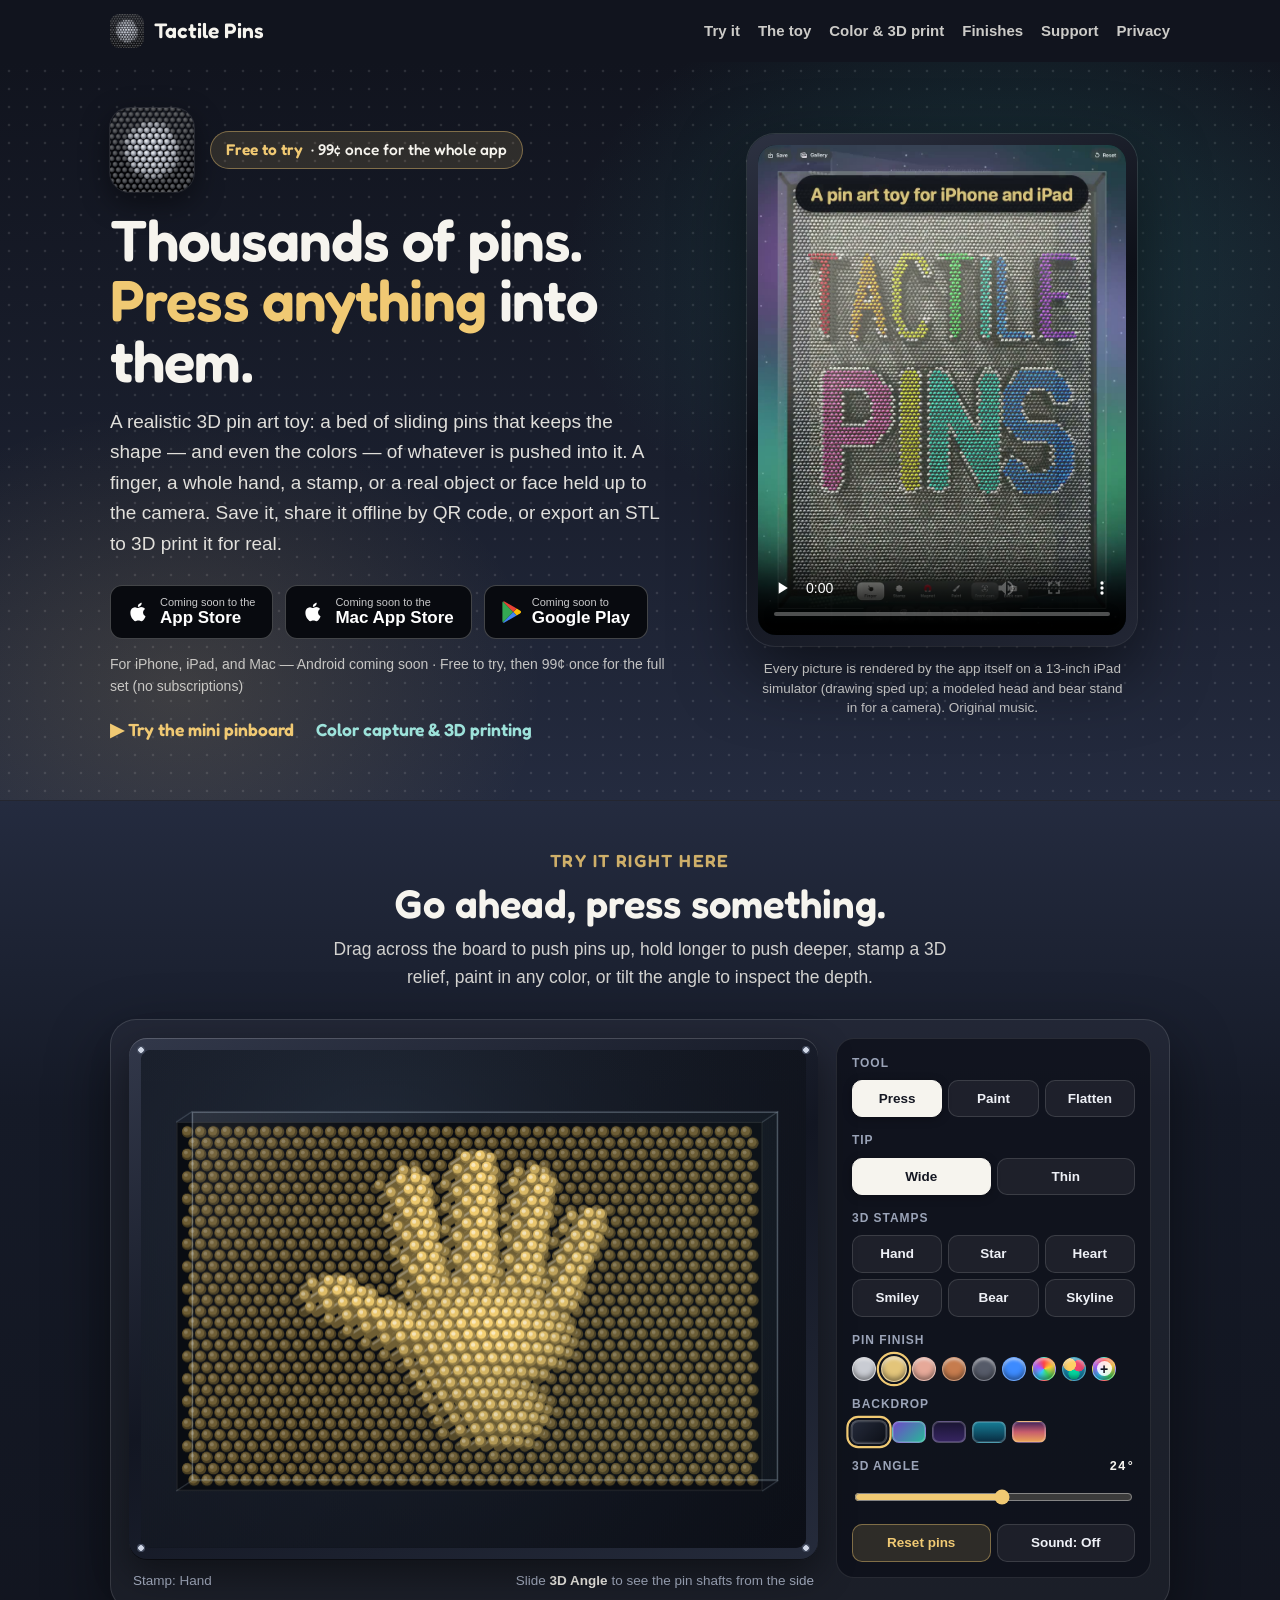
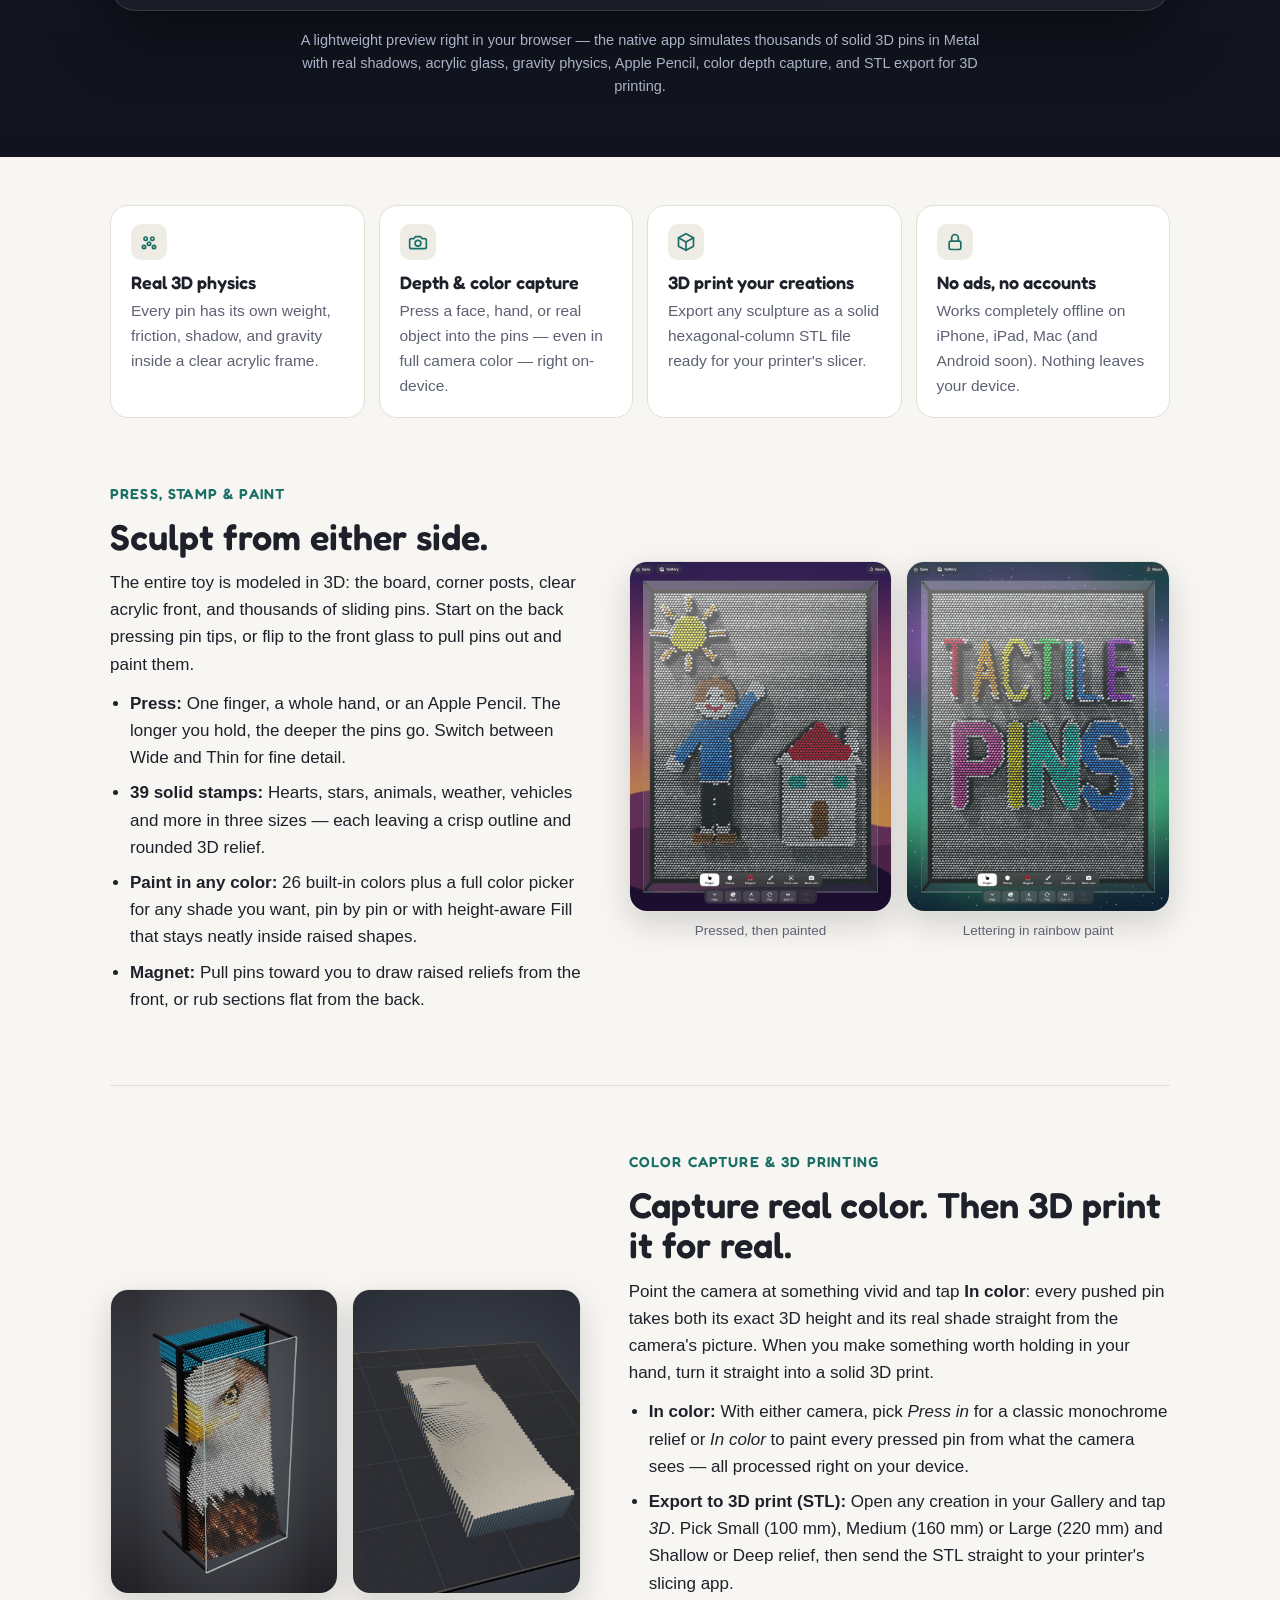
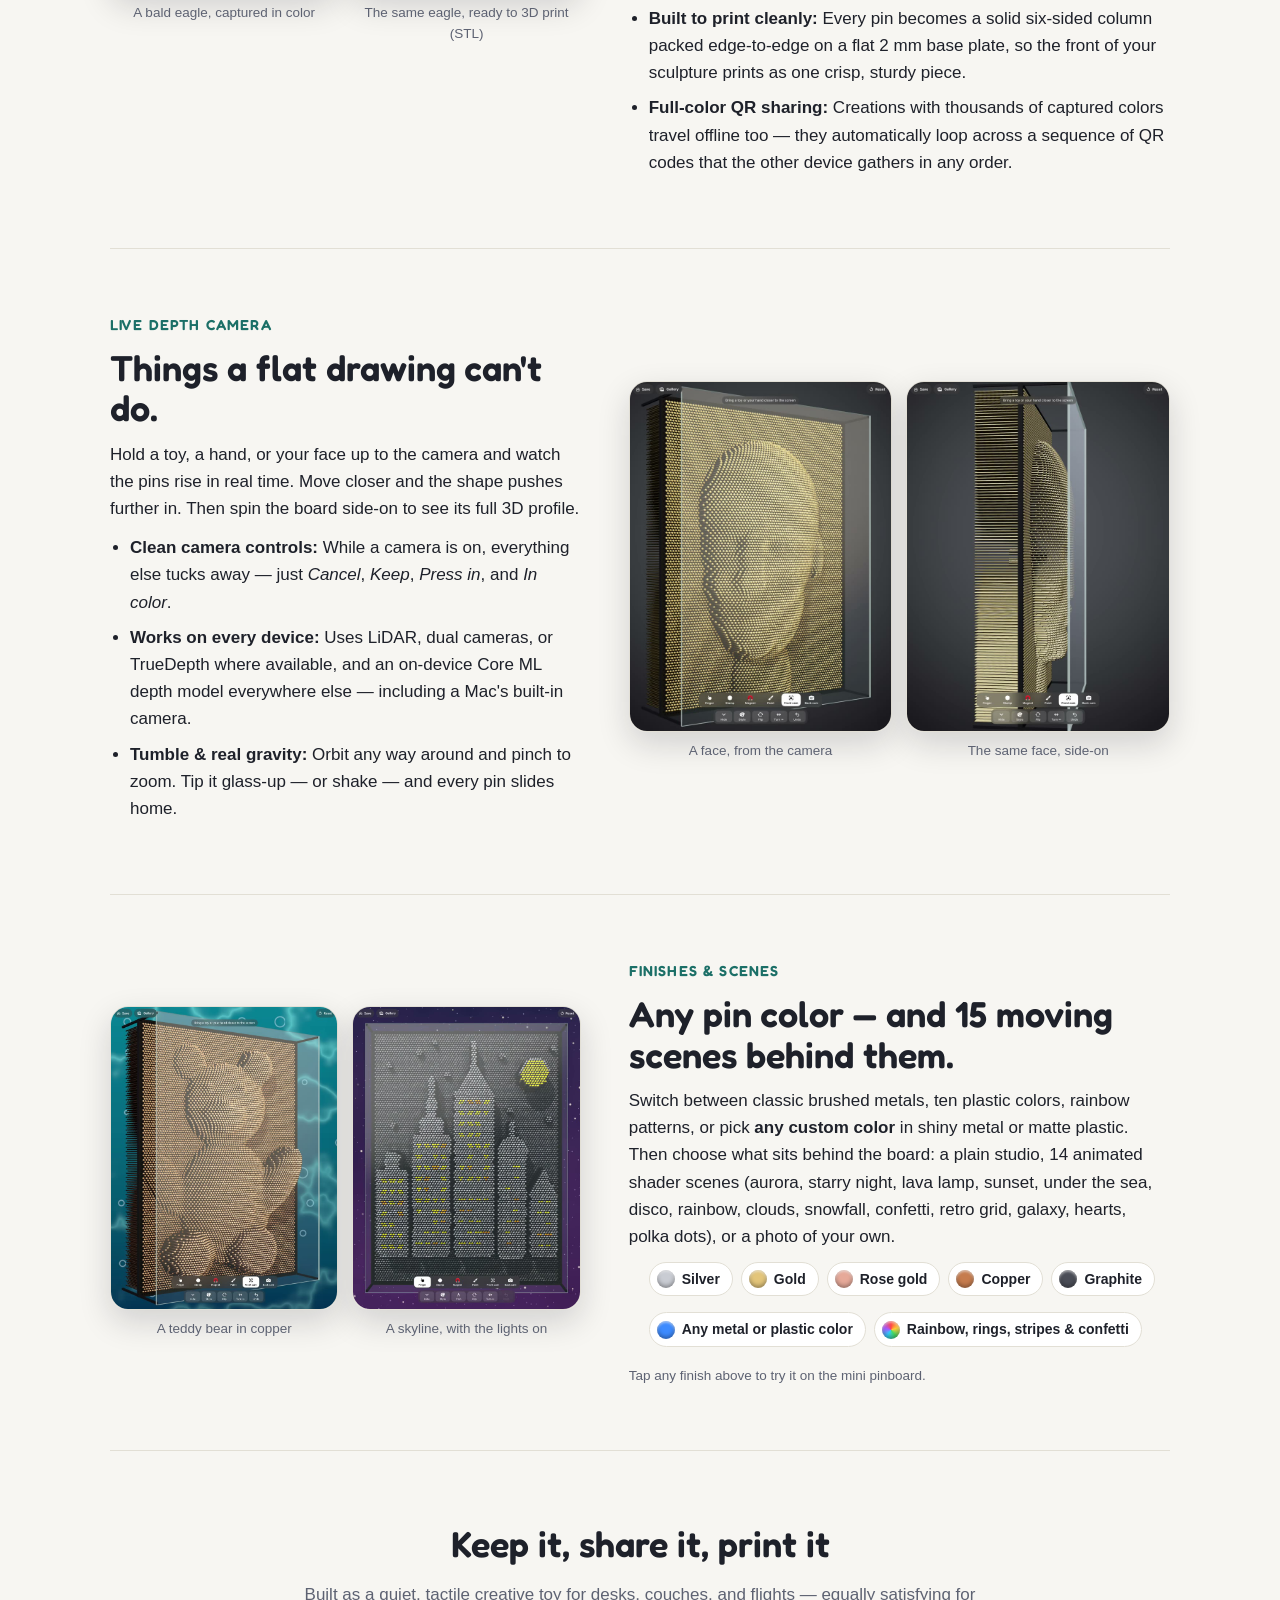
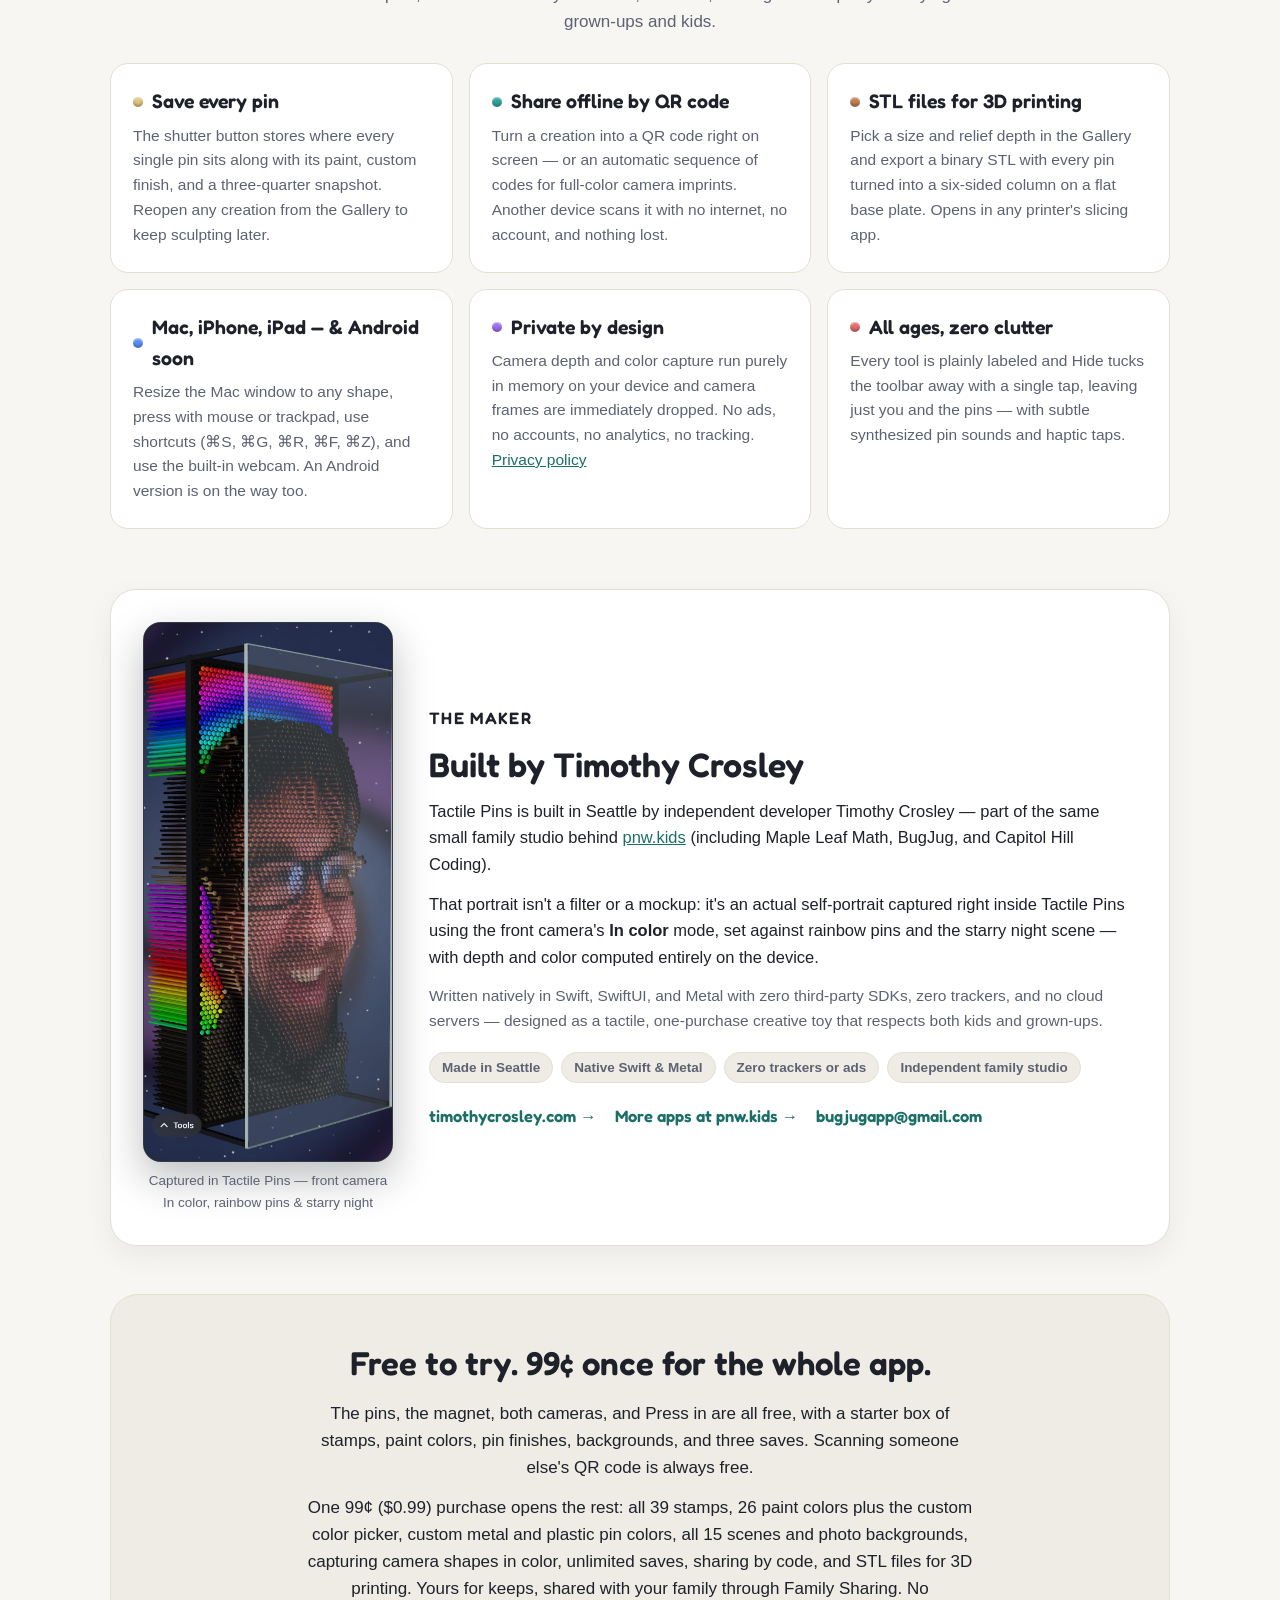
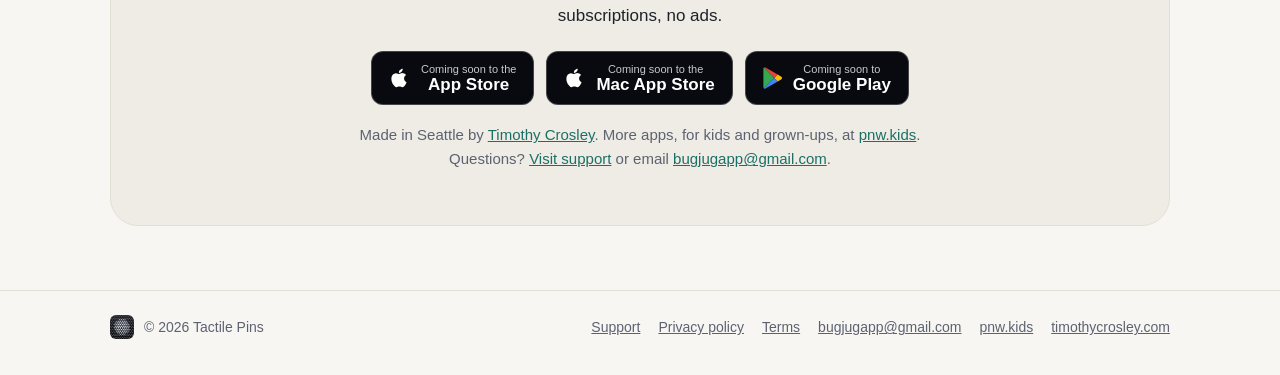
==== commit 40acb977: "Add Built by Timothy Crosley section with 3D pin-art self-portrait Feature a real front-camera In co" ====
--- a/index.html
+++ b/index.html
@@ -13,7 +13,7 @@
 <meta name="theme-color" content="#11141e">
 <link rel="icon" type="image/png" href="media/icon-180.png">
 <link rel="apple-touch-icon" href="media/icon-180.png">
-<link rel="stylesheet" href="style.css?v=9">
+<link rel="stylesheet" href="style.css?v=10">
 <script src="pinboard.js?v=6" defer></script>
 </head>
 <body>
@@ -344,6 +344,35 @@
     </div>
   </section>
 
+  <section class="maker-section" id="maker" aria-labelledby="maker-title">
+    <div class="maker-card">
+      <figure class="maker-figure">
+        <button type="button" class="shot-btn" aria-label="Zoom in: Self-portrait of Timothy Crosley captured in Tactile Pins">
+          <img class="shot shot-tall" src="media/maker-timothy.jpg" width="472" height="1024" loading="lazy" alt="A 3D pin art self-portrait of Timothy Crosley smiling with glasses, captured in color using Tactile Pins' front camera against rainbow pins and the starry night backdrop">
+          <span class="shot-cap">Captured in Tactile Pins — front camera In color, rainbow pins &amp; starry night</span>
+        </button>
+      </figure>
+      <div class="maker-copy">
+        <p class="kicker">The maker</p>
+        <h2 id="maker-title">Built by Timothy Crosley</h2>
+        <p>Tactile Pins is built in Seattle by independent developer Timothy Crosley — part of the same small family studio behind <a href="https://pnw.kids">pnw.kids</a> (including Maple Leaf Math, BugJug, and Capitol Hill Coding).</p>
+        <p>That portrait isn't a filter or a mockup: it's an actual self-portrait captured right inside Tactile Pins using the front camera's <strong>In color</strong> mode, set against rainbow pins and the starry night scene — with depth and color computed entirely on the device.</p>
+        <p class="maker-sub">Written natively in Swift, SwiftUI, and Metal with zero third-party SDKs, zero trackers, and no cloud servers — designed as a tactile, one-purchase creative toy that respects both kids and grown-ups.</p>
+        <ul class="maker-tags" aria-label="Maker highlights">
+          <li>Made in Seattle</li>
+          <li>Native Swift &amp; Metal</li>
+          <li>Zero trackers or ads</li>
+          <li>Independent family studio</li>
+        </ul>
+        <div class="maker-links">
+          <a href="https://timothycrosley.com">timothycrosley.com →</a>
+          <a href="https://pnw.kids">More apps at pnw.kids →</a>
+          <a href="mailto:bugjugapp@gmail.com">bugjugapp@gmail.com</a>
+        </div>
+      </div>
+    </div>
+  </section>
+
   <section class="closing" id="deal">
     <h2>Free to try. 99¢ once for the whole app.</h2>
     <p>The pins, the magnet, both cameras, and Press in are all free, with a starter box of stamps, paint colors, pin finishes, backgrounds, and three saves. Scanning someone else's QR code is always free.</p>
--- a/style.css
+++ b/style.css
@@ -619,6 +619,67 @@
 }
 .card p { margin: 0 0 12px; color: var(--muted); font-size: 15.5px; }
 
+/* ---------- Built by Timothy Crosley (Maker spotlight) ---------- */
+.maker-section { padding: 36px 0 8px; }
+.maker-card {
+  background: var(--card);
+  border: 1px solid var(--line);
+  border-radius: 26px;
+  padding: 32px;
+  display: grid;
+  grid-template-columns: minmax(210px, 250px) 1fr;
+  gap: 36px;
+  align-items: center;
+  box-shadow: 0 10px 30px rgba(17, 20, 30, .06);
+}
+.maker-figure { margin: 0; }
+.shot-tall {
+  aspect-ratio: auto;
+  border-radius: 18px;
+  border: 1px solid rgba(255, 255, 255, .14);
+  background: #141824;
+  box-shadow: 0 16px 40px rgba(17, 20, 30, .28);
+}
+.maker-copy h2 {
+  font-size: clamp(26px, 3.4vw, 34px);
+  line-height: 1.12;
+  margin: 0 0 14px;
+  font-weight: 600;
+}
+.maker-copy p {
+  margin: 0 0 14px;
+  color: var(--ink);
+  font-size: 16.5px;
+}
+.maker-copy p.maker-sub { color: var(--muted); font-size: 15.5px; }
+.maker-tags {
+  display: flex;
+  flex-wrap: wrap;
+  gap: 8px;
+  padding: 0;
+  margin: 18px 0 20px;
+  list-style: none;
+}
+.maker-tags li {
+  background: var(--soft);
+  border: 1px solid var(--line);
+  border-radius: 999px;
+  padding: 4px 12px;
+  font-size: 13.5px;
+  font-weight: 600;
+  color: var(--muted);
+}
+.maker-links {
+  display: flex;
+  flex-wrap: wrap;
+  gap: 10px 18px;
+  font-family: "Fredoka", ui-rounded, sans-serif;
+  font-weight: 600;
+  font-size: 16.5px;
+}
+.maker-links a { text-decoration: none; }
+.maker-links a:hover { text-decoration: underline; text-underline-offset: 4px; }
+
 /* ---------- Closing Card (exact sibling-site pattern) ---------- */
 .closing {
   background: var(--soft);
@@ -650,7 +711,14 @@
   backdrop-filter: blur(5px);
 }
 .lightbox-body { padding: 12px 12px 14px; }
-.lightbox-body img { width: 100%; height: auto; border-radius: 14px; }
+.lightbox-body img {
+  width: auto;
+  max-width: 100%;
+  max-height: 78vh;
+  height: auto;
+  margin: 0 auto;
+  border-radius: 14px;
+}
 .lightbox-foot {
   display: flex;
   align-items: center;
@@ -738,6 +806,8 @@
   .device video { border-radius: 15px; }
   .feature { grid-template-columns: 1fr; gap: 26px; padding: 46px 0; }
   .feature.flip > figure { order: 0; }
+  .maker-card { grid-template-columns: 1fr; gap: 24px; padding: 24px; }
+  .maker-figure { max-width: 240px; margin: 0 auto; }
   .doc section { padding: 20px 18px 10px; }
 }
 @media (max-width: 480px) {
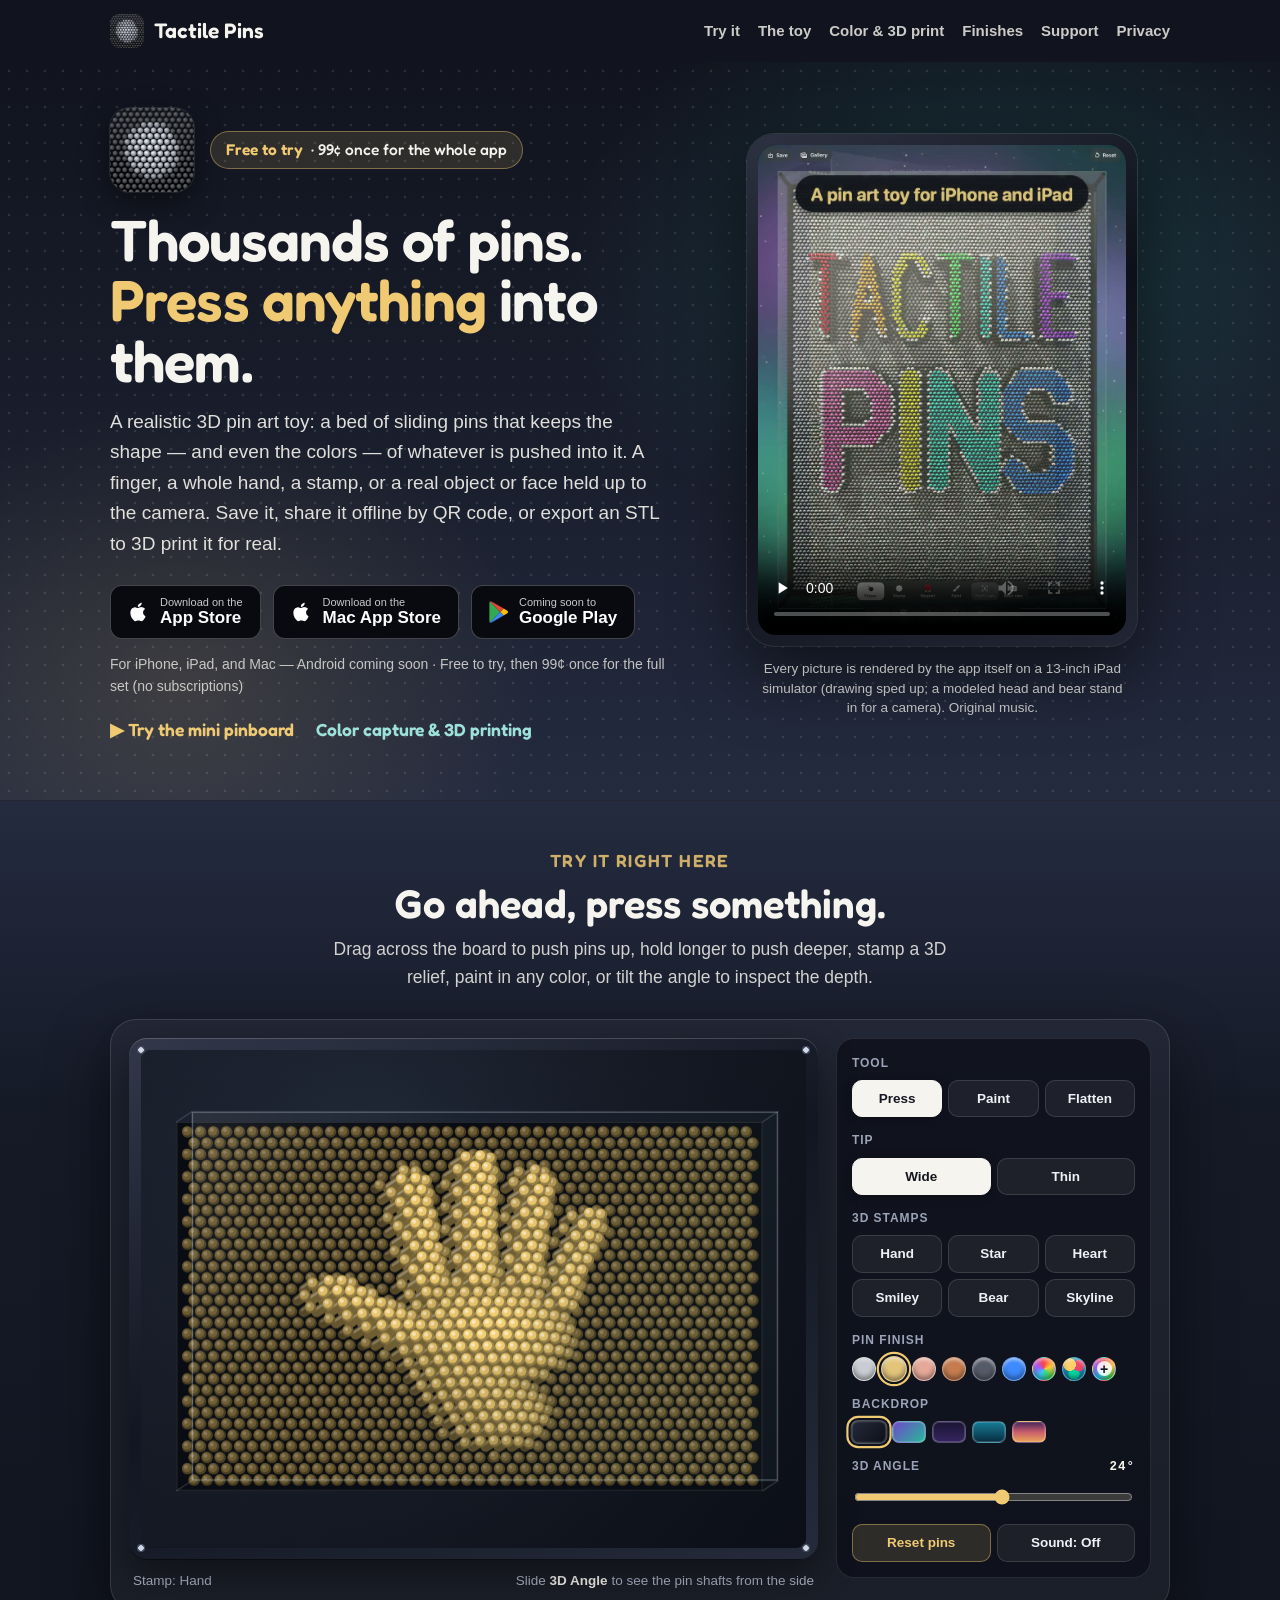
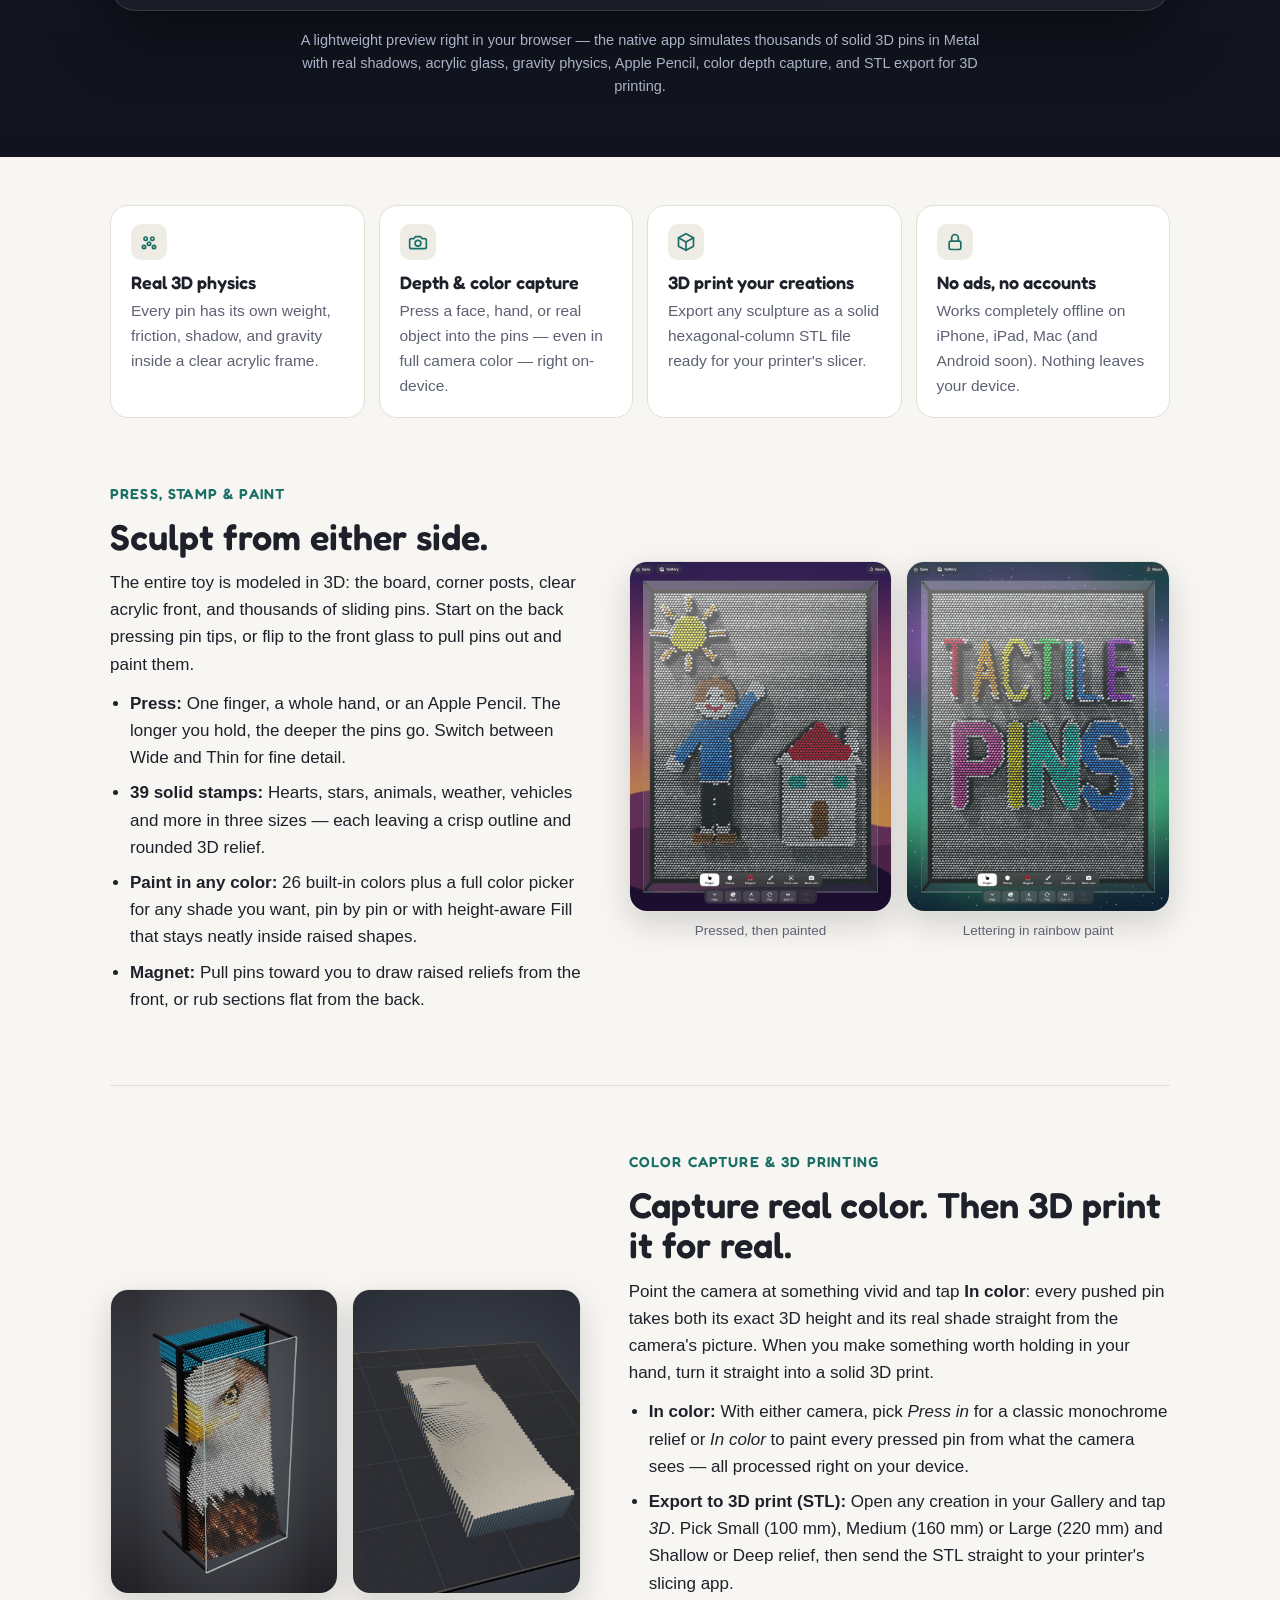
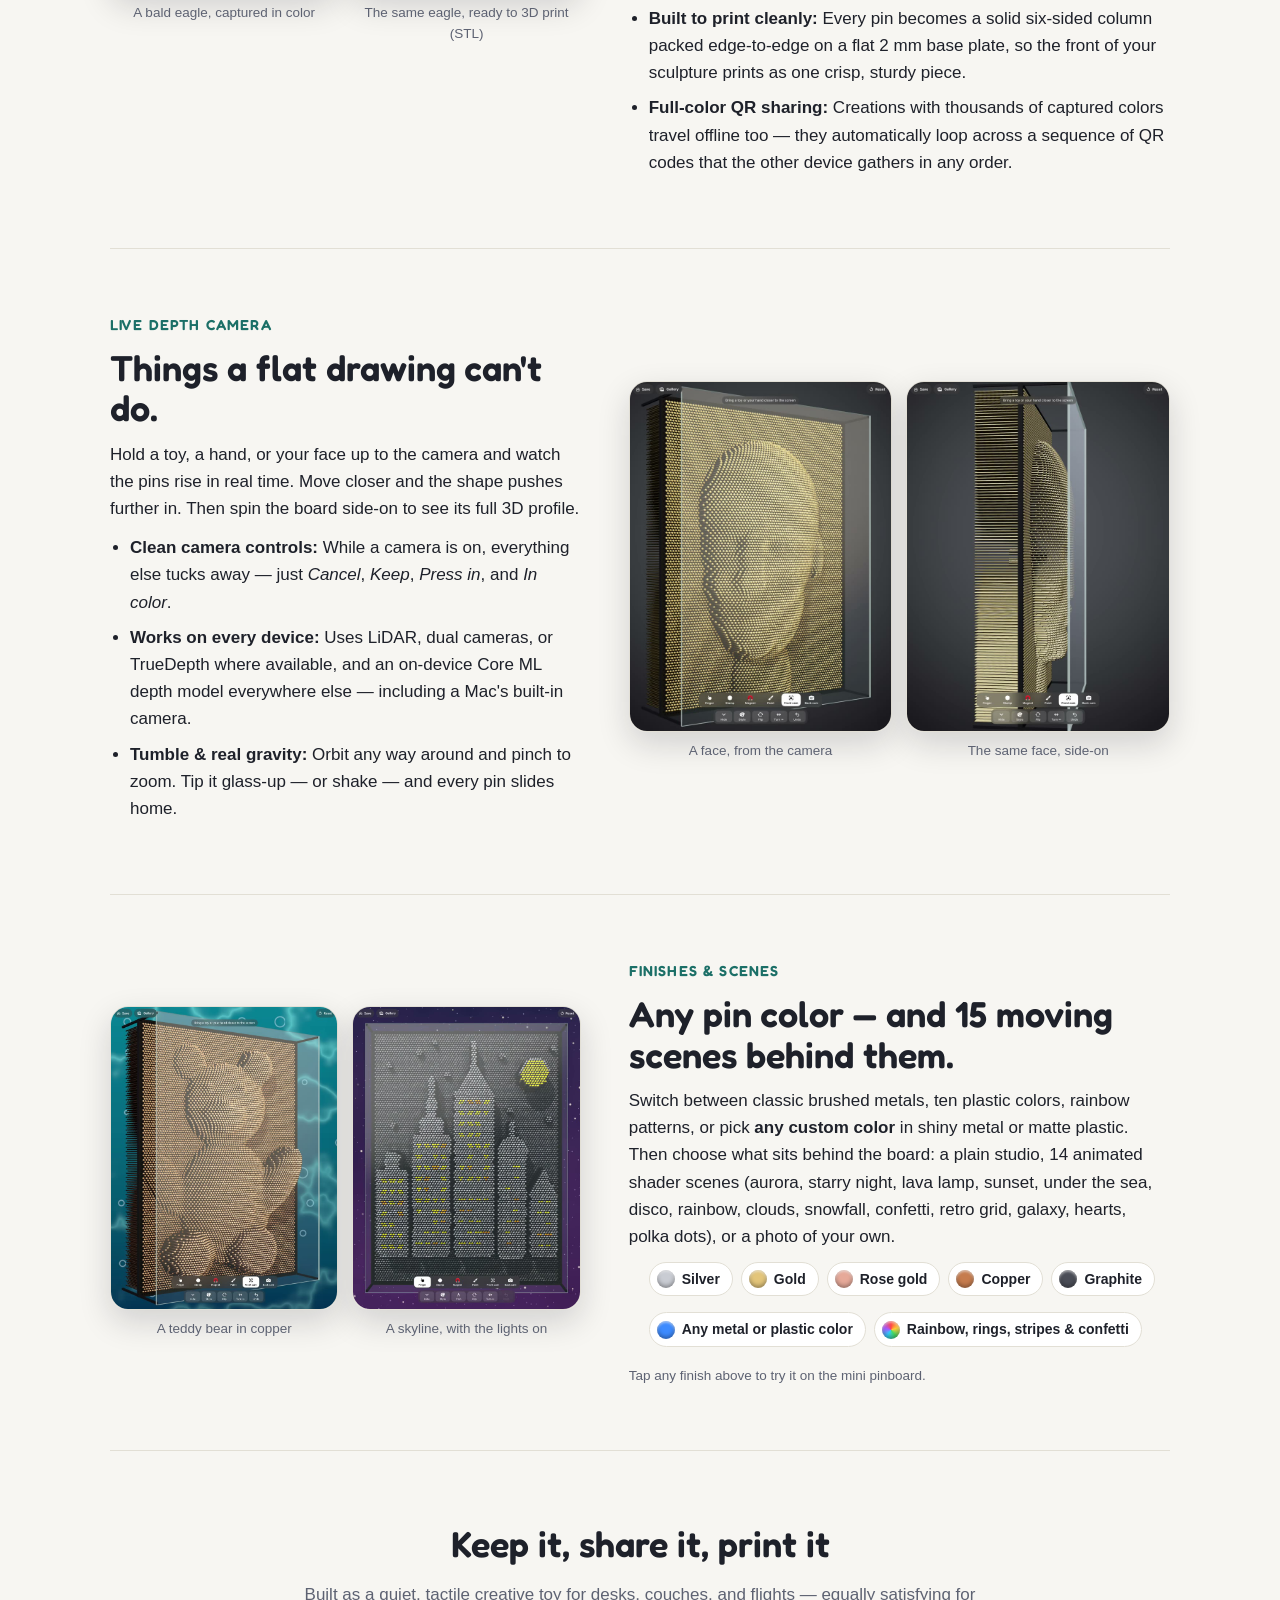
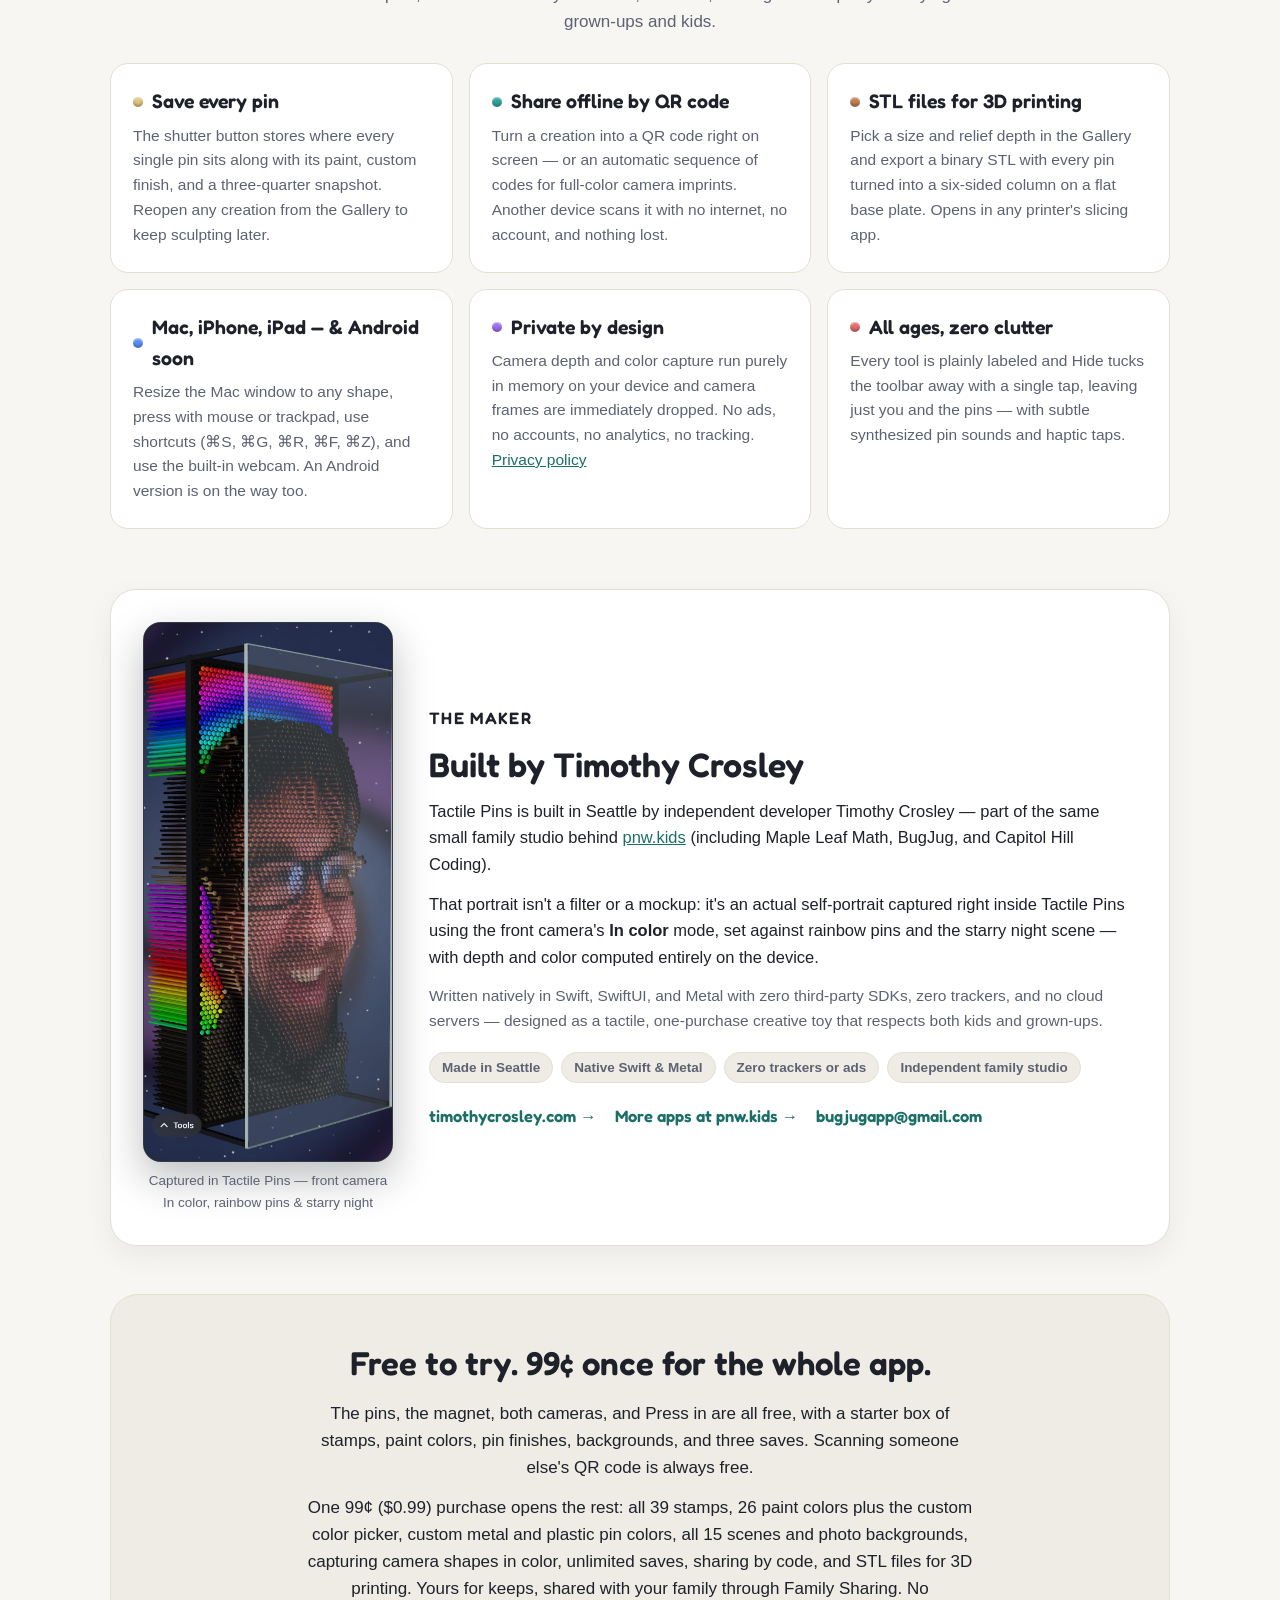
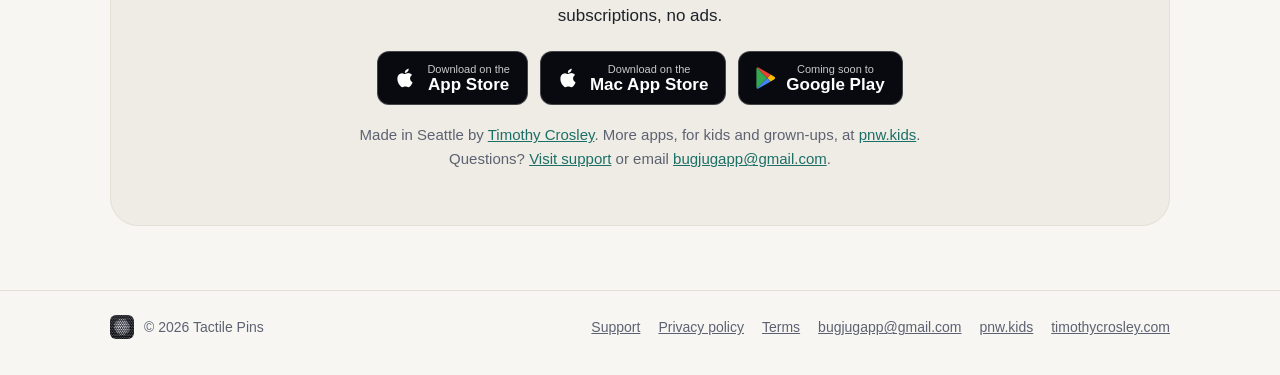
==== commit 8e554cd7: "Mark Tactile Pins as released on the App Store Co-Authored-By: Claude Opus 5.5 <noreply@anthropic.co" ====
--- a/index.html
+++ b/index.html
@@ -42,14 +42,14 @@
       <h1>Thousands of pins.<br><em>Press anything</em> into them.</h1>
       <p class="lede">A realistic 3D pin art toy: a bed of sliding pins that keeps the shape — and even the colors — of whatever is pushed into it. A finger, a whole hand, a stamp, or a real object or face held up to the camera. Save it, share it offline by QR code, or export an STL to 3D print it for real.</p>
       <div class="cta">
-        <span class="badge" aria-label="Coming soon to the App Store for iPhone and iPad">
+        <a class="badge" href="https://apps.apple.com/us/app/tactile-pins/id6838443883" aria-label="Download on the App Store for iPhone and iPad">
           <svg width="22" height="22" viewBox="0 0 24 24" aria-hidden="true"><path fill="currentColor" d="M16.4 12.6c0-2.6 2.1-3.8 2.2-3.9-1.2-1.8-3.1-2-3.7-2-1.6-.2-3.1.9-3.9.9-.8 0-2-.9-3.3-.9-1.7 0-3.3 1-4.2 2.5-1.8 3.1-.5 7.7 1.3 10.2.9 1.2 1.9 2.6 3.2 2.6 1.3-.1 1.8-.8 3.3-.8 1.6 0 2 .8 3.3.8 1.4 0 2.3-1.3 3.1-2.5 1-1.4 1.4-2.8 1.4-2.9 0 0-2.7-1-2.7-4zM13.9 5c.7-.9 1.2-2 1-3.2-1 0-2.3.7-3 1.6-.7.8-1.2 2-1.1 3.1 1.2.1 2.3-.6 3.1-1.5z"/></svg>
-          <span><small>Coming soon to the</small>App Store</span>
-        </span>
-        <span class="badge" aria-label="Coming soon to the Mac App Store">
+          <span><small>Download on the</small>App Store</span>
+        </a>
+        <a class="badge" href="https://apps.apple.com/us/app/tactile-pins/id6838443883" aria-label="Download on the Mac App Store">
           <svg width="22" height="22" viewBox="0 0 24 24" aria-hidden="true"><path fill="currentColor" d="M16.4 12.6c0-2.6 2.1-3.8 2.2-3.9-1.2-1.8-3.1-2-3.7-2-1.6-.2-3.1.9-3.9.9-.8 0-2-.9-3.3-.9-1.7 0-3.3 1-4.2 2.5-1.8 3.1-.5 7.7 1.3 10.2.9 1.2 1.9 2.6 3.2 2.6 1.3-.1 1.8-.8 3.3-.8 1.6 0 2 .8 3.3.8 1.4 0 2.3-1.3 3.1-2.5 1-1.4 1.4-2.8 1.4-2.9 0 0-2.7-1-2.7-4zM13.9 5c.7-.9 1.2-2 1-3.2-1 0-2.3.7-3 1.6-.7.8-1.2 2-1.1 3.1 1.2.1 2.3-.6 3.1-1.5z"/></svg>
-          <span><small>Coming soon to the</small>Mac App Store</span>
-        </span>
+          <span><small>Download on the</small>Mac App Store</span>
+        </a>
         <span class="badge" aria-label="Coming soon to Google Play for Android">
           <svg width="20" height="22" viewBox="0 0 20 22" aria-hidden="true"><path fill="#34a853" d="M1 .6 11.3 11 1 21.4c-.4-.2-.6-.6-.6-1.1V1.7C.4 1.2.6.8 1 .6z"/><path fill="#fbbc04" d="m14.7 7.6 3.6 2.1c1 .6 1 2 0 2.6l-3.6 2.1-3.4-3.4z"/><path fill="#4285f4" d="M11.3 11 14.7 14.4 2.5 21.4c-.5.3-1 .3-1.5 0z"/><path fill="#ea4335" d="M1 .6c.5-.3 1-.3 1.5 0l12.2 7-3.4 3.4z"/></svg>
           <span><small>Coming soon to</small>Google Play</span>
@@ -378,14 +378,14 @@
     <p>The pins, the magnet, both cameras, and Press in are all free, with a starter box of stamps, paint colors, pin finishes, backgrounds, and three saves. Scanning someone else's QR code is always free.</p>
     <p>One 99¢ ($0.99) purchase opens the rest: all 39 stamps, 26 paint colors plus the custom color picker, custom metal and plastic pin colors, all 15 scenes and photo backgrounds, capturing camera shapes in color, unlimited saves, sharing by code, and STL files for 3D printing. Yours for keeps, shared with your family through Family Sharing. No subscriptions, no ads.</p>
     <div class="cta">
-      <span class="badge" aria-label="Coming soon to the App Store for iPhone and iPad">
+      <a class="badge" href="https://apps.apple.com/us/app/tactile-pins/id6838443883" aria-label="Download on the App Store for iPhone and iPad">
         <svg width="22" height="22" viewBox="0 0 24 24" aria-hidden="true"><path fill="currentColor" d="M16.4 12.6c0-2.6 2.1-3.8 2.2-3.9-1.2-1.8-3.1-2-3.7-2-1.6-.2-3.1.9-3.9.9-.8 0-2-.9-3.3-.9-1.7 0-3.3 1-4.2 2.5-1.8 3.1-.5 7.7 1.3 10.2.9 1.2 1.9 2.6 3.2 2.6 1.3-.1 1.8-.8 3.3-.8 1.6 0 2 .8 3.3.8 1.4 0 2.3-1.3 3.1-2.5 1-1.4 1.4-2.8 1.4-2.9 0 0-2.7-1-2.7-4zM13.9 5c.7-.9 1.2-2 1-3.2-1 0-2.3.7-3 1.6-.7.8-1.2 2-1.1 3.1 1.2.1 2.3-.6 3.1-1.5z"/></svg>
-        <span><small>Coming soon to the</small>App Store</span>
-      </span>
-      <span class="badge" aria-label="Coming soon to the Mac App Store">
+        <span><small>Download on the</small>App Store</span>
+      </a>
+      <a class="badge" href="https://apps.apple.com/us/app/tactile-pins/id6838443883" aria-label="Download on the Mac App Store">
         <svg width="22" height="22" viewBox="0 0 24 24" aria-hidden="true"><path fill="currentColor" d="M16.4 12.6c0-2.6 2.1-3.8 2.2-3.9-1.2-1.8-3.1-2-3.7-2-1.6-.2-3.1.9-3.9.9-.8 0-2-.9-3.3-.9-1.7 0-3.3 1-4.2 2.5-1.8 3.1-.5 7.7 1.3 10.2.9 1.2 1.9 2.6 3.2 2.6 1.3-.1 1.8-.8 3.3-.8 1.6 0 2 .8 3.3.8 1.4 0 2.3-1.3 3.1-2.5 1-1.4 1.4-2.8 1.4-2.9 0 0-2.7-1-2.7-4zM13.9 5c.7-.9 1.2-2 1-3.2-1 0-2.3.7-3 1.6-.7.8-1.2 2-1.1 3.1 1.2.1 2.3-.6 3.1-1.5z"/></svg>
-        <span><small>Coming soon to the</small>Mac App Store</span>
-      </span>
+        <span><small>Download on the</small>Mac App Store</span>
+      </a>
       <span class="badge" aria-label="Coming soon to Google Play for Android">
         <svg width="20" height="22" viewBox="0 0 20 22" aria-hidden="true"><path fill="#34a853" d="M1 .6 11.3 11 1 21.4c-.4-.2-.6-.6-.6-1.1V1.7C.4 1.2.6.8 1 .6z"/><path fill="#fbbc04" d="m14.7 7.6 3.6 2.1c1 .6 1 2 0 2.6l-3.6 2.1-3.4-3.4z"/><path fill="#4285f4" d="M11.3 11 14.7 14.4 2.5 21.4c-.5.3-1 .3-1.5 0z"/><path fill="#ea4335" d="M1 .6c.5-.3 1-.3 1.5 0l12.2 7-3.4 3.4z"/></svg>
         <span><small>Coming soon to</small>Google Play</span>
